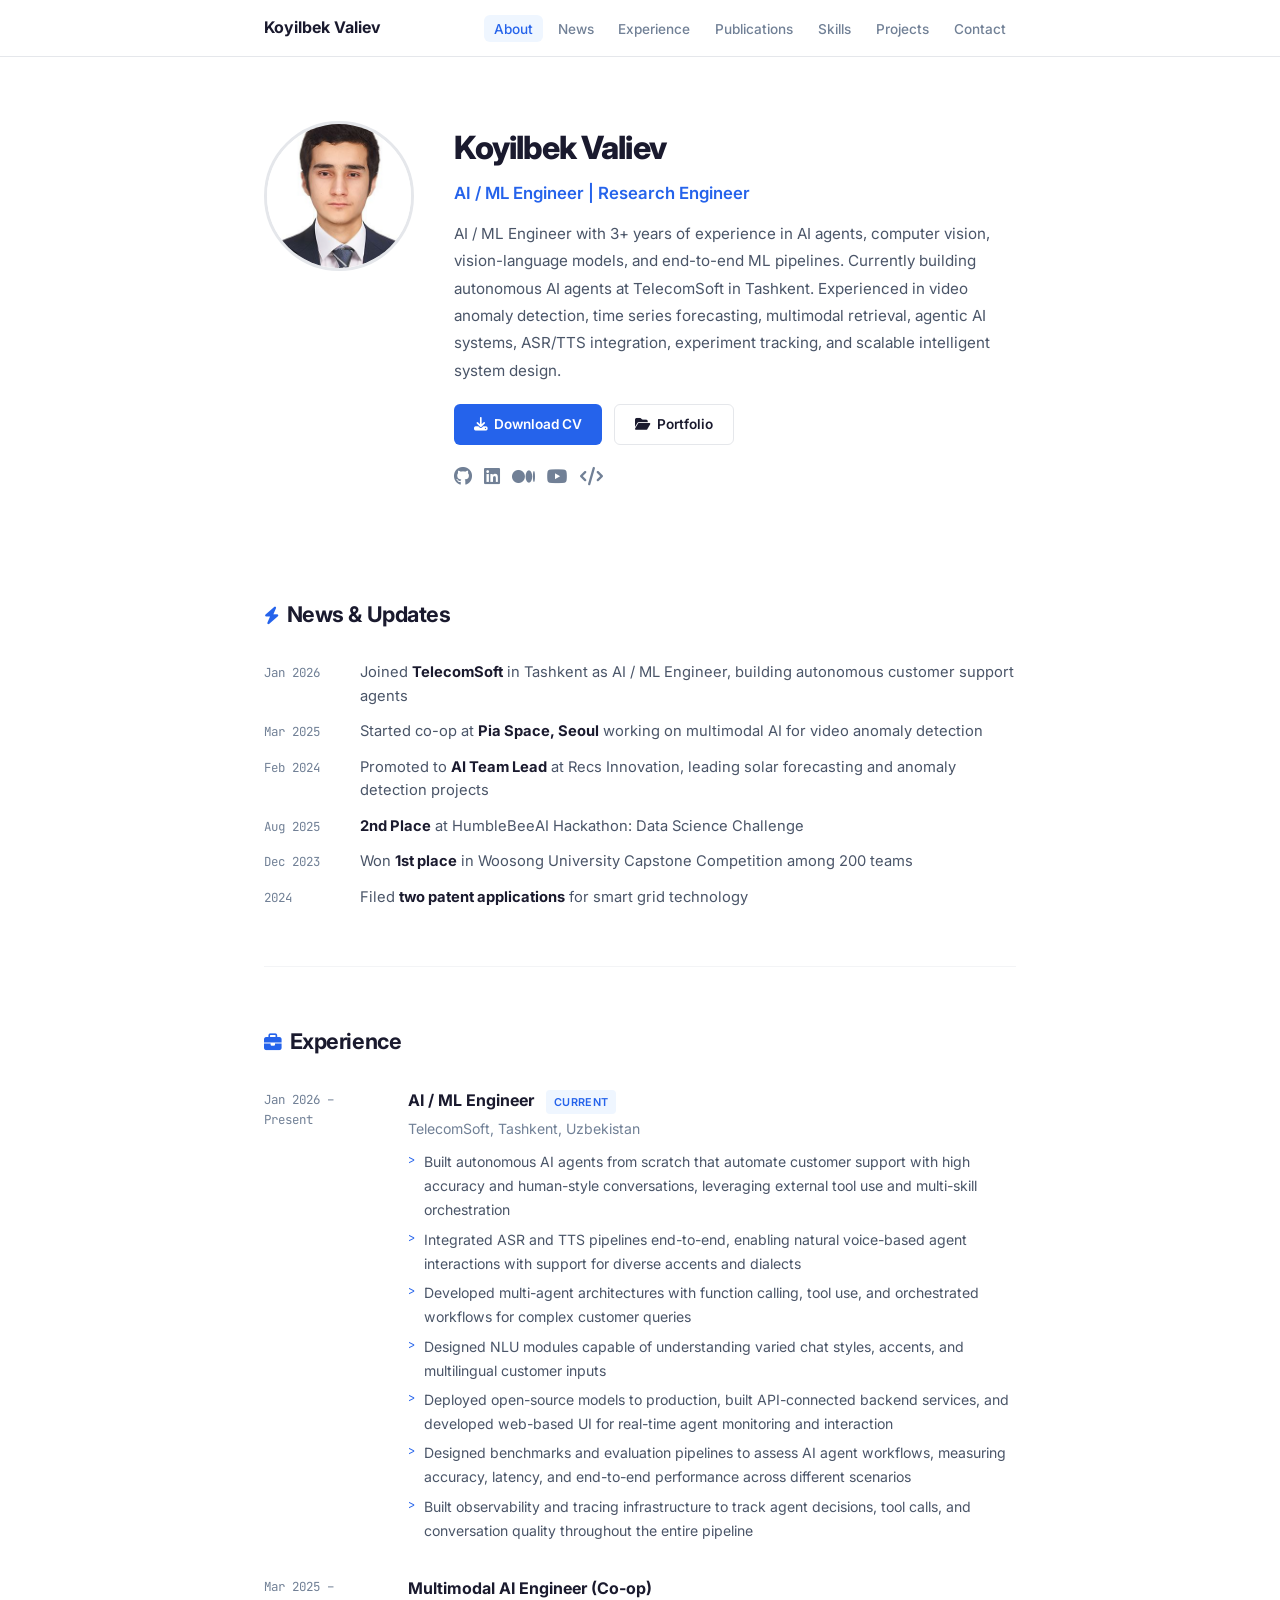
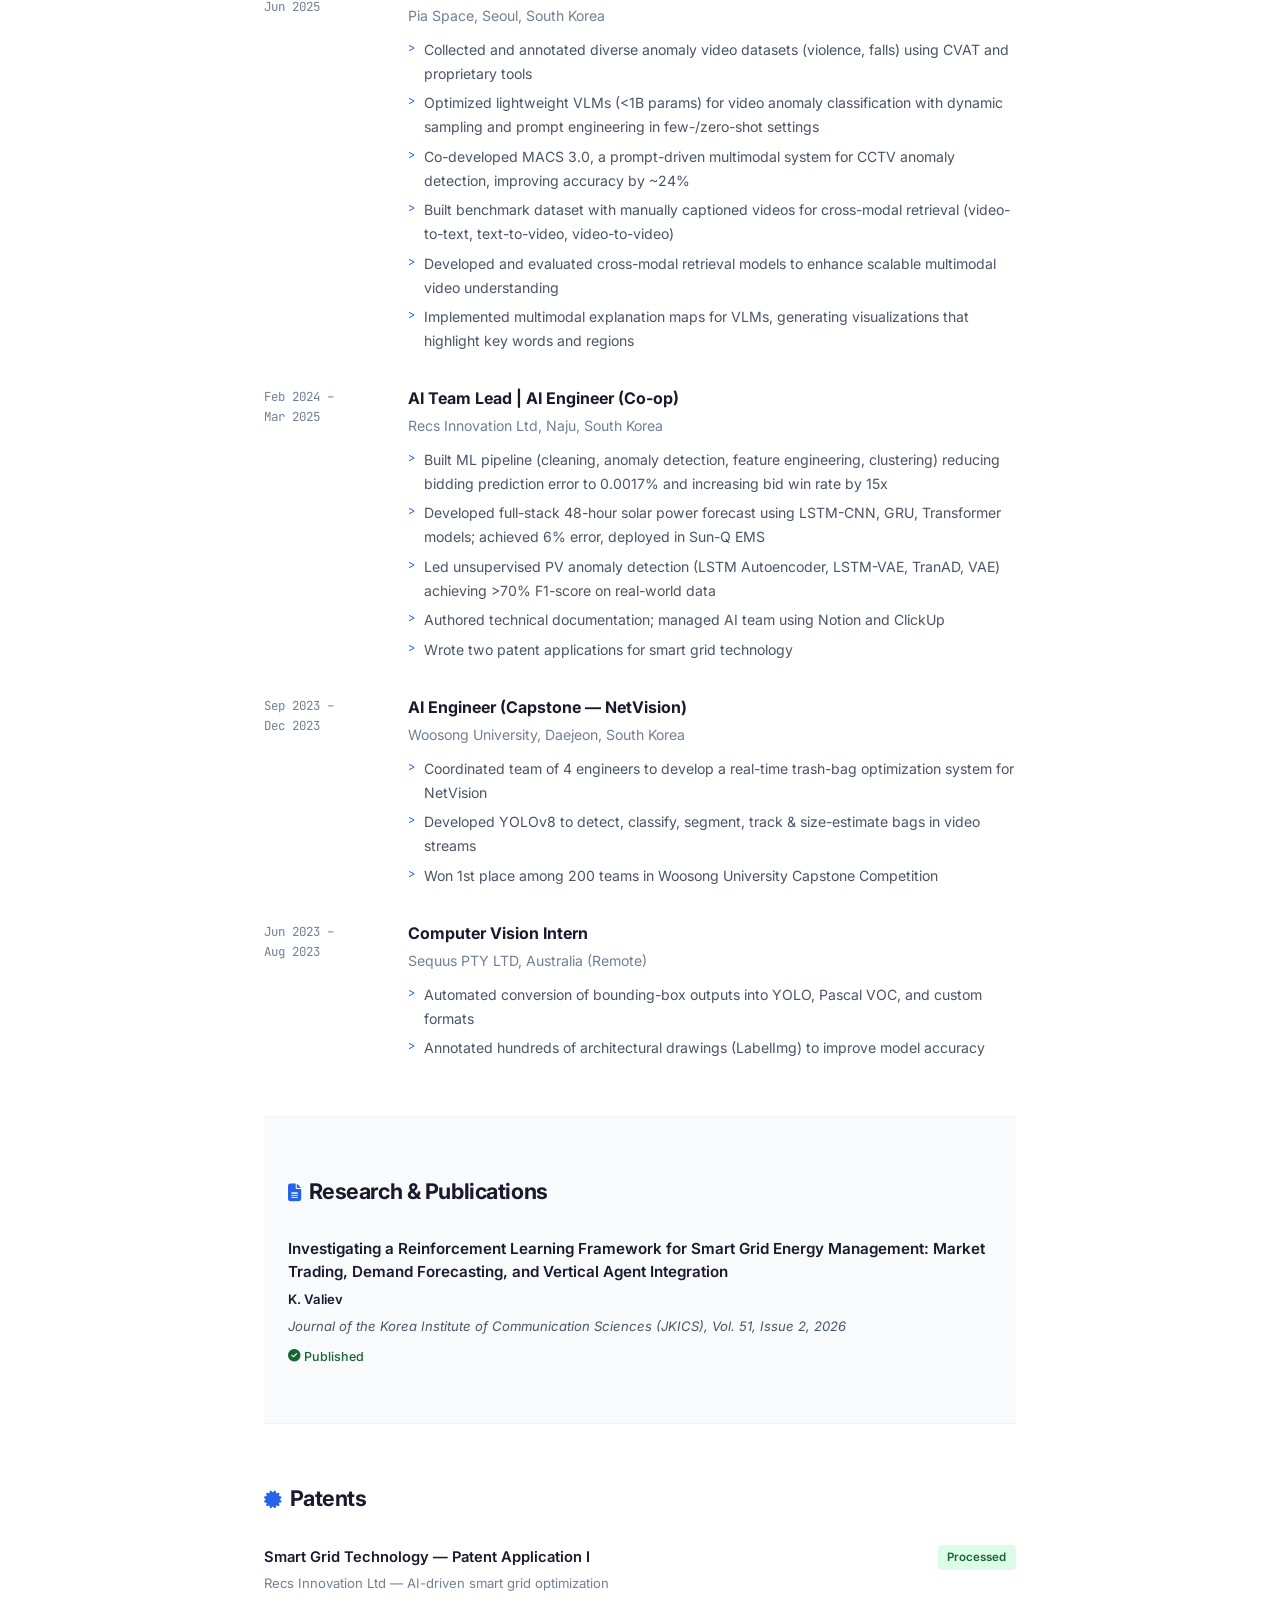
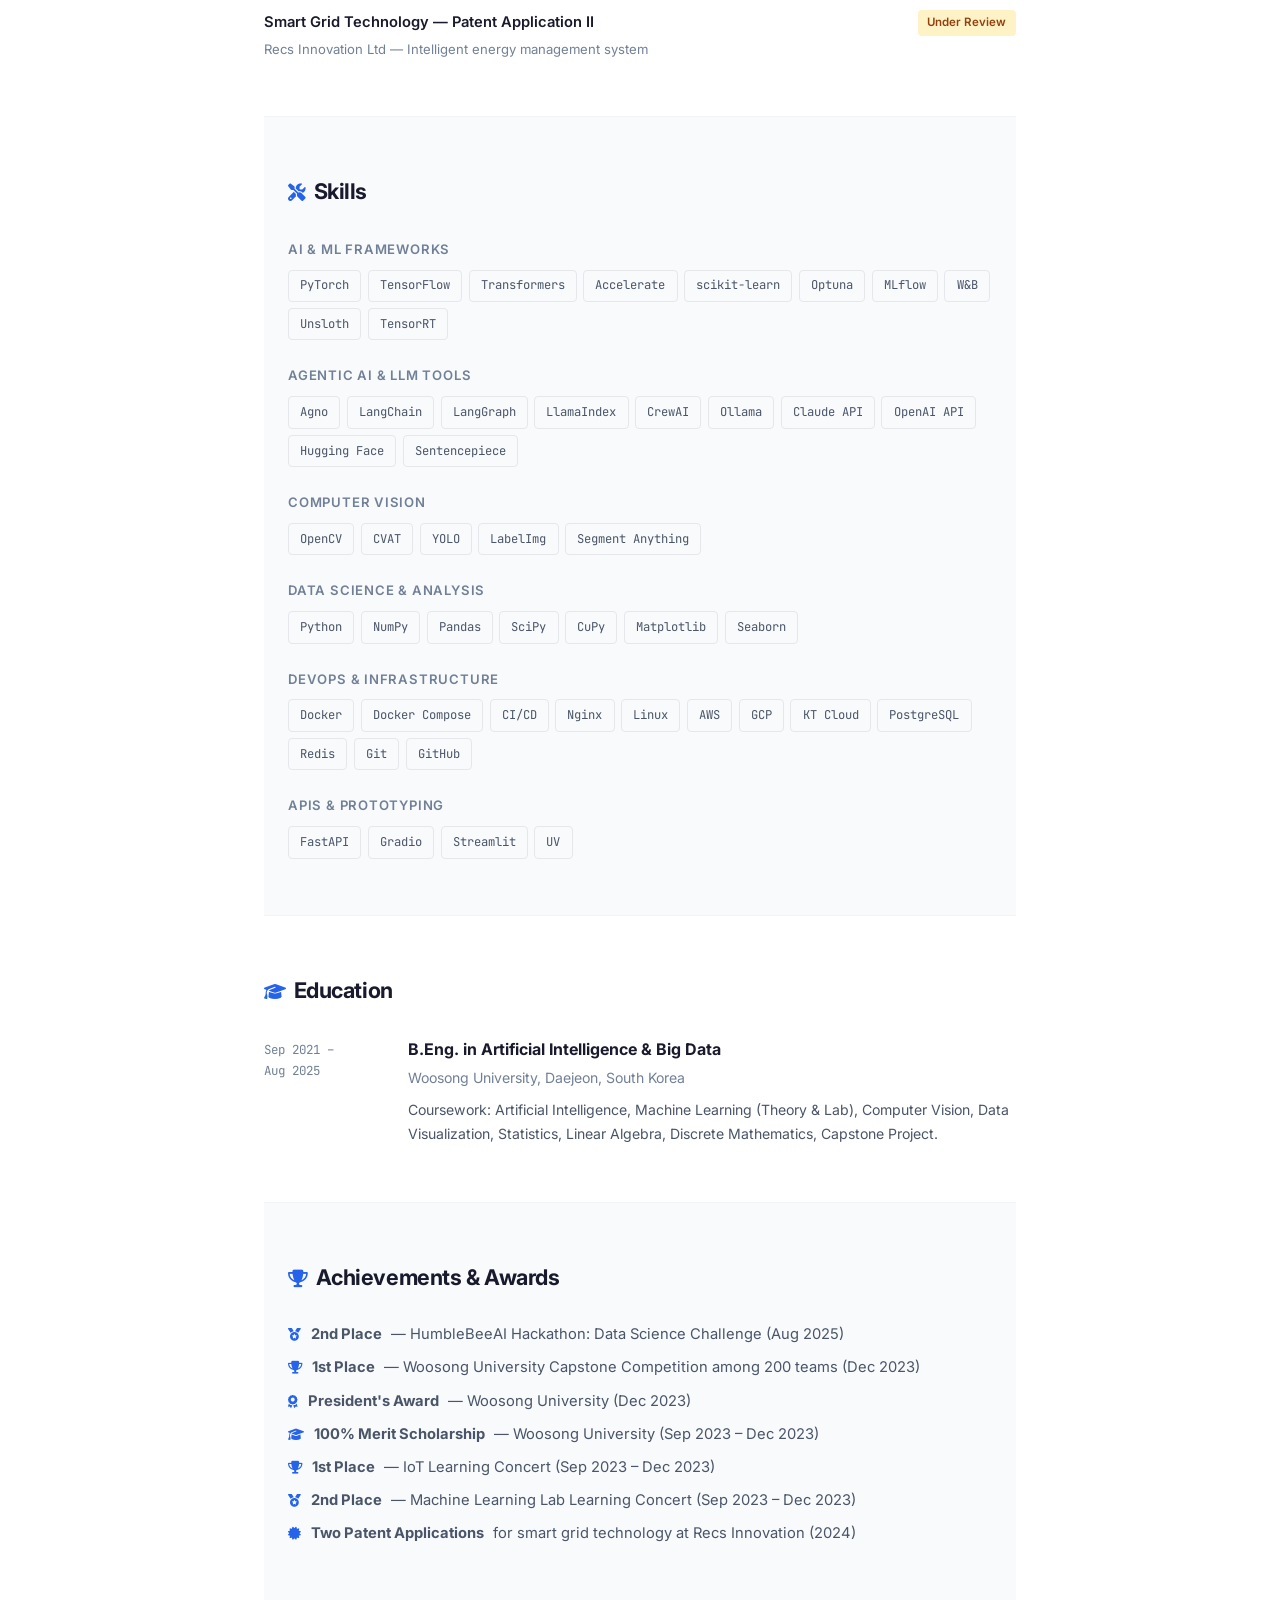
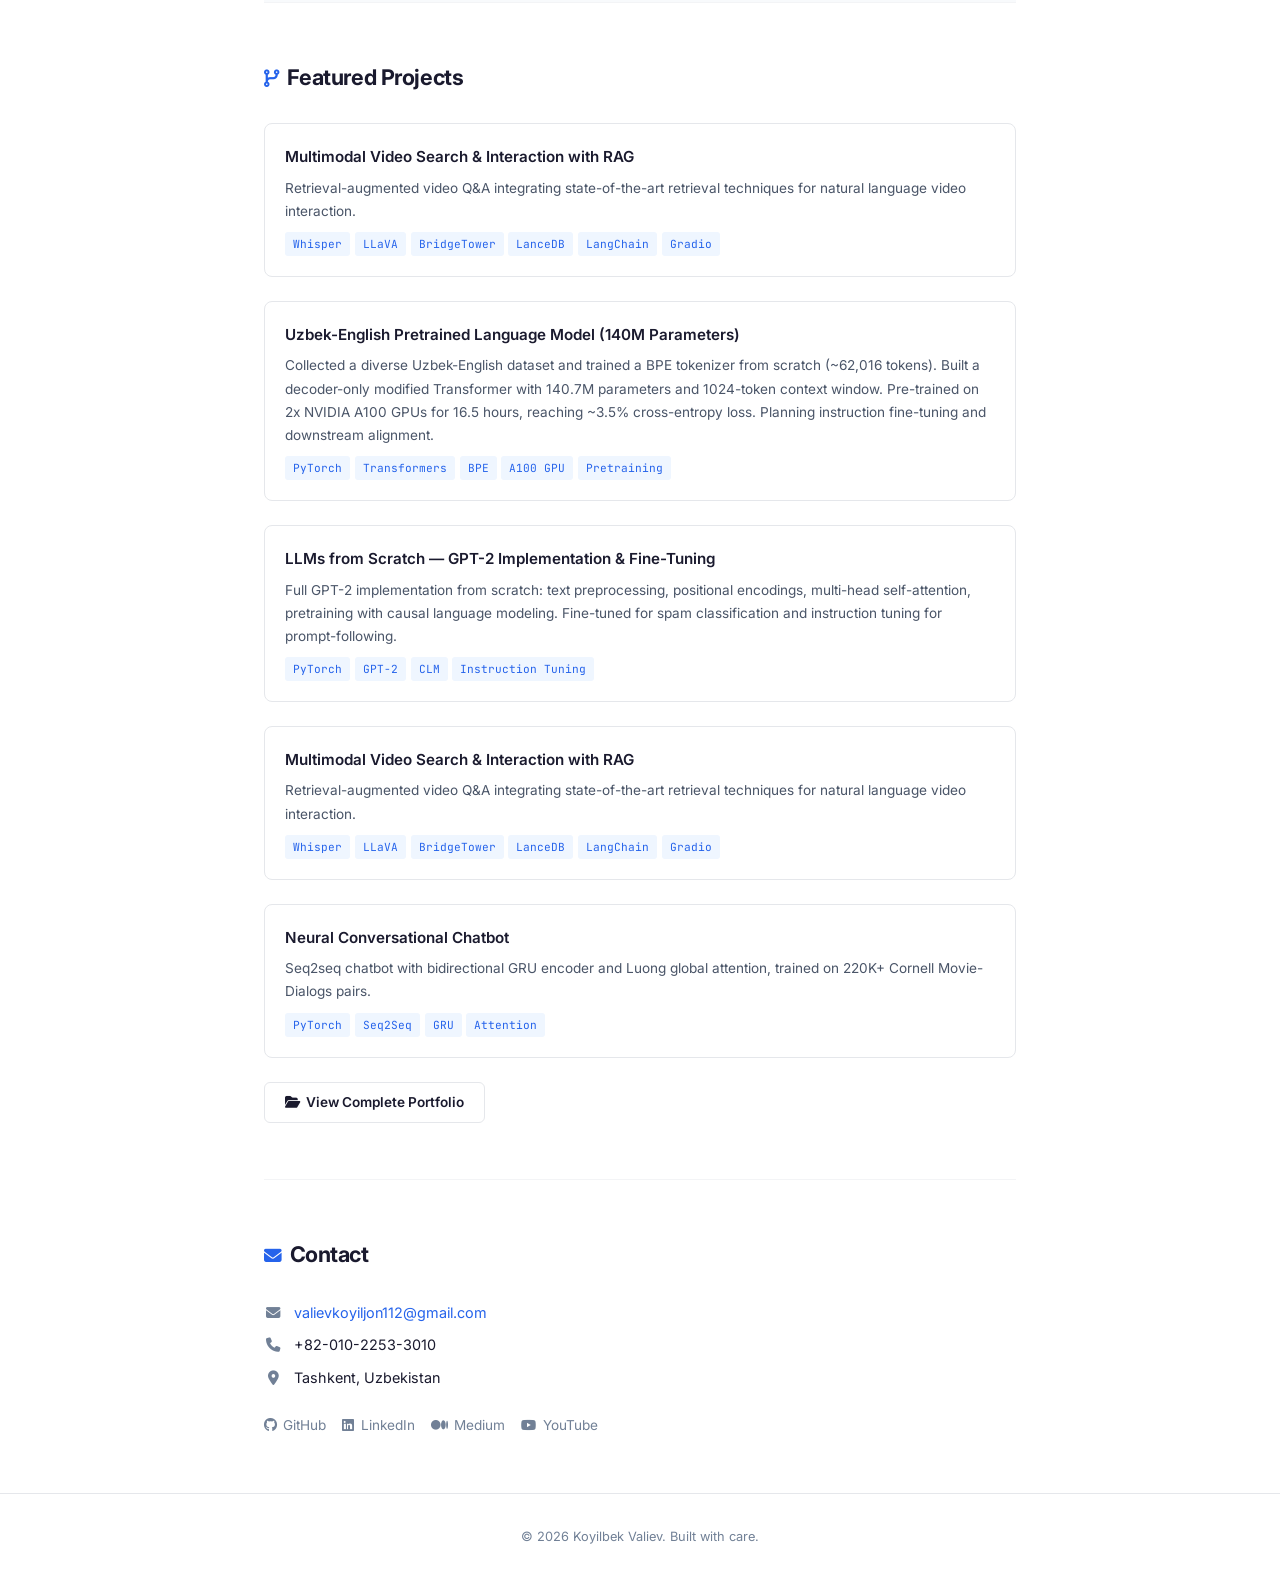
==== index.html @ 450d30f0 "Update website content from CV: awards, projects, skills, experience - Added 6 awards (HumbleBeeAI H" ====
<!DOCTYPE html>
<html lang="en">
<head>
    <meta charset="UTF-8" />
    <meta name="viewport" content="width=device-width, initial-scale=1.0" />
    <title>Koyilbek Valiev — AI / ML Engineer | Research Engineer</title>
    <meta name="description" content="AI / ML Engineer and Research Engineer with 3+ years of experience in AI agents, computer vision, multimodal learning, and intelligent systems." />
    <meta name="author" content="Koyilbek Valiev" />
    <link rel="icon" href="favicon.ico" type="image/x-icon" />
    <link rel="preconnect" href="https://fonts.googleapis.com" />
    <link rel="preconnect" href="https://fonts.gstatic.com" crossorigin />
    <link href="https://fonts.googleapis.com/css2?family=Inter:wght@300;400;500;600;700;800&family=JetBrains+Mono:wght@400;500&display=swap" rel="stylesheet" />
    <link href="https://cdnjs.cloudflare.com/ajax/libs/font-awesome/6.5.1/css/all.min.css" rel="stylesheet" />
    <style>
        /* ============================================
           RESET & VARIABLES
           ============================================ */
        *, *::before, *::after {
            margin: 0;
            padding: 0;
            box-sizing: border-box;
        }

        :root {
            --bg: #ffffff;
            --bg-alt: #f8fafc;
            --text: #1a1a2e;
            --text-secondary: #4a5568;
            --text-muted: #718096;
            --accent: #2563EB;
            --accent-hover: #1d4ed8;
            --accent-light: #eff6ff;
            --border: #e5e7eb;
            --border-light: #f3f4f6;
            --shadow-sm: 0 1px 2px rgba(0,0,0,0.05);
            --shadow-md: 0 4px 6px -1px rgba(0,0,0,0.07);
            --radius: 8px;
            --max-width: 800px;
            --transition: 0.2s ease;
        }

        html {
            scroll-behavior: smooth;
            scroll-padding-top: 72px;
        }

        body {
            font-family: 'Inter', -apple-system, BlinkMacSystemFont, 'Segoe UI', sans-serif;
            background: var(--bg);
            color: var(--text);
            line-height: 1.7;
            -webkit-font-smoothing: antialiased;
            -moz-osx-font-smoothing: grayscale;
        }

        ::selection {
            background: var(--accent);
            color: #fff;
        }

        /* ============================================
           NAVIGATION
           ============================================ */
        .nav {
            position: sticky;
            top: 0;
            z-index: 100;
            background: rgba(255, 255, 255, 0.92);
            backdrop-filter: blur(12px);
            -webkit-backdrop-filter: blur(12px);
            border-bottom: 1px solid var(--border);
        }

        .nav-inner {
            max-width: var(--max-width);
            margin: 0 auto;
            padding: 0 1.5rem;
            height: 56px;
            display: flex;
            align-items: center;
            justify-content: space-between;
        }

        .nav-name {
            font-weight: 700;
            font-size: 1rem;
            color: var(--text);
            text-decoration: none;
        }

        .nav-links {
            display: flex;
            list-style: none;
            gap: 0.25rem;
        }

        .nav-links a {
            color: var(--text-muted);
            text-decoration: none;
            font-size: 0.85rem;
            font-weight: 500;
            padding: 0.35rem 0.65rem;
            border-radius: 6px;
            transition: var(--transition);
        }

        .nav-links a:hover,
        .nav-links a.active {
            color: var(--accent);
            background: var(--accent-light);
        }

        .nav-hamburger {
            display: none;
            background: none;
            border: none;
            cursor: pointer;
            padding: 4px;
            flex-direction: column;
            gap: 4px;
        }

        .nav-hamburger span {
            width: 20px;
            height: 2px;
            background: var(--text);
            border-radius: 1px;
            transition: var(--transition);
        }

        /* ============================================
           LAYOUT
           ============================================ */
        .container {
            max-width: var(--max-width);
            margin: 0 auto;
            padding: 0 1.5rem;
        }

        .section {
            padding: 3.5rem 0;
            border-bottom: 1px solid var(--border-light);
        }

        .section:last-of-type {
            border-bottom: none;
        }

        .section-alt {
            background: var(--bg-alt);
        }

        .section-title {
            font-size: 1.35rem;
            font-weight: 700;
            color: var(--text);
            margin-bottom: 1.75rem;
            letter-spacing: -0.02em;
        }

        .section-title i {
            color: var(--accent);
            margin-right: 0.5rem;
            font-size: 1.1rem;
        }

        /* ============================================
           HERO
           ============================================ */
        .hero {
            padding: 4rem 0 3rem;
        }

        .hero-layout {
            display: flex;
            gap: 2.5rem;
            align-items: flex-start;
        }

        .hero-photo {
            width: 150px;
            height: 150px;
            border-radius: 50%;
            object-fit: cover;
            border: 3px solid var(--border);
            flex-shrink: 0;
        }

        .hero-content {
            flex: 1;
        }

        .hero-name {
            font-size: 2rem;
            font-weight: 800;
            letter-spacing: -0.03em;
            margin-bottom: 0.25rem;
            color: var(--text);
        }

        .hero-title {
            font-size: 1.05rem;
            color: var(--accent);
            font-weight: 600;
            margin-bottom: 0.75rem;
        }

        .hero-bio {
            color: var(--text-secondary);
            font-size: 0.95rem;
            line-height: 1.8;
            margin-bottom: 1.25rem;
            max-width: 600px;
        }

        .hero-actions {
            display: flex;
            gap: 0.75rem;
            flex-wrap: wrap;
            margin-bottom: 1rem;
        }

        .btn {
            display: inline-flex;
            align-items: center;
            gap: 0.4rem;
            padding: 0.5rem 1.25rem;
            font-size: 0.85rem;
            font-weight: 600;
            border-radius: 6px;
            text-decoration: none;
            transition: var(--transition);
            border: none;
            cursor: pointer;
        }

        .btn-primary {
            background: var(--accent);
            color: #fff;
        }

        .btn-primary:hover {
            background: var(--accent-hover);
        }

        .btn-outline {
            background: var(--bg);
            color: var(--text);
            border: 1px solid var(--border);
        }

        .btn-outline:hover {
            border-color: var(--accent);
            color: var(--accent);
        }

        .hero-social {
            display: flex;
            gap: 0.75rem;
        }

        .hero-social a {
            color: var(--text-muted);
            font-size: 1.15rem;
            transition: var(--transition);
        }

        .hero-social a:hover {
            color: var(--accent);
        }

        /* ============================================
           NEWS / UPDATES
           ============================================ */
        .news-list {
            list-style: none;
            display: flex;
            flex-direction: column;
            gap: 0.75rem;
        }

        .news-item {
            display: flex;
            gap: 1rem;
            align-items: baseline;
            font-size: 0.92rem;
            line-height: 1.6;
        }

        .news-date {
            font-family: 'JetBrains Mono', monospace;
            font-size: 0.78rem;
            color: var(--text-muted);
            white-space: nowrap;
            min-width: 80px;
        }

        .news-text {
            color: var(--text-secondary);
        }

        .news-text strong {
            color: var(--text);
        }

        .news-text a {
            color: var(--accent);
            text-decoration: none;
        }

        .news-text a:hover {
            text-decoration: underline;
        }

        /* ============================================
           EXPERIENCE
           ============================================ */
        .exp-list {
            display: flex;
            flex-direction: column;
            gap: 2rem;
        }

        .exp-item {
            display: grid;
            grid-template-columns: 120px 1fr;
            gap: 1.5rem;
        }

        .exp-period {
            font-family: 'JetBrains Mono', monospace;
            font-size: 0.78rem;
            color: var(--text-muted);
            padding-top: 0.15rem;
            line-height: 1.6;
        }

        .exp-body h3 {
            font-size: 1rem;
            font-weight: 700;
            color: var(--text);
            margin-bottom: 0.15rem;
        }

        .exp-body .exp-org {
            font-size: 0.88rem;
            color: var(--text-muted);
            margin-bottom: 0.6rem;
        }

        .exp-body ul {
            list-style: none;
            display: flex;
            flex-direction: column;
            gap: 0.35rem;
        }

        .exp-body li {
            font-size: 0.88rem;
            color: var(--text-secondary);
            line-height: 1.7;
            padding-left: 1rem;
            position: relative;
        }

        .exp-body li::before {
            content: '>';
            position: absolute;
            left: 0;
            color: var(--accent);
            font-family: 'JetBrains Mono', monospace;
            font-size: 0.75rem;
        }

        .exp-badge {
            display: inline-block;
            font-size: 0.68rem;
            font-weight: 600;
            padding: 0.15rem 0.5rem;
            border-radius: 4px;
            background: var(--accent-light);
            color: var(--accent);
            text-transform: uppercase;
            letter-spacing: 0.03em;
            margin-left: 0.5rem;
            vertical-align: middle;
        }

        /* ============================================
           PUBLICATIONS
           ============================================ */
        .pub-list {
            display: flex;
            flex-direction: column;
            gap: 1.5rem;
        }

        .pub-item {
            padding-bottom: 1.5rem;
            border-bottom: 1px solid var(--border-light);
        }

        .pub-item:last-child {
            padding-bottom: 0;
            border-bottom: none;
        }

        .pub-title {
            font-size: 0.95rem;
            font-weight: 600;
            color: var(--text);
            margin-bottom: 0.3rem;
            line-height: 1.5;
        }

        .pub-title a {
            color: var(--text);
            text-decoration: none;
        }

        .pub-title a:hover {
            color: var(--accent);
        }

        .pub-authors {
            font-size: 0.82rem;
            color: var(--text-muted);
            margin-bottom: 0.3rem;
        }

        .pub-authors .me {
            font-weight: 600;
            color: var(--text);
        }

        .pub-venue {
            font-size: 0.82rem;
            color: var(--text-secondary);
            font-style: italic;
        }

        .pub-links {
            display: flex;
            gap: 0.75rem;
            margin-top: 0.5rem;
        }

        .pub-link {
            font-size: 0.78rem;
            font-weight: 500;
            color: var(--accent);
            text-decoration: none;
            display: inline-flex;
            align-items: center;
            gap: 0.25rem;
        }

        .pub-link:hover {
            text-decoration: underline;
        }

        /* ============================================
           PATENTS
           ============================================ */
        .patent-list {
            display: flex;
            flex-direction: column;
            gap: 1rem;
        }

        .patent-item {
            display: flex;
            justify-content: space-between;
            align-items: flex-start;
            gap: 1rem;
        }

        .patent-info h4 {
            font-size: 0.92rem;
            font-weight: 600;
            color: var(--text);
            margin-bottom: 0.15rem;
        }

        .patent-info p {
            font-size: 0.82rem;
            color: var(--text-muted);
        }

        .patent-status {
            font-size: 0.72rem;
            font-weight: 600;
            padding: 0.2rem 0.6rem;
            border-radius: 4px;
            white-space: nowrap;
        }

        .patent-status.reviewed {
            background: #dcfce7;
            color: #166534;
        }

        .patent-status.pending {
            background: #fef3c7;
            color: #92400e;
        }

        /* ============================================
           SKILLS
           ============================================ */
        .skills-section {
            display: flex;
            flex-direction: column;
            gap: 1.5rem;
        }

        .skill-group h4 {
            font-size: 0.82rem;
            font-weight: 600;
            color: var(--text-muted);
            text-transform: uppercase;
            letter-spacing: 0.06em;
            margin-bottom: 0.6rem;
        }

        .skill-tags {
            display: flex;
            flex-wrap: wrap;
            gap: 0.4rem;
        }

        .tag {
            font-family: 'JetBrains Mono', monospace;
            font-size: 0.76rem;
            padding: 0.3rem 0.7rem;
            border-radius: 4px;
            background: var(--bg-alt);
            border: 1px solid var(--border);
            color: var(--text-secondary);
            transition: var(--transition);
        }

        .tag:hover {
            border-color: var(--accent);
            color: var(--accent);
            background: var(--accent-light);
        }

        /* ============================================
           EDUCATION
           ============================================ */
        .edu-item {
            display: grid;
            grid-template-columns: 120px 1fr;
            gap: 1.5rem;
        }

        .edu-period {
            font-family: 'JetBrains Mono', monospace;
            font-size: 0.78rem;
            color: var(--text-muted);
            padding-top: 0.15rem;
        }

        .edu-body h3 {
            font-size: 1rem;
            font-weight: 700;
            margin-bottom: 0.15rem;
        }

        .edu-body .edu-school {
            font-size: 0.88rem;
            color: var(--text-muted);
            margin-bottom: 0.5rem;
        }

        .edu-body p {
            font-size: 0.88rem;
            color: var(--text-secondary);
            line-height: 1.7;
        }

        /* ============================================
           ACHIEVEMENTS
           ============================================ */
        .achievements-list {
            list-style: none;
            display: flex;
            flex-direction: column;
            gap: 0.6rem;
        }

        .achievements-list li {
            display: flex;
            align-items: baseline;
            gap: 0.6rem;
            font-size: 0.92rem;
            color: var(--text-secondary);
            line-height: 1.6;
        }

        .achievements-list li i {
            color: var(--accent);
            font-size: 0.8rem;
            flex-shrink: 0;
        }

        /* ============================================
           PROJECTS
           ============================================ */
        .projects-list {
            display: flex;
            flex-direction: column;
            gap: 1.5rem;
        }

        .project-item {
            padding: 1.25rem;
            border: 1px solid var(--border);
            border-radius: var(--radius);
            transition: var(--transition);
        }

        .project-item:hover {
            border-color: var(--accent);
            box-shadow: var(--shadow-sm);
        }

        .project-item h4 {
            font-size: 0.95rem;
            font-weight: 600;
            margin-bottom: 0.4rem;
        }

        .project-item h4 a {
            color: var(--text);
            text-decoration: none;
        }

        .project-item h4 a:hover {
            color: var(--accent);
        }

        .project-item p {
            font-size: 0.85rem;
            color: var(--text-secondary);
            line-height: 1.7;
            margin-bottom: 0.6rem;
        }

        .project-tags {
            display: flex;
            flex-wrap: wrap;
            gap: 0.3rem;
        }

        .project-tags span {
            font-family: 'JetBrains Mono', monospace;
            font-size: 0.7rem;
            padding: 0.15rem 0.5rem;
            border-radius: 3px;
            background: var(--accent-light);
            color: var(--accent);
        }

        /* ============================================
           CONTACT
           ============================================ */
        .contact-grid {
            display: flex;
            flex-direction: column;
            gap: 0.5rem;
            margin-bottom: 1.5rem;
        }

        .contact-row {
            display: flex;
            align-items: center;
            gap: 0.75rem;
            font-size: 0.9rem;
        }

        .contact-row i {
            color: var(--text-muted);
            width: 18px;
            text-align: center;
            font-size: 0.9rem;
        }

        .contact-row a {
            color: var(--accent);
            text-decoration: none;
        }

        .contact-row a:hover {
            text-decoration: underline;
        }

        .contact-social {
            display: flex;
            gap: 1rem;
            margin-top: 1rem;
        }

        .contact-social a {
            display: inline-flex;
            align-items: center;
            gap: 0.4rem;
            font-size: 0.85rem;
            color: var(--text-muted);
            text-decoration: none;
            transition: var(--transition);
        }

        .contact-social a:hover {
            color: var(--accent);
        }

        /* ============================================
           FOOTER
           ============================================ */
        .footer {
            border-top: 1px solid var(--border);
            padding: 2rem 0;
            text-align: center;
        }

        .footer p {
            font-size: 0.8rem;
            color: var(--text-muted);
        }

        /* ============================================
           RESPONSIVE
           ============================================ */
        @media (max-width: 768px) {
            .nav-links {
                display: none;
                position: absolute;
                top: 56px;
                left: 0;
                right: 0;
                background: rgba(255,255,255,0.98);
                backdrop-filter: blur(12px);
                border-bottom: 1px solid var(--border);
                flex-direction: column;
                padding: 0.75rem 1.5rem;
            }

            .nav-links.open {
                display: flex;
            }

            .nav-hamburger {
                display: flex;
            }

            .hero-layout {
                flex-direction: column;
                align-items: center;
                text-align: center;
            }

            .hero-photo {
                width: 120px;
                height: 120px;
            }

            .hero-actions,
            .hero-social {
                justify-content: center;
            }

            .hero-bio {
                margin-left: auto;
                margin-right: auto;
            }

            .exp-item,
            .edu-item {
                grid-template-columns: 1fr;
                gap: 0.25rem;
            }

            .section {
                padding: 2.5rem 0;
            }

            .hero {
                padding: 2.5rem 0 2rem;
            }

            .patent-item {
                flex-direction: column;
                gap: 0.5rem;
            }
        }

        @media (max-width: 480px) {
            .hero-name {
                font-size: 1.6rem;
            }

            .hero-actions {
                flex-direction: column;
                align-items: stretch;
            }

            .btn {
                justify-content: center;
            }

            .news-item {
                flex-direction: column;
                gap: 0.15rem;
            }

            .news-date {
                min-width: auto;
            }
        }
    </style>
</head>
<body>

    <!-- Navigation -->
    <nav class="nav" role="navigation" aria-label="Main navigation">
        <div class="nav-inner">
            <a href="#" class="nav-name">Koyilbek Valiev</a>
            <button class="nav-hamburger" aria-label="Toggle menu" aria-expanded="false">
                <span></span><span></span><span></span>
            </button>
            <ul class="nav-links">
                <li><a href="#about">About</a></li>
                <li><a href="#news">News</a></li>
                <li><a href="#experience">Experience</a></li>
                <li><a href="#publications">Publications</a></li>
                <li><a href="#skills">Skills</a></li>
                <li><a href="#projects">Projects</a></li>
                <li><a href="#contact">Contact</a></li>
            </ul>
        </div>
    </nav>

    <main class="container">

        <!-- ===== HERO ===== -->
        <section class="hero" id="about">
            <div class="hero-layout">
                <img src="images/QoyilbekniRasmi.jpg" alt="Koyilbek Valiev" class="hero-photo" />
                <div class="hero-content">
                    <h1 class="hero-name">Koyilbek Valiev</h1>
                    <p class="hero-title">AI / ML Engineer | Research Engineer</p>
                    <p class="hero-bio">
                        AI / ML Engineer with 3+ years of experience in AI agents, computer vision,
                        vision-language models, and end-to-end ML pipelines. Currently building autonomous
                        AI agents at TelecomSoft in Tashkent. Experienced in video anomaly detection,
                        time series forecasting, multimodal retrieval, agentic AI systems, ASR/TTS integration,
                        experiment tracking, and scalable intelligent system design.
                    </p>
                    <div class="hero-actions">
                        <a href="Koyiljon_CV.pdf" class="btn btn-primary" target="_blank" rel="noopener">
                            <i class="fas fa-download"></i> Download CV
                        </a>
                        <a href="Last_UPDATED_PORTFOLIO.pdf" class="btn btn-outline" target="_blank" rel="noopener">
                            <i class="fas fa-folder-open"></i> Portfolio
                        </a>
                    </div>
                    <div class="hero-social">
                        <a href="https://github.com/Valiev-Koyiljon" target="_blank" rel="noopener" aria-label="GitHub"><i class="fab fa-github"></i></a>
                        <a href="https://www.linkedin.com/in/koyiljonvaliev2003/" target="_blank" rel="noopener" aria-label="LinkedIn"><i class="fab fa-linkedin"></i></a>
                        <a href="https://medium.com/@valievkoyiljon112" target="_blank" rel="noopener" aria-label="Medium"><i class="fab fa-medium"></i></a>
                        <a href="https://www.youtube.com/@KoyiljonValiev" target="_blank" rel="noopener" aria-label="YouTube"><i class="fab fa-youtube"></i></a>
                        <a href="https://jovian.com/valievkoyiljon112" target="_blank" rel="noopener" aria-label="Jovian"><i class="fas fa-code"></i></a>
                    </div>
                </div>
            </div>
        </section>

        <!-- ===== NEWS ===== -->
        <section class="section" id="news">
            <h2 class="section-title"><i class="fas fa-bolt"></i>News &amp; Updates</h2>
            <ul class="news-list">
                <li class="news-item">
                    <span class="news-date">Jan 2026</span>
                    <span class="news-text">Joined <strong>TelecomSoft</strong> in Tashkent as AI / ML Engineer, building autonomous customer support agents</span>
                </li>
                <li class="news-item">
                    <span class="news-date">Mar 2025</span>
                    <span class="news-text">Started co-op at <strong>Pia Space, Seoul</strong> working on multimodal AI for video anomaly detection</span>
                </li>
                <li class="news-item">
                    <span class="news-date">Feb 2024</span>
                    <span class="news-text">Promoted to <strong>AI Team Lead</strong> at Recs Innovation, leading solar forecasting and anomaly detection projects</span>
                </li>
                <li class="news-item">
                    <span class="news-date">Aug 2025</span>
                    <span class="news-text"><strong>2nd Place</strong> at HumbleBeeAI Hackathon: Data Science Challenge</span>
                </li>
                <li class="news-item">
                    <span class="news-date">Dec 2023</span>
                    <span class="news-text">Won <strong>1st place</strong> in Woosong University Capstone Competition among 200 teams</span>
                </li>
                <li class="news-item">
                    <span class="news-date">2024</span>
                    <span class="news-text">Filed <strong>two patent applications</strong> for smart grid technology</span>
                </li>
            </ul>
        </section>

        <!-- ===== EXPERIENCE ===== -->
        <section class="section" id="experience">
            <h2 class="section-title"><i class="fas fa-briefcase"></i>Experience</h2>

            <div class="exp-list">
                <!-- TelecomSoft -->
                <div class="exp-item">
                    <div class="exp-period">Jan 2026 &ndash;<br/>Present</div>
                    <div class="exp-body">
                        <h3>AI / ML Engineer <span class="exp-badge">Current</span></h3>
                        <div class="exp-org">TelecomSoft, Tashkent, Uzbekistan</div>
                        <ul>
                            <li>Built autonomous AI agents from scratch that automate customer support with high accuracy and human-style conversations, leveraging external tool use and multi-skill orchestration</li>
                            <li>Integrated ASR and TTS pipelines end-to-end, enabling natural voice-based agent interactions with support for diverse accents and dialects</li>
                            <li>Developed multi-agent architectures with function calling, tool use, and orchestrated workflows for complex customer queries</li>
                            <li>Designed NLU modules capable of understanding varied chat styles, accents, and multilingual customer inputs</li>
                            <li>Deployed open-source models to production, built API-connected backend services, and developed web-based UI for real-time agent monitoring and interaction</li>
                            <li>Designed benchmarks and evaluation pipelines to assess AI agent workflows, measuring accuracy, latency, and end-to-end performance across different scenarios</li>
                            <li>Built observability and tracing infrastructure to track agent decisions, tool calls, and conversation quality throughout the entire pipeline</li>
                        </ul>
                    </div>
                </div>

                <!-- Pia Space -->
                <div class="exp-item">
                    <div class="exp-period">Mar 2025 &ndash;<br/>Jun 2025</div>
                    <div class="exp-body">
                        <h3>Multimodal AI Engineer (Co-op)</h3>
                        <div class="exp-org">Pia Space, Seoul, South Korea</div>
                        <ul>
                            <li>Collected and annotated diverse anomaly video datasets (violence, falls) using CVAT and proprietary tools</li>
                            <li>Optimized lightweight VLMs (&lt;1B params) for video anomaly classification with dynamic sampling and prompt engineering in few-/zero-shot settings</li>
                            <li>Co-developed MACS 3.0, a prompt-driven multimodal system for CCTV anomaly detection, improving accuracy by ~24%</li>
                            <li>Built benchmark dataset with manually captioned videos for cross-modal retrieval (video-to-text, text-to-video, video-to-video)</li>
                            <li>Developed and evaluated cross-modal retrieval models to enhance scalable multimodal video understanding</li>
                            <li>Implemented multimodal explanation maps for VLMs, generating visualizations that highlight key words and regions</li>
                        </ul>
                    </div>
                </div>

                <!-- Recs Innovation -->
                <div class="exp-item">
                    <div class="exp-period">Feb 2024 &ndash;<br/>Mar 2025</div>
                    <div class="exp-body">
                        <h3>AI Team Lead | AI Engineer (Co-op)</h3>
                        <div class="exp-org">Recs Innovation Ltd, Naju, South Korea</div>
                        <ul>
                            <li>Built ML pipeline (cleaning, anomaly detection, feature engineering, clustering) reducing bidding prediction error to 0.0017% and increasing bid win rate by 15x</li>
                            <li>Developed full-stack 48-hour solar power forecast using LSTM-CNN, GRU, Transformer models; achieved 6% error, deployed in Sun-Q EMS</li>
                            <li>Led unsupervised PV anomaly detection (LSTM Autoencoder, LSTM-VAE, TranAD, VAE) achieving &gt;70% F1-score on real-world data</li>
                            <li>Authored technical documentation; managed AI team using Notion and ClickUp</li>
                            <li>Wrote two patent applications for smart grid technology</li>
                        </ul>
                    </div>
                </div>

                <!-- Capstone -->
                <div class="exp-item">
                    <div class="exp-period">Sep 2023 &ndash;<br/>Dec 2023</div>
                    <div class="exp-body">
                        <h3>AI Engineer (Capstone &mdash; NetVision)</h3>
                        <div class="exp-org">Woosong University, Daejeon, South Korea</div>
                        <ul>
                            <li>Coordinated team of 4 engineers to develop a real-time trash-bag optimization system for NetVision</li>
                            <li>Developed YOLOv8 to detect, classify, segment, track &amp; size-estimate bags in video streams</li>
                            <li>Won 1st place among 200 teams in Woosong University Capstone Competition</li>
                        </ul>
                    </div>
                </div>

                <!-- Sequus -->
                <div class="exp-item">
                    <div class="exp-period">Jun 2023 &ndash;<br/>Aug 2023</div>
                    <div class="exp-body">
                        <h3>Computer Vision Intern</h3>
                        <div class="exp-org">Sequus PTY LTD, Australia (Remote)</div>
                        <ul>
                            <li>Automated conversion of bounding-box outputs into YOLO, Pascal VOC, and custom formats</li>
                            <li>Annotated hundreds of architectural drawings (LabelImg) to improve model accuracy</li>
                        </ul>
                    </div>
                </div>
            </div>
        </section>

        <!-- ===== PUBLICATIONS ===== -->
        <section class="section section-alt" id="publications">
            <div class="container">
                <h2 class="section-title"><i class="fas fa-file-alt"></i>Research &amp; Publications</h2>

                <div class="pub-list">
                    <div class="pub-item">
                        <div class="pub-title">
                            Investigating a Reinforcement Learning Framework for Smart Grid Energy Management: Market Trading, Demand Forecasting, and Vertical Agent Integration
                        </div>
                        <div class="pub-authors"><span class="me">K. Valiev</span></div>
                        <div class="pub-venue">Journal of the Korea Institute of Communication Sciences (JKICS), Vol. 51, Issue 2, 2026</div>
                        <div class="pub-links">
                            <span class="pub-link" style="color: #166534;"><i class="fas fa-check-circle"></i> Published</span>
                        </div>
                    </div>
                </div>
            </div>
        </section>

        <!-- ===== PATENTS ===== -->
        <section class="section" id="patents">
            <h2 class="section-title"><i class="fas fa-certificate"></i>Patents</h2>

            <div class="patent-list">
                <div class="patent-item">
                    <div class="patent-info">
                        <h4>Smart Grid Technology &mdash; Patent Application I</h4>
                        <p>Recs Innovation Ltd &mdash; AI-driven smart grid optimization</p>
                    </div>
                    <span class="patent-status reviewed">Processed</span>
                </div>
                <div class="patent-item">
                    <div class="patent-info">
                        <h4>Smart Grid Technology &mdash; Patent Application II</h4>
                        <p>Recs Innovation Ltd &mdash; Intelligent energy management system</p>
                    </div>
                    <span class="patent-status pending">Under Review</span>
                </div>
            </div>
        </section>

        <!-- ===== SKILLS ===== -->
        <section class="section section-alt" id="skills">
            <div class="container">
                <h2 class="section-title"><i class="fas fa-tools"></i>Skills</h2>

                <div class="skills-section">
                    <div class="skill-group">
                        <h4>AI &amp; ML Frameworks</h4>
                        <div class="skill-tags">
                            <span class="tag">PyTorch</span>
                            <span class="tag">TensorFlow</span>
                            <span class="tag">Transformers</span>
                            <span class="tag">Accelerate</span>
                            <span class="tag">scikit-learn</span>
                            <span class="tag">Optuna</span>
                            <span class="tag">MLflow</span>
                            <span class="tag">W&amp;B</span>
                            <span class="tag">Unsloth</span>
                            <span class="tag">TensorRT</span>
                        </div>
                    </div>

                    <div class="skill-group">
                        <h4>Agentic AI &amp; LLM Tools</h4>
                        <div class="skill-tags">
                            <span class="tag">Agno</span>
                            <span class="tag">LangChain</span>
                            <span class="tag">LangGraph</span>
                            <span class="tag">LlamaIndex</span>
                            <span class="tag">CrewAI</span>
                            <span class="tag">Ollama</span>
                            <span class="tag">Claude API</span>
                            <span class="tag">OpenAI API</span>
                            <span class="tag">Hugging Face</span>
                            <span class="tag">Sentencepiece</span>
                        </div>
                    </div>

                    <div class="skill-group">
                        <h4>Computer Vision</h4>
                        <div class="skill-tags">
                            <span class="tag">OpenCV</span>
                            <span class="tag">CVAT</span>
                            <span class="tag">YOLO</span>
                            <span class="tag">LabelImg</span>
                            <span class="tag">Segment Anything</span>
                        </div>
                    </div>

                    <div class="skill-group">
                        <h4>Data Science &amp; Analysis</h4>
                        <div class="skill-tags">
                            <span class="tag">Python</span>
                            <span class="tag">NumPy</span>
                            <span class="tag">Pandas</span>
                            <span class="tag">SciPy</span>
                            <span class="tag">CuPy</span>
                            <span class="tag">Matplotlib</span>
                            <span class="tag">Seaborn</span>
                        </div>
                    </div>

                    <div class="skill-group">
                        <h4>DevOps &amp; Infrastructure</h4>
                        <div class="skill-tags">
                            <span class="tag">Docker</span>
                            <span class="tag">Docker Compose</span>
                            <span class="tag">CI/CD</span>
                            <span class="tag">Nginx</span>
                            <span class="tag">Linux</span>
                            <span class="tag">AWS</span>
                            <span class="tag">GCP</span>
                            <span class="tag">KT Cloud</span>
                            <span class="tag">PostgreSQL</span>
                            <span class="tag">Redis</span>
                            <span class="tag">Git</span>
                            <span class="tag">GitHub</span>
                        </div>
                    </div>

                    <div class="skill-group">
                        <h4>APIs &amp; Prototyping</h4>
                        <div class="skill-tags">
                            <span class="tag">FastAPI</span>
                            <span class="tag">Gradio</span>
                            <span class="tag">Streamlit</span>
                            <span class="tag">UV</span>
                        </div>
                    </div>
                </div>
            </div>
        </section>

        <!-- ===== EDUCATION ===== -->
        <section class="section" id="education">
            <h2 class="section-title"><i class="fas fa-graduation-cap"></i>Education</h2>

            <div class="edu-item">
                <div class="edu-period">Sep 2021 &ndash;<br/>Aug 2025</div>
                <div class="edu-body">
                    <h3>B.Eng. in Artificial Intelligence &amp; Big Data</h3>
                    <div class="edu-school">Woosong University, Daejeon, South Korea</div>
                    <p>
                        Coursework: Artificial Intelligence, Machine Learning (Theory &amp; Lab), Computer Vision,
                        Data Visualization, Statistics, Linear Algebra, Discrete Mathematics, Capstone Project.
                    </p>
                </div>
            </div>
        </section>

        <!-- ===== ACHIEVEMENTS ===== -->
        <section class="section section-alt" id="achievements">
            <div class="container">
                <h2 class="section-title"><i class="fas fa-trophy"></i>Achievements &amp; Awards</h2>

                <ul class="achievements-list">
                    <li><i class="fas fa-medal"></i> <strong>2nd Place</strong> &mdash; HumbleBeeAI Hackathon: Data Science Challenge (Aug 2025)</li>
                    <li><i class="fas fa-trophy"></i> <strong>1st Place</strong> &mdash; Woosong University Capstone Competition among 200 teams (Dec 2023)</li>
                    <li><i class="fas fa-award"></i> <strong>President's Award</strong> &mdash; Woosong University (Dec 2023)</li>
                    <li><i class="fas fa-graduation-cap"></i> <strong>100% Merit Scholarship</strong> &mdash; Woosong University (Sep 2023 &ndash; Dec 2023)</li>
                    <li><i class="fas fa-trophy"></i> <strong>1st Place</strong> &mdash; IoT Learning Concert (Sep 2023 &ndash; Dec 2023)</li>
                    <li><i class="fas fa-medal"></i> <strong>2nd Place</strong> &mdash; Machine Learning Lab Learning Concert (Sep 2023 &ndash; Dec 2023)</li>
                    <li><i class="fas fa-certificate"></i> <strong>Two Patent Applications</strong> for smart grid technology at Recs Innovation (2024)</li>
                </ul>
            </div>
        </section>

        <!-- ===== PROJECTS ===== -->
        <section class="section" id="projects">
            <h2 class="section-title"><i class="fas fa-code-branch"></i>Featured Projects</h2>

            <div class="projects-list">
                <div class="project-item">
                    <h4><a href="https://github.com/Valiev-Koyiljon/Multimodal-Video-Search-and-Interaction-with-RAG" target="_blank" rel="noopener">Multimodal Video Search &amp; Interaction with RAG</a></h4>
                    <p>Retrieval-augmented video Q&amp;A integrating state-of-the-art retrieval techniques for natural language video interaction.</p>
                    <div class="project-tags">
                        <span>Whisper</span><span>LLaVA</span><span>BridgeTower</span><span>LanceDB</span><span>LangChain</span><span>Gradio</span>
                    </div>
                </div>
                <div class="project-item">
                    <h4>Uzbek-English Pretrained Language Model (140M Parameters)</h4>
                    <p>Collected a diverse Uzbek-English dataset and trained a BPE tokenizer from scratch (~62,016 tokens). Built a decoder-only modified Transformer with 140.7M parameters and 1024-token context window. Pre-trained on 2x NVIDIA A100 GPUs for 16.5 hours, reaching ~3.5% cross-entropy loss. Planning instruction fine-tuning and downstream alignment.</p>
                    <div class="project-tags">
                        <span>PyTorch</span><span>Transformers</span><span>BPE</span><span>A100 GPU</span><span>Pretraining</span>
                    </div>
                </div>
                <div class="project-item">
                    <h4>LLMs from Scratch &mdash; GPT-2 Implementation &amp; Fine-Tuning</h4>
                    <p>Full GPT-2 implementation from scratch: text preprocessing, positional encodings, multi-head self-attention, pretraining with causal language modeling. Fine-tuned for spam classification and instruction tuning for prompt-following.</p>
                    <div class="project-tags">
                        <span>PyTorch</span><span>GPT-2</span><span>CLM</span><span>Instruction Tuning</span>
                    </div>
                </div>
                <div class="project-item">
                    <h4><a href="https://github.com/Valiev-Koyiljon/Multimodal-Video-Search-and-Interaction-with-RAG" target="_blank" rel="noopener">Multimodal Video Search &amp; Interaction with RAG</a></h4>
                    <p>Retrieval-augmented video Q&amp;A integrating state-of-the-art retrieval techniques for natural language video interaction.</p>
                    <div class="project-tags">
                        <span>Whisper</span><span>LLaVA</span><span>BridgeTower</span><span>LanceDB</span><span>LangChain</span><span>Gradio</span>
                    </div>
                </div>
                <div class="project-item">
                    <h4><a href="https://github.com/Valiev-Koyiljon/seq2seq-attention-chatbot" target="_blank" rel="noopener">Neural Conversational Chatbot</a></h4>
                    <p>Seq2seq chatbot with bidirectional GRU encoder and Luong global attention, trained on 220K+ Cornell Movie-Dialogs pairs.</p>
                    <div class="project-tags">
                        <span>PyTorch</span><span>Seq2Seq</span><span>GRU</span><span>Attention</span>
                    </div>
                </div>
            </div>

            <div style="margin-top: 1.5rem;">
                <a href="Last_UPDATED_PORTFOLIO.pdf" class="btn btn-outline" target="_blank" rel="noopener">
                    <i class="fas fa-folder-open"></i> View Complete Portfolio
                </a>
            </div>
        </section>

        <!-- ===== CONTACT ===== -->
        <section class="section" id="contact">
            <h2 class="section-title"><i class="fas fa-envelope"></i>Contact</h2>

            <div class="contact-grid">
                <div class="contact-row">
                    <i class="fas fa-envelope"></i>
                    <a href="mailto:valievkoyiljon112@gmail.com">valievkoyiljon112@gmail.com</a>
                </div>
                <div class="contact-row">
                    <i class="fas fa-phone"></i>
                    <span>+82-010-2253-3010</span>
                </div>
                <div class="contact-row">
                    <i class="fas fa-map-marker-alt"></i>
                    <span>Tashkent, Uzbekistan</span>
                </div>
            </div>

            <div class="contact-social">
                <a href="https://github.com/Valiev-Koyiljon" target="_blank" rel="noopener"><i class="fab fa-github"></i> GitHub</a>
                <a href="https://www.linkedin.com/in/koyiljonvaliev2003/" target="_blank" rel="noopener"><i class="fab fa-linkedin"></i> LinkedIn</a>
                <a href="https://medium.com/@valievkoyiljon112" target="_blank" rel="noopener"><i class="fab fa-medium"></i> Medium</a>
                <a href="https://www.youtube.com/@KoyiljonValiev" target="_blank" rel="noopener"><i class="fab fa-youtube"></i> YouTube</a>
            </div>
        </section>

    </main>

    <!-- Footer -->
    <footer class="footer">
        <div class="container">
            <p>&copy; 2026 Koyilbek Valiev. Built with care.</p>
        </div>
    </footer>

    <script>
        // Hamburger
        const hamburger = document.querySelector('.nav-hamburger');
        const navLinks = document.querySelector('.nav-links');
        hamburger.addEventListener('click', () => {
            const open = navLinks.classList.toggle('open');
            hamburger.setAttribute('aria-expanded', open);
        });
        navLinks.querySelectorAll('a').forEach(a => {
            a.addEventListener('click', () => {
                navLinks.classList.remove('open');
                hamburger.setAttribute('aria-expanded', 'false');
            });
        });

        // Smooth scroll
        document.querySelectorAll('a[href^="#"]').forEach(a => {
            a.addEventListener('click', e => {
                e.preventDefault();
                const t = document.querySelector(a.getAttribute('href'));
                if (t) t.scrollIntoView({ behavior: 'smooth' });
            });
        });

        // Active nav
        const sections = document.querySelectorAll('section[id]');
        const navAnchors = document.querySelectorAll('.nav-links a');
        const obs = new IntersectionObserver(entries => {
            entries.forEach(entry => {
                if (entry.isIntersecting) {
                    navAnchors.forEach(a => a.classList.remove('active'));
                    const link = document.querySelector(`.nav-links a[href="#${entry.target.id}"]`);
                    if (link) link.classList.add('active');
                }
            });
        }, { rootMargin: '-20% 0px -70% 0px' });
        sections.forEach(s => obs.observe(s));
    </script>
</body>
</html>
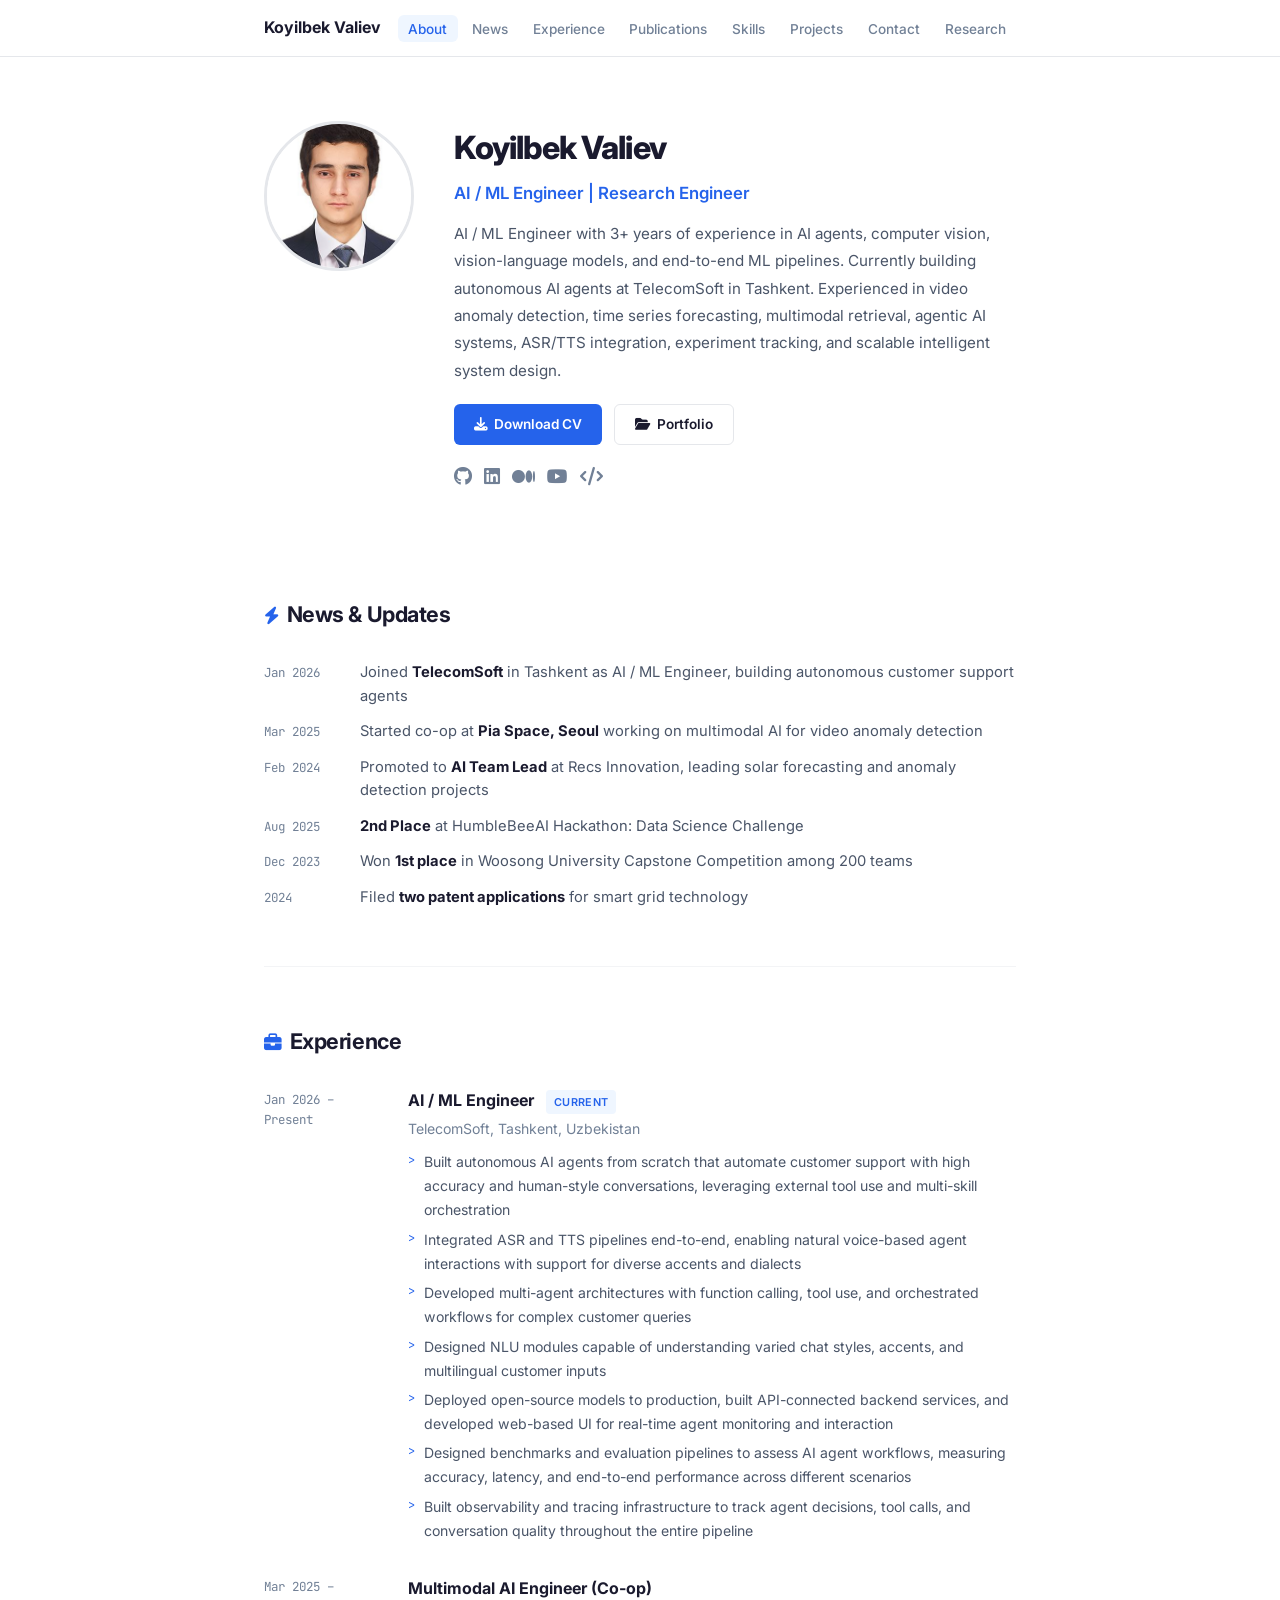
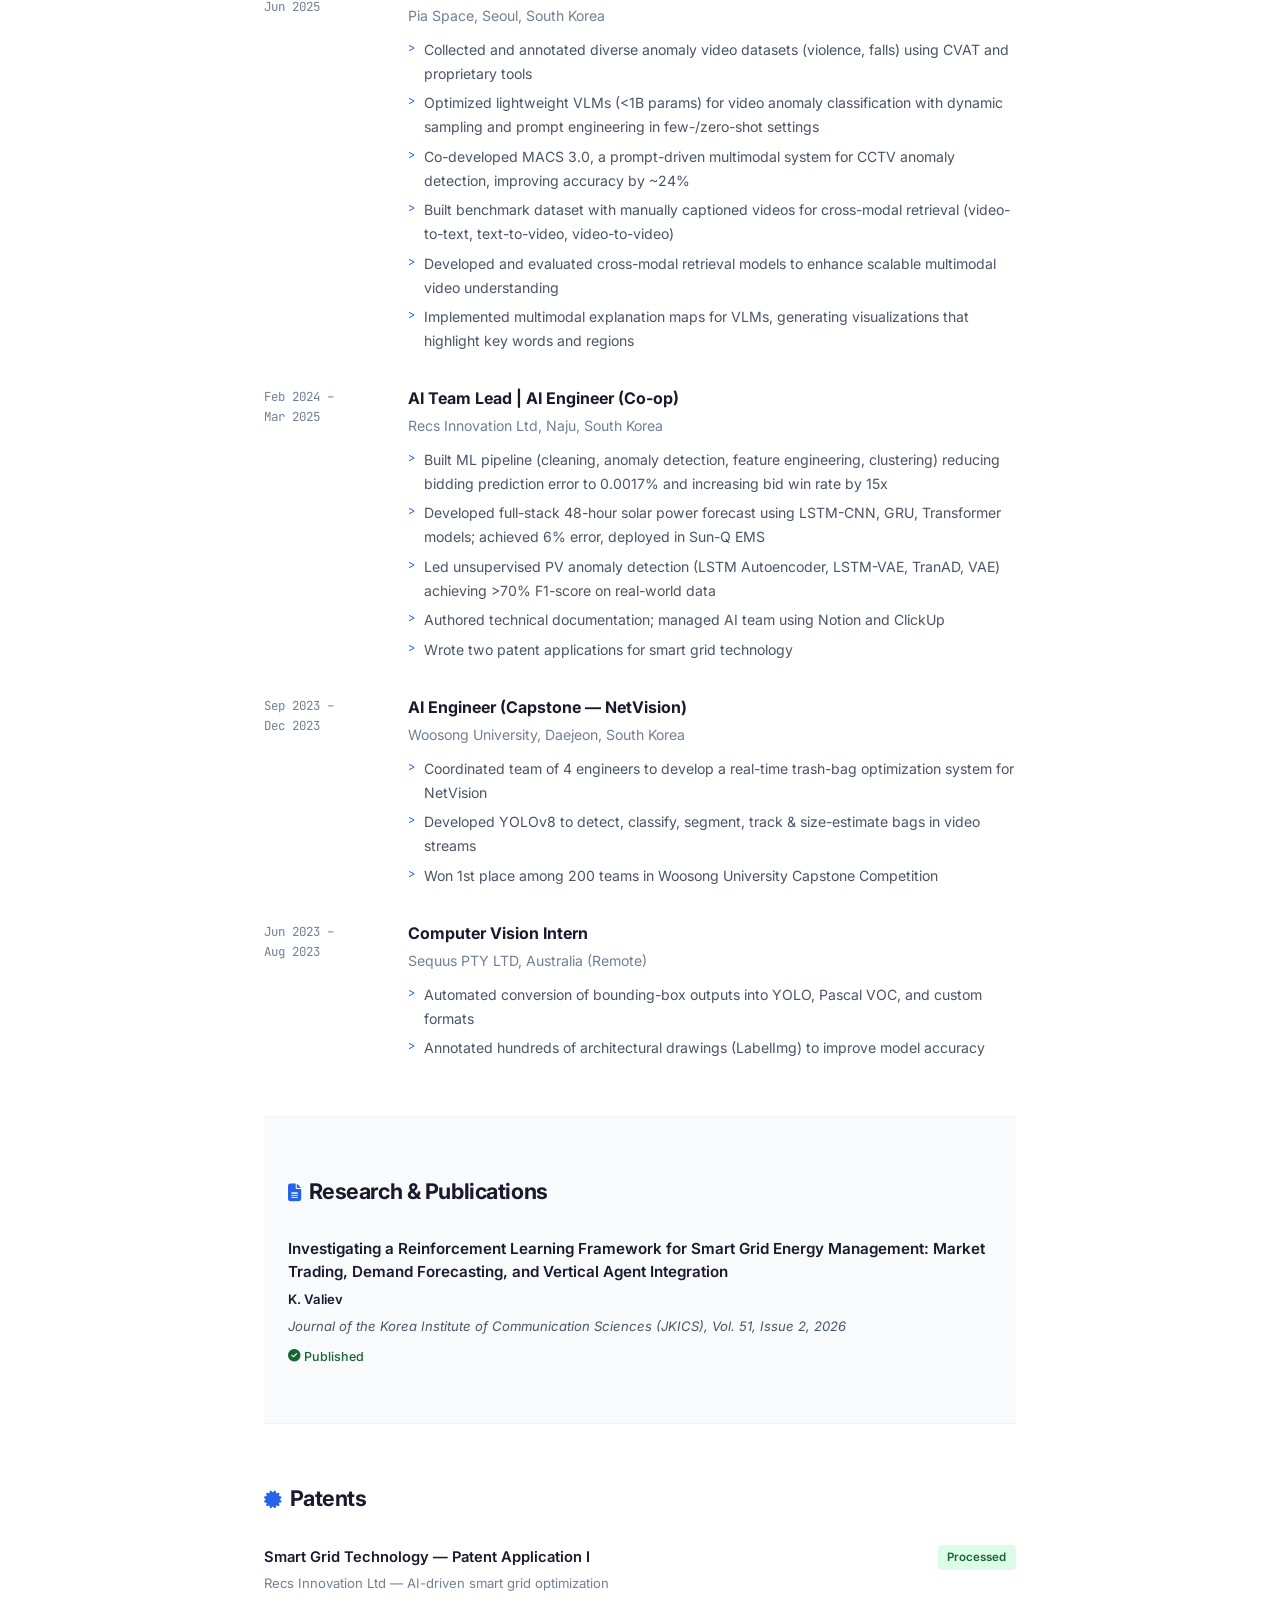
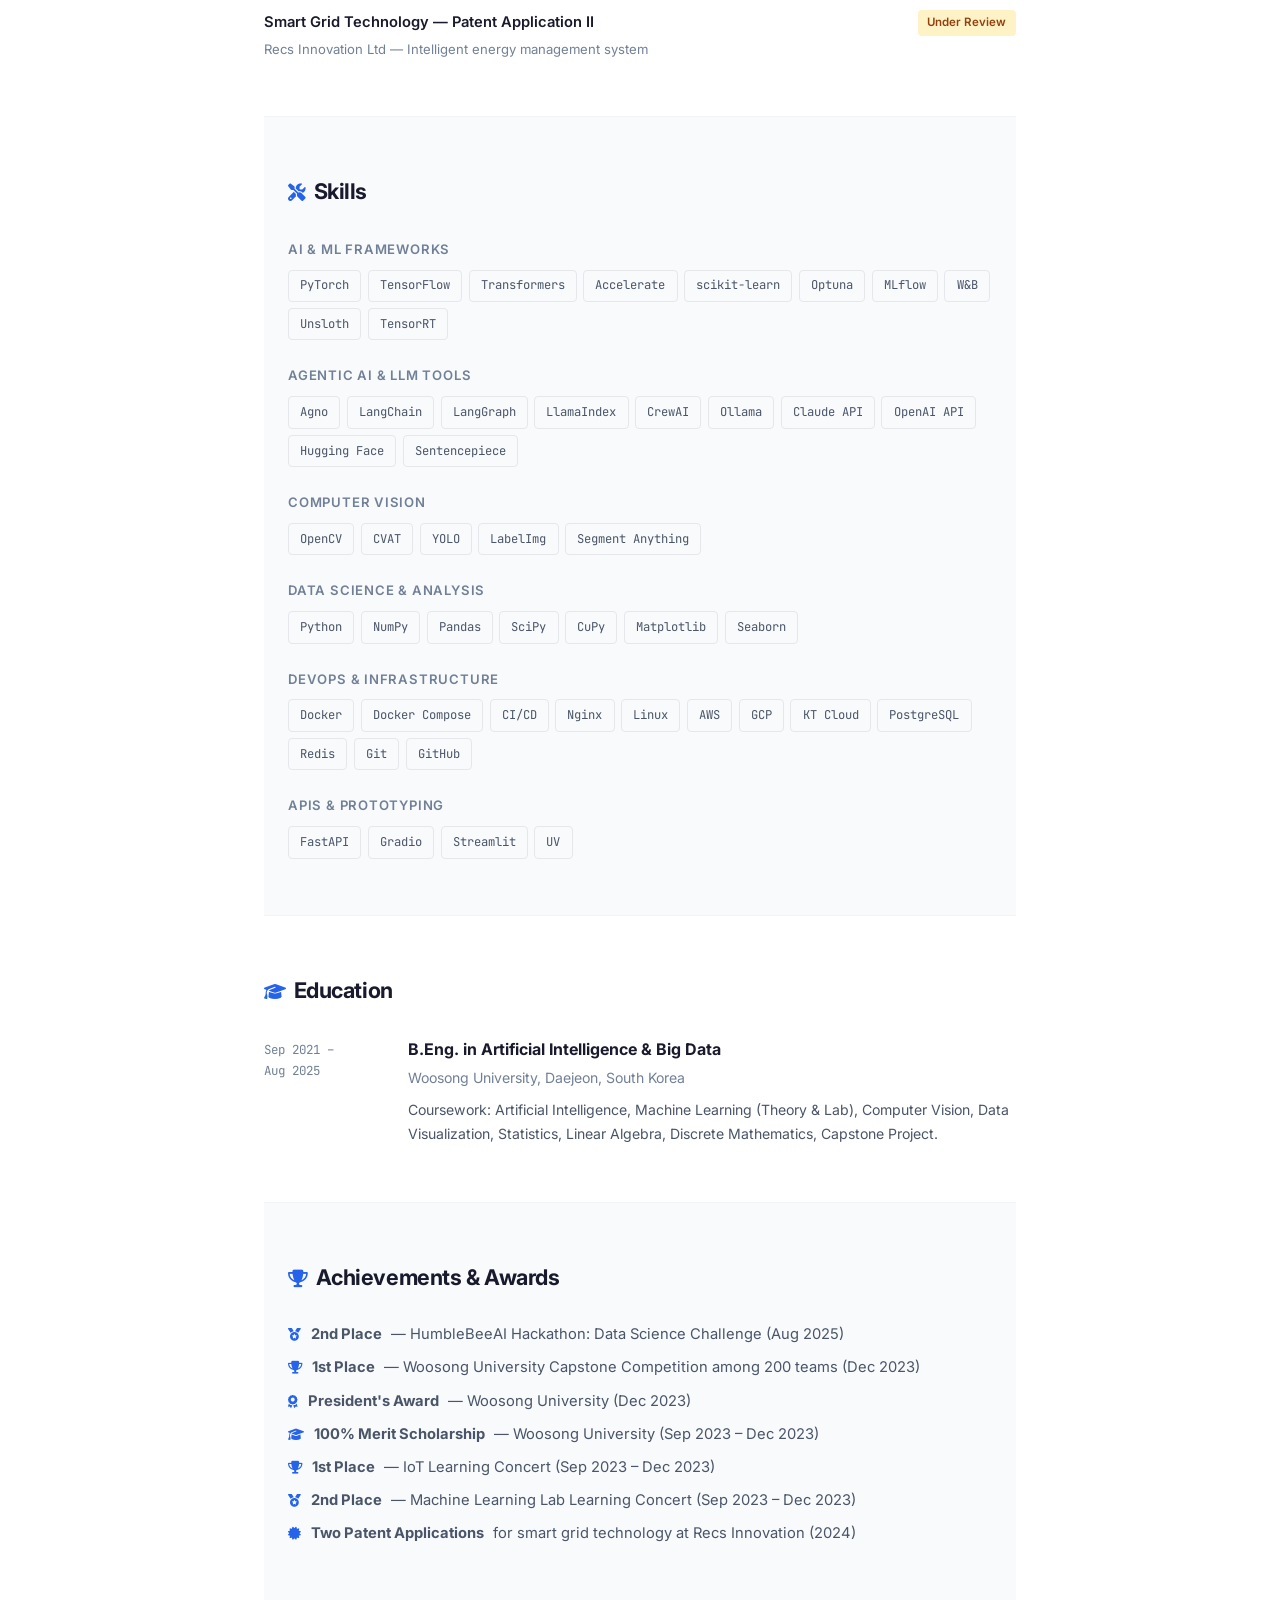
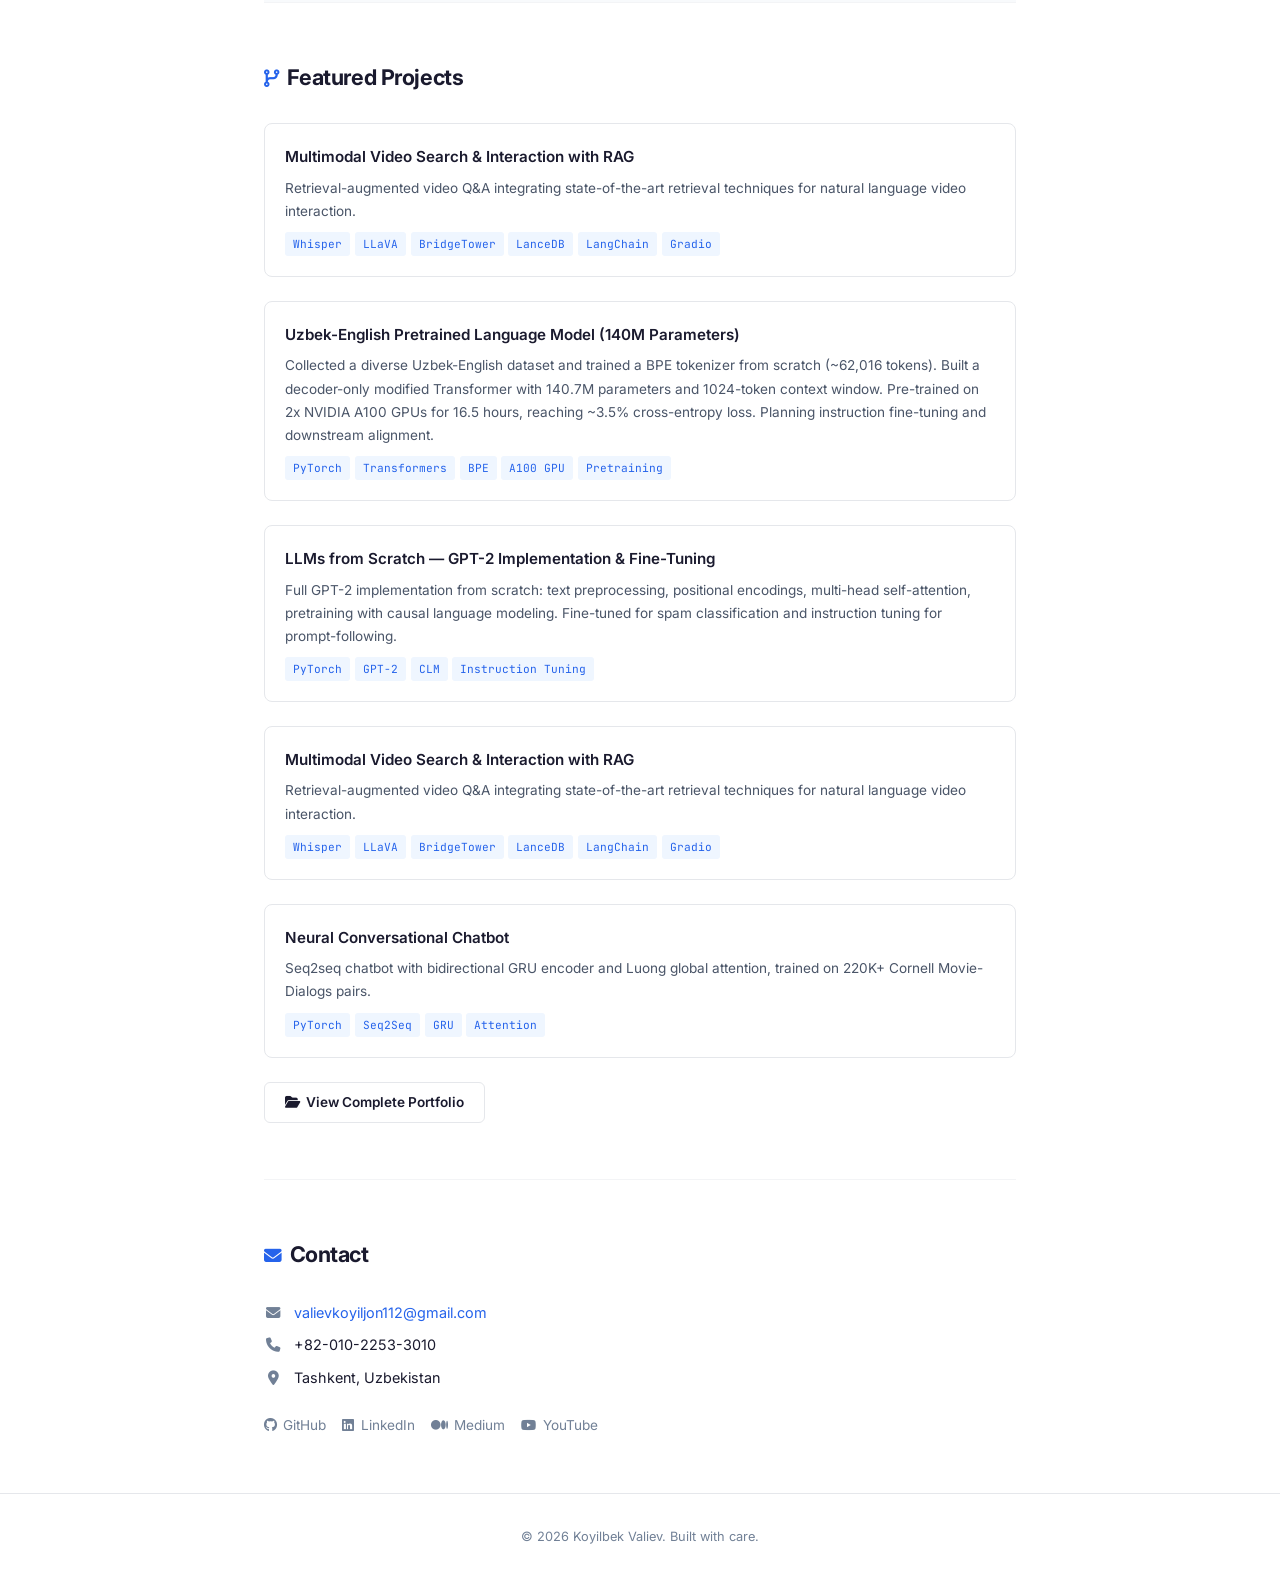
==== commit 126c04ec: "Add research page with folder-based content system New research.html with filter tabs, slide-in mark" ====
--- a/index.html
+++ b/index.html
@@ -838,6 +838,7 @@
                 <li><a href="#skills">Skills</a></li>
                 <li><a href="#projects">Projects</a></li>
                 <li><a href="#contact">Contact</a></li>
+                <li><a href="research.html">Research</a></li>
             </ul>
         </div>
     </nav>
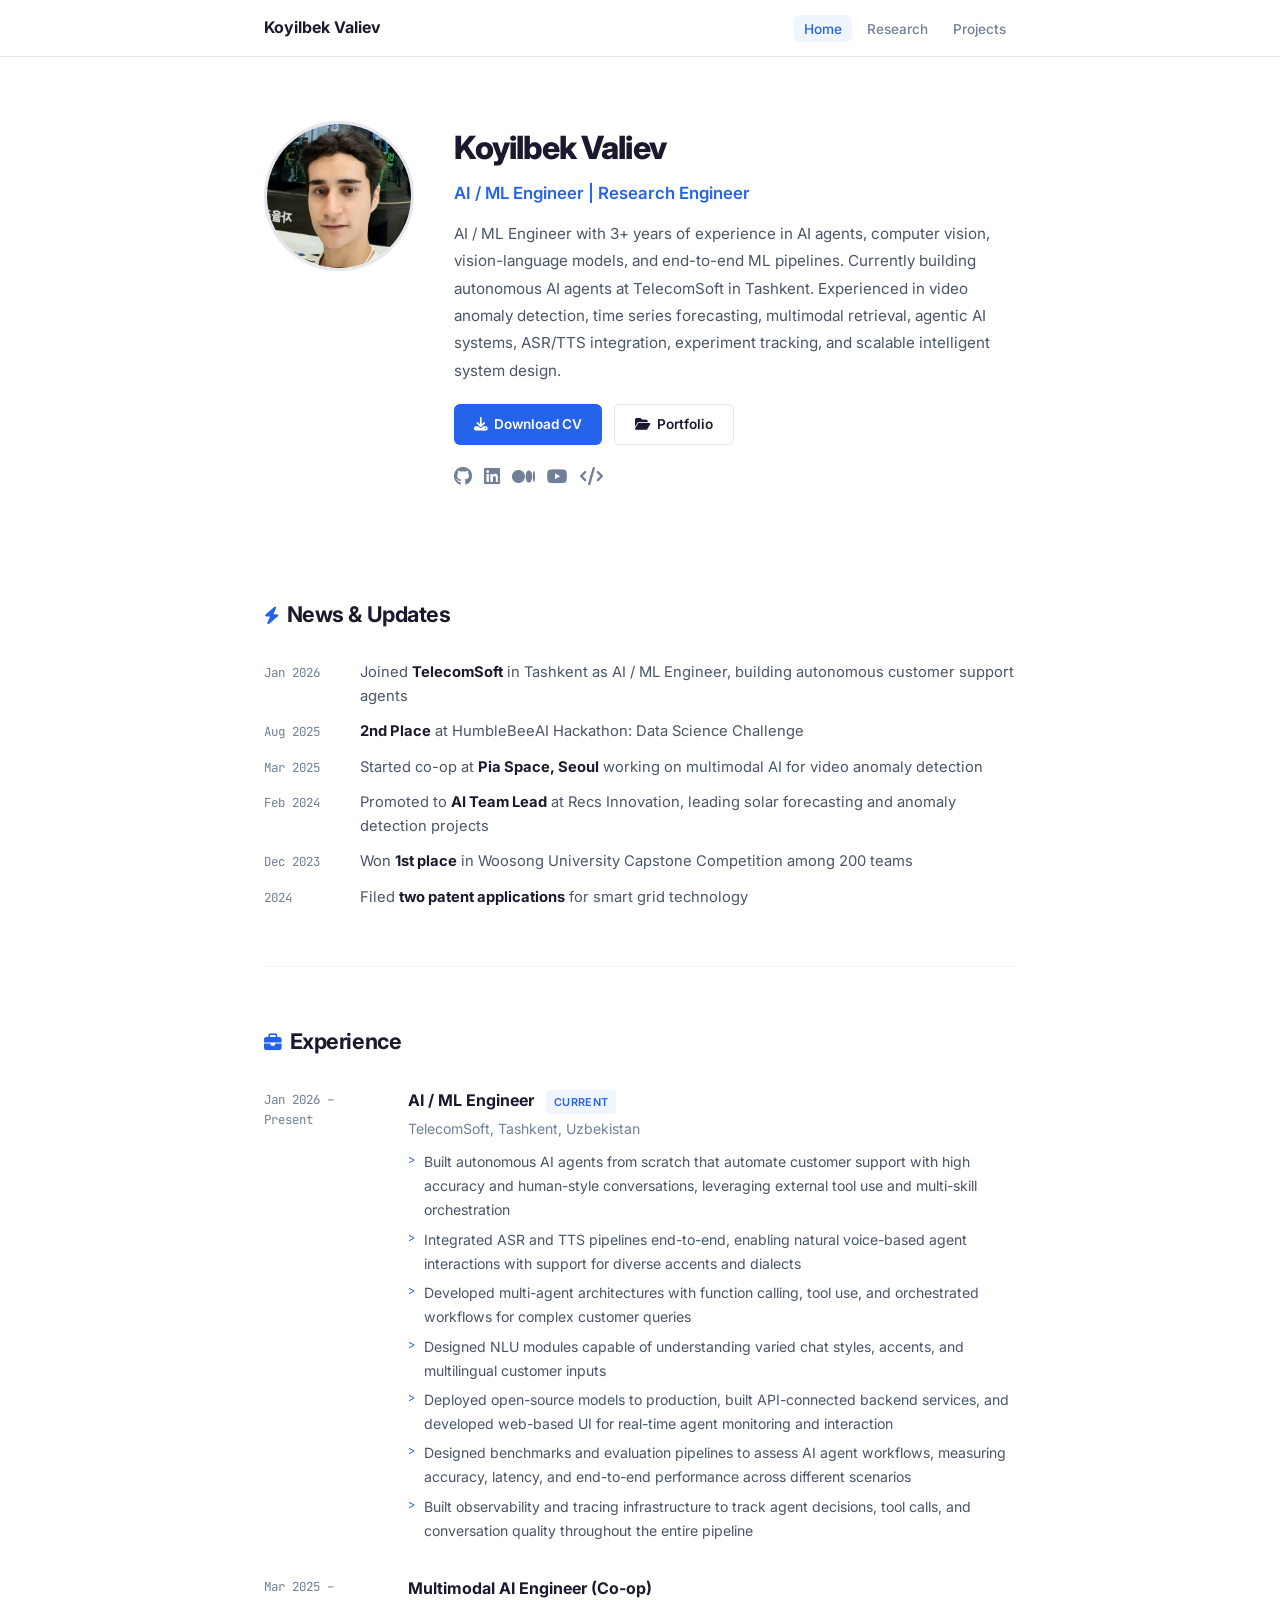
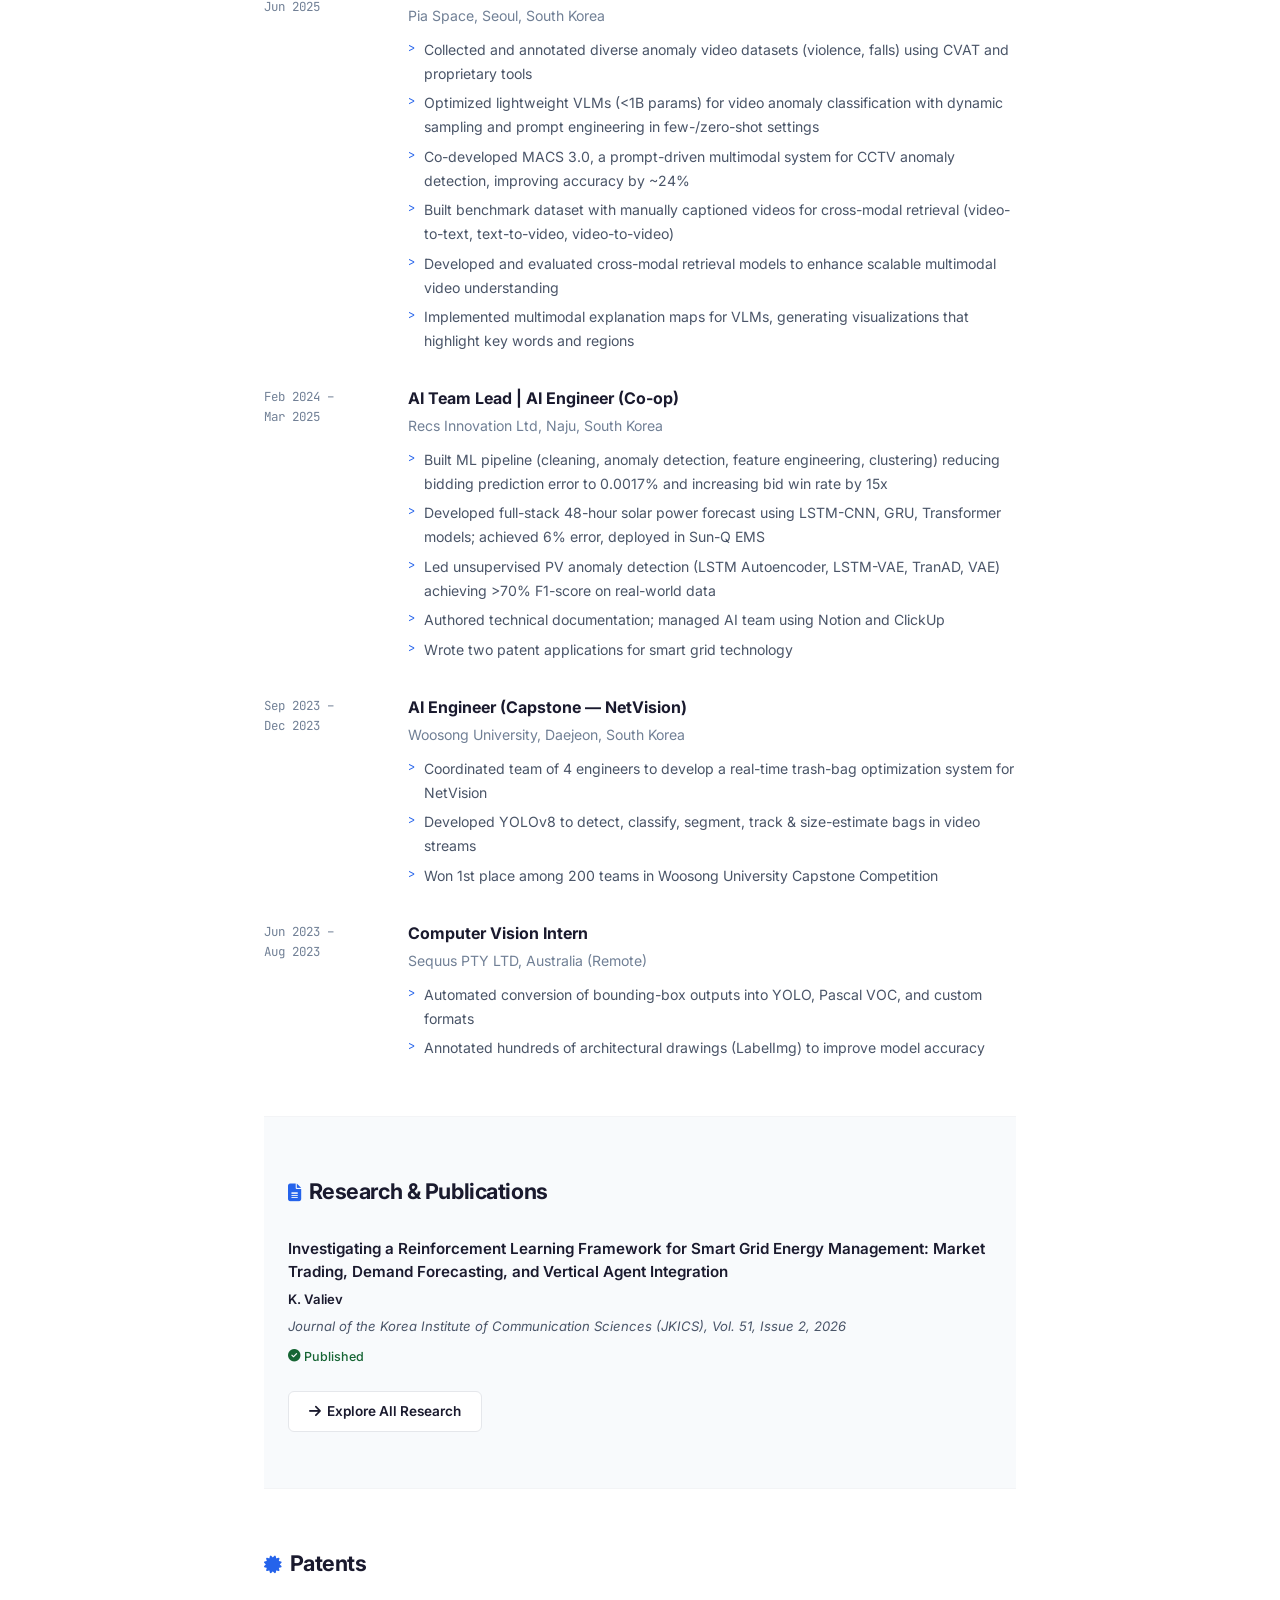
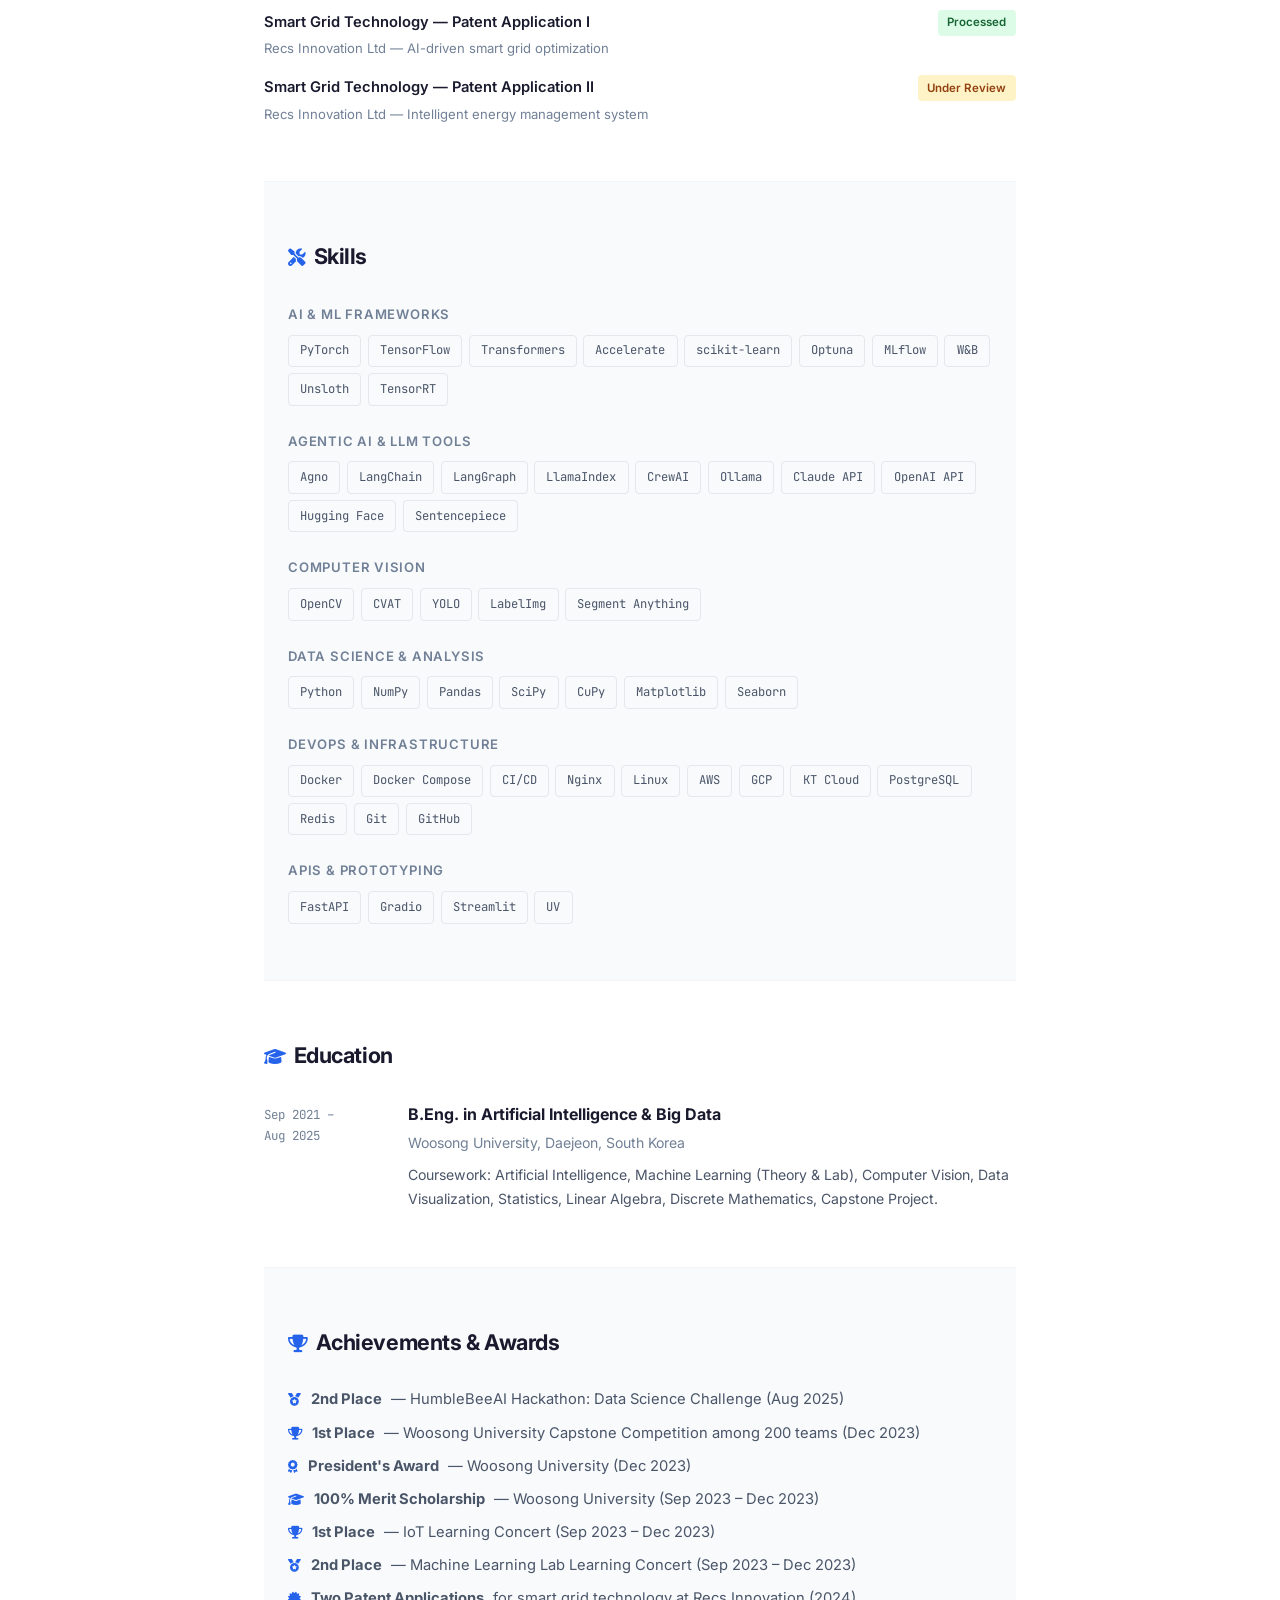
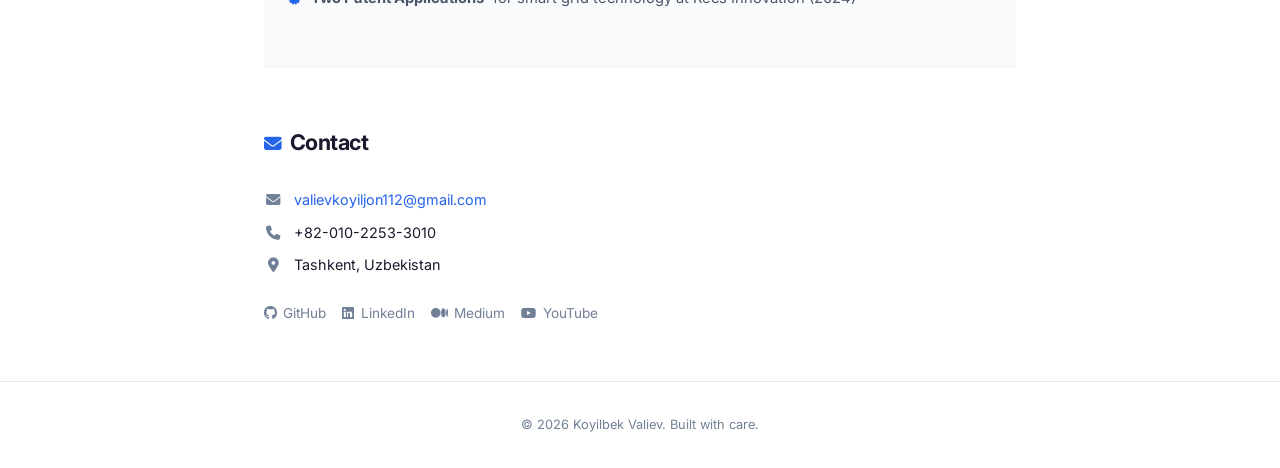
==== commit 2087cb86: "Restructure to multi-page site: Home, Research, Projects Converted from single-page scroll to 3 sepa" ====
--- a/index.html
+++ b/index.html
@@ -11,162 +11,13 @@
     <link rel="preconnect" href="https://fonts.gstatic.com" crossorigin />
     <link href="https://fonts.googleapis.com/css2?family=Inter:wght@300;400;500;600;700;800&family=JetBrains+Mono:wght@400;500&display=swap" rel="stylesheet" />
     <link href="https://cdnjs.cloudflare.com/ajax/libs/font-awesome/6.5.1/css/all.min.css" rel="stylesheet" />
+    <link rel="stylesheet" href="css/shared.css" />
     <style>
         /* ============================================
-           RESET & VARIABLES
+           HOME-SPECIFIC STYLES
            ============================================ */
-        *, *::before, *::after {
-            margin: 0;
-            padding: 0;
-            box-sizing: border-box;
-        }
-
-        :root {
-            --bg: #ffffff;
-            --bg-alt: #f8fafc;
-            --text: #1a1a2e;
-            --text-secondary: #4a5568;
-            --text-muted: #718096;
-            --accent: #2563EB;
-            --accent-hover: #1d4ed8;
-            --accent-light: #eff6ff;
-            --border: #e5e7eb;
-            --border-light: #f3f4f6;
-            --shadow-sm: 0 1px 2px rgba(0,0,0,0.05);
-            --shadow-md: 0 4px 6px -1px rgba(0,0,0,0.07);
-            --radius: 8px;
-            --max-width: 800px;
-            --transition: 0.2s ease;
-        }
-
-        html {
-            scroll-behavior: smooth;
-            scroll-padding-top: 72px;
-        }
-
-        body {
-            font-family: 'Inter', -apple-system, BlinkMacSystemFont, 'Segoe UI', sans-serif;
-            background: var(--bg);
-            color: var(--text);
-            line-height: 1.7;
-            -webkit-font-smoothing: antialiased;
-            -moz-osx-font-smoothing: grayscale;
-        }
-
-        ::selection {
-            background: var(--accent);
-            color: #fff;
-        }
-
-        /* ============================================
-           NAVIGATION
-           ============================================ */
-        .nav {
-            position: sticky;
-            top: 0;
-            z-index: 100;
-            background: rgba(255, 255, 255, 0.92);
-            backdrop-filter: blur(12px);
-            -webkit-backdrop-filter: blur(12px);
-            border-bottom: 1px solid var(--border);
-        }
-
-        .nav-inner {
-            max-width: var(--max-width);
-            margin: 0 auto;
-            padding: 0 1.5rem;
-            height: 56px;
-            display: flex;
-            align-items: center;
-            justify-content: space-between;
-        }
-
-        .nav-name {
-            font-weight: 700;
-            font-size: 1rem;
-            color: var(--text);
-            text-decoration: none;
-        }
-
-        .nav-links {
-            display: flex;
-            list-style: none;
-            gap: 0.25rem;
-        }
-
-        .nav-links a {
-            color: var(--text-muted);
-            text-decoration: none;
-            font-size: 0.85rem;
-            font-weight: 500;
-            padding: 0.35rem 0.65rem;
-            border-radius: 6px;
-            transition: var(--transition);
-        }
-
-        .nav-links a:hover,
-        .nav-links a.active {
-            color: var(--accent);
-            background: var(--accent-light);
-        }
-
-        .nav-hamburger {
-            display: none;
-            background: none;
-            border: none;
-            cursor: pointer;
-            padding: 4px;
-            flex-direction: column;
-            gap: 4px;
-        }
-
-        .nav-hamburger span {
-            width: 20px;
-            height: 2px;
-            background: var(--text);
-            border-radius: 1px;
-            transition: var(--transition);
-        }
-
-        /* ============================================
-           LAYOUT
-           ============================================ */
-        .container {
-            max-width: var(--max-width);
-            margin: 0 auto;
-            padding: 0 1.5rem;
-        }
-
-        .section {
-            padding: 3.5rem 0;
-            border-bottom: 1px solid var(--border-light);
-        }
-
-        .section:last-of-type {
-            border-bottom: none;
-        }
-
-        .section-alt {
-            background: var(--bg-alt);
-        }
-
-        .section-title {
-            font-size: 1.35rem;
-            font-weight: 700;
-            color: var(--text);
-            margin-bottom: 1.75rem;
-            letter-spacing: -0.02em;
-        }
-
-        .section-title i {
-            color: var(--accent);
-            margin-right: 0.5rem;
-            font-size: 1.1rem;
-        }
-
-        /* ============================================
-           HERO
-           ============================================ */
+
+        /* HERO */
         .hero {
             padding: 4rem 0 3rem;
         }
@@ -186,16 +37,13 @@
             flex-shrink: 0;
         }
 
-        .hero-content {
-            flex: 1;
-        }
+        .hero-content { flex: 1; }
 
         .hero-name {
             font-size: 2rem;
             font-weight: 800;
             letter-spacing: -0.03em;
             margin-bottom: 0.25rem;
-            color: var(--text);
         }
 
         .hero-title {
@@ -220,40 +68,6 @@
             margin-bottom: 1rem;
         }
 
-        .btn {
-            display: inline-flex;
-            align-items: center;
-            gap: 0.4rem;
-            padding: 0.5rem 1.25rem;
-            font-size: 0.85rem;
-            font-weight: 600;
-            border-radius: 6px;
-            text-decoration: none;
-            transition: var(--transition);
-            border: none;
-            cursor: pointer;
-        }
-
-        .btn-primary {
-            background: var(--accent);
-            color: #fff;
-        }
-
-        .btn-primary:hover {
-            background: var(--accent-hover);
-        }
-
-        .btn-outline {
-            background: var(--bg);
-            color: var(--text);
-            border: 1px solid var(--border);
-        }
-
-        .btn-outline:hover {
-            border-color: var(--accent);
-            color: var(--accent);
-        }
-
         .hero-social {
             display: flex;
             gap: 0.75rem;
@@ -265,13 +79,9 @@
             transition: var(--transition);
         }
 
-        .hero-social a:hover {
-            color: var(--accent);
-        }
-
-        /* ============================================
-           NEWS / UPDATES
-           ============================================ */
+        .hero-social a:hover { color: var(--accent); }
+
+        /* NEWS */
         .news-list {
             list-style: none;
             display: flex;
@@ -295,26 +105,12 @@
             min-width: 80px;
         }
 
-        .news-text {
-            color: var(--text-secondary);
-        }
-
-        .news-text strong {
-            color: var(--text);
-        }
-
-        .news-text a {
-            color: var(--accent);
-            text-decoration: none;
-        }
-
-        .news-text a:hover {
-            text-decoration: underline;
-        }
-
-        /* ============================================
-           EXPERIENCE
-           ============================================ */
+        .news-text { color: var(--text-secondary); }
+        .news-text strong { color: var(--text); }
+        .news-text a { color: var(--accent); text-decoration: none; }
+        .news-text a:hover { text-decoration: underline; }
+
+        /* EXPERIENCE */
         .exp-list {
             display: flex;
             flex-direction: column;
@@ -338,7 +134,6 @@
         .exp-body h3 {
             font-size: 1rem;
             font-weight: 700;
-            color: var(--text);
             margin-bottom: 0.15rem;
         }
 
@@ -386,24 +181,15 @@
             vertical-align: middle;
         }
 
-        /* ============================================
-           PUBLICATIONS
-           ============================================ */
+        /* PUBLICATIONS */
         .pub-list {
             display: flex;
             flex-direction: column;
             gap: 1.5rem;
         }
 
-        .pub-item {
-            padding-bottom: 1.5rem;
-            border-bottom: 1px solid var(--border-light);
-        }
-
-        .pub-item:last-child {
-            padding-bottom: 0;
-            border-bottom: none;
-        }
+        .pub-item { padding-bottom: 1.5rem; border-bottom: 1px solid var(--border-light); }
+        .pub-item:last-child { padding-bottom: 0; border-bottom: none; }
 
         .pub-title {
             font-size: 0.95rem;
@@ -413,25 +199,13 @@
             line-height: 1.5;
         }
 
-        .pub-title a {
-            color: var(--text);
-            text-decoration: none;
-        }
-
-        .pub-title a:hover {
-            color: var(--accent);
-        }
-
         .pub-authors {
             font-size: 0.82rem;
             color: var(--text-muted);
             margin-bottom: 0.3rem;
         }
 
-        .pub-authors .me {
-            font-weight: 600;
-            color: var(--text);
-        }
+        .pub-authors .me { font-weight: 600; color: var(--text); }
 
         .pub-venue {
             font-size: 0.82rem;
@@ -455,13 +229,9 @@
             gap: 0.25rem;
         }
 
-        .pub-link:hover {
-            text-decoration: underline;
-        }
-
-        /* ============================================
-           PATENTS
-           ============================================ */
+        .pub-link:hover { text-decoration: underline; }
+
+        /* PATENTS */
         .patent-list {
             display: flex;
             flex-direction: column;
@@ -478,7 +248,6 @@
         .patent-info h4 {
             font-size: 0.92rem;
             font-weight: 600;
-            color: var(--text);
             margin-bottom: 0.15rem;
         }
 
@@ -495,19 +264,10 @@
             white-space: nowrap;
         }
 
-        .patent-status.reviewed {
-            background: #dcfce7;
-            color: #166534;
-        }
-
-        .patent-status.pending {
-            background: #fef3c7;
-            color: #92400e;
-        }
-
-        /* ============================================
-           SKILLS
-           ============================================ */
+        .patent-status.reviewed { background: #dcfce7; color: #166534; }
+        .patent-status.pending { background: #fef3c7; color: #92400e; }
+
+        /* SKILLS */
         .skills-section {
             display: flex;
             flex-direction: column;
@@ -546,9 +306,7 @@
             background: var(--accent-light);
         }
 
-        /* ============================================
-           EDUCATION
-           ============================================ */
+        /* EDUCATION */
         .edu-item {
             display: grid;
             grid-template-columns: 120px 1fr;
@@ -562,27 +320,11 @@
             padding-top: 0.15rem;
         }
 
-        .edu-body h3 {
-            font-size: 1rem;
-            font-weight: 700;
-            margin-bottom: 0.15rem;
-        }
-
-        .edu-body .edu-school {
-            font-size: 0.88rem;
-            color: var(--text-muted);
-            margin-bottom: 0.5rem;
-        }
-
-        .edu-body p {
-            font-size: 0.88rem;
-            color: var(--text-secondary);
-            line-height: 1.7;
-        }
-
-        /* ============================================
-           ACHIEVEMENTS
-           ============================================ */
+        .edu-body h3 { font-size: 1rem; font-weight: 700; margin-bottom: 0.15rem; }
+        .edu-body .edu-school { font-size: 0.88rem; color: var(--text-muted); margin-bottom: 0.5rem; }
+        .edu-body p { font-size: 0.88rem; color: var(--text-secondary); line-height: 1.7; }
+
+        /* ACHIEVEMENTS */
         .achievements-list {
             list-style: none;
             display: flex;
@@ -605,67 +347,7 @@
             flex-shrink: 0;
         }
 
-        /* ============================================
-           PROJECTS
-           ============================================ */
-        .projects-list {
-            display: flex;
-            flex-direction: column;
-            gap: 1.5rem;
-        }
-
-        .project-item {
-            padding: 1.25rem;
-            border: 1px solid var(--border);
-            border-radius: var(--radius);
-            transition: var(--transition);
-        }
-
-        .project-item:hover {
-            border-color: var(--accent);
-            box-shadow: var(--shadow-sm);
-        }
-
-        .project-item h4 {
-            font-size: 0.95rem;
-            font-weight: 600;
-            margin-bottom: 0.4rem;
-        }
-
-        .project-item h4 a {
-            color: var(--text);
-            text-decoration: none;
-        }
-
-        .project-item h4 a:hover {
-            color: var(--accent);
-        }
-
-        .project-item p {
-            font-size: 0.85rem;
-            color: var(--text-secondary);
-            line-height: 1.7;
-            margin-bottom: 0.6rem;
-        }
-
-        .project-tags {
-            display: flex;
-            flex-wrap: wrap;
-            gap: 0.3rem;
-        }
-
-        .project-tags span {
-            font-family: 'JetBrains Mono', monospace;
-            font-size: 0.7rem;
-            padding: 0.15rem 0.5rem;
-            border-radius: 3px;
-            background: var(--accent-light);
-            color: var(--accent);
-        }
-
-        /* ============================================
-           CONTACT
-           ============================================ */
+        /* CONTACT */
         .contact-grid {
             display: flex;
             flex-direction: column;
@@ -687,14 +369,8 @@
             font-size: 0.9rem;
         }
 
-        .contact-row a {
-            color: var(--accent);
-            text-decoration: none;
-        }
-
-        .contact-row a:hover {
-            text-decoration: underline;
-        }
+        .contact-row a { color: var(--accent); text-decoration: none; }
+        .contact-row a:hover { text-decoration: underline; }
 
         .contact-social {
             display: flex;
@@ -712,112 +388,44 @@
             transition: var(--transition);
         }
 
-        .contact-social a:hover {
-            color: var(--accent);
-        }
-
-        /* ============================================
-           FOOTER
-           ============================================ */
-        .footer {
-            border-top: 1px solid var(--border);
-            padding: 2rem 0;
-            text-align: center;
-        }
-
-        .footer p {
-            font-size: 0.8rem;
-            color: var(--text-muted);
-        }
-
-        /* ============================================
-           RESPONSIVE
-           ============================================ */
+        .contact-social a:hover { color: var(--accent); }
+
+        /* RESPONSIVE */
         @media (max-width: 768px) {
-            .nav-links {
-                display: none;
-                position: absolute;
-                top: 56px;
-                left: 0;
-                right: 0;
-                background: rgba(255,255,255,0.98);
-                backdrop-filter: blur(12px);
-                border-bottom: 1px solid var(--border);
-                flex-direction: column;
-                padding: 0.75rem 1.5rem;
-            }
-
-            .nav-links.open {
-                display: flex;
-            }
-
-            .nav-hamburger {
-                display: flex;
-            }
-
             .hero-layout {
                 flex-direction: column;
                 align-items: center;
                 text-align: center;
             }
 
-            .hero-photo {
-                width: 120px;
-                height: 120px;
-            }
-
-            .hero-actions,
-            .hero-social {
-                justify-content: center;
-            }
-
-            .hero-bio {
-                margin-left: auto;
-                margin-right: auto;
-            }
-
-            .exp-item,
-            .edu-item {
+            .hero-photo { width: 120px; height: 120px; }
+
+            .hero-actions, .hero-social { justify-content: center; }
+
+            .hero-bio { margin-left: auto; margin-right: auto; }
+
+            .exp-item, .edu-item {
                 grid-template-columns: 1fr;
                 gap: 0.25rem;
             }
 
-            .section {
-                padding: 2.5rem 0;
-            }
-
-            .hero {
-                padding: 2.5rem 0 2rem;
-            }
-
-            .patent-item {
-                flex-direction: column;
-                gap: 0.5rem;
-            }
+            .hero { padding: 2.5rem 0 2rem; }
+
+            .patent-item { flex-direction: column; gap: 0.5rem; }
         }
 
         @media (max-width: 480px) {
-            .hero-name {
-                font-size: 1.6rem;
-            }
+            .hero-name { font-size: 1.6rem; }
 
             .hero-actions {
                 flex-direction: column;
                 align-items: stretch;
             }
 
-            .btn {
-                justify-content: center;
-            }
-
-            .news-item {
-                flex-direction: column;
-                gap: 0.15rem;
-            }
-
-            .news-date {
-                min-width: auto;
-            }
+            .btn { justify-content: center; }
+
+            .news-item { flex-direction: column; gap: 0.15rem; }
+            .news-date { min-width: auto; }
         }
     </style>
 </head>
@@ -826,19 +434,14 @@
     <!-- Navigation -->
     <nav class="nav" role="navigation" aria-label="Main navigation">
         <div class="nav-inner">
-            <a href="#" class="nav-name">Koyilbek Valiev</a>
+            <a href="index.html" class="nav-name">Koyilbek Valiev</a>
             <button class="nav-hamburger" aria-label="Toggle menu" aria-expanded="false">
                 <span></span><span></span><span></span>
             </button>
             <ul class="nav-links">
-                <li><a href="#about">About</a></li>
-                <li><a href="#news">News</a></li>
-                <li><a href="#experience">Experience</a></li>
-                <li><a href="#publications">Publications</a></li>
-                <li><a href="#skills">Skills</a></li>
-                <li><a href="#projects">Projects</a></li>
-                <li><a href="#contact">Contact</a></li>
+                <li><a href="index.html" class="active">Home</a></li>
                 <li><a href="research.html">Research</a></li>
+                <li><a href="projects.html">Projects</a></li>
             </ul>
         </div>
     </nav>
@@ -848,7 +451,7 @@
         <!-- ===== HERO ===== -->
         <section class="hero" id="about">
             <div class="hero-layout">
-                <img src="images/QoyilbekniRasmi.jpg" alt="Koyilbek Valiev" class="hero-photo" />
+                <img src="images/profile.jpg" alt="Koyilbek Valiev" class="hero-photo" />
                 <div class="hero-content">
                     <h1 class="hero-name">Koyilbek Valiev</h1>
                     <p class="hero-title">AI / ML Engineer | Research Engineer</p>
@@ -887,16 +490,16 @@
                     <span class="news-text">Joined <strong>TelecomSoft</strong> in Tashkent as AI / ML Engineer, building autonomous customer support agents</span>
                 </li>
                 <li class="news-item">
+                    <span class="news-date">Aug 2025</span>
+                    <span class="news-text"><strong>2nd Place</strong> at HumbleBeeAI Hackathon: Data Science Challenge</span>
+                </li>
+                <li class="news-item">
                     <span class="news-date">Mar 2025</span>
                     <span class="news-text">Started co-op at <strong>Pia Space, Seoul</strong> working on multimodal AI for video anomaly detection</span>
                 </li>
                 <li class="news-item">
                     <span class="news-date">Feb 2024</span>
                     <span class="news-text">Promoted to <strong>AI Team Lead</strong> at Recs Innovation, leading solar forecasting and anomaly detection projects</span>
-                </li>
-                <li class="news-item">
-                    <span class="news-date">Aug 2025</span>
-                    <span class="news-text"><strong>2nd Place</strong> at HumbleBeeAI Hackathon: Data Science Challenge</span>
                 </li>
                 <li class="news-item">
                     <span class="news-date">Dec 2023</span>
@@ -912,9 +515,7 @@
         <!-- ===== EXPERIENCE ===== -->
         <section class="section" id="experience">
             <h2 class="section-title"><i class="fas fa-briefcase"></i>Experience</h2>
-
             <div class="exp-list">
-                <!-- TelecomSoft -->
                 <div class="exp-item">
                     <div class="exp-period">Jan 2026 &ndash;<br/>Present</div>
                     <div class="exp-body">
@@ -932,7 +533,6 @@
                     </div>
                 </div>
 
-                <!-- Pia Space -->
                 <div class="exp-item">
                     <div class="exp-period">Mar 2025 &ndash;<br/>Jun 2025</div>
                     <div class="exp-body">
@@ -949,7 +549,6 @@
                     </div>
                 </div>
 
-                <!-- Recs Innovation -->
                 <div class="exp-item">
                     <div class="exp-period">Feb 2024 &ndash;<br/>Mar 2025</div>
                     <div class="exp-body">
@@ -965,7 +564,6 @@
                     </div>
                 </div>
 
-                <!-- Capstone -->
                 <div class="exp-item">
                     <div class="exp-period">Sep 2023 &ndash;<br/>Dec 2023</div>
                     <div class="exp-body">
@@ -979,7 +577,6 @@
                     </div>
                 </div>
 
-                <!-- Sequus -->
                 <div class="exp-item">
                     <div class="exp-period">Jun 2023 &ndash;<br/>Aug 2023</div>
                     <div class="exp-body">
@@ -998,12 +595,9 @@
         <section class="section section-alt" id="publications">
             <div class="container">
                 <h2 class="section-title"><i class="fas fa-file-alt"></i>Research &amp; Publications</h2>
-
                 <div class="pub-list">
                     <div class="pub-item">
-                        <div class="pub-title">
-                            Investigating a Reinforcement Learning Framework for Smart Grid Energy Management: Market Trading, Demand Forecasting, and Vertical Agent Integration
-                        </div>
+                        <div class="pub-title">Investigating a Reinforcement Learning Framework for Smart Grid Energy Management: Market Trading, Demand Forecasting, and Vertical Agent Integration</div>
                         <div class="pub-authors"><span class="me">K. Valiev</span></div>
                         <div class="pub-venue">Journal of the Korea Institute of Communication Sciences (JKICS), Vol. 51, Issue 2, 2026</div>
                         <div class="pub-links">
@@ -1011,13 +605,15 @@
                         </div>
                     </div>
                 </div>
+                <div style="margin-top: 1.5rem;">
+                    <a href="research.html" class="btn btn-outline"><i class="fas fa-arrow-right"></i> Explore All Research</a>
+                </div>
             </div>
         </section>
 
         <!-- ===== PATENTS ===== -->
         <section class="section" id="patents">
             <h2 class="section-title"><i class="fas fa-certificate"></i>Patents</h2>
-
             <div class="patent-list">
                 <div class="patent-item">
                     <div class="patent-info">
@@ -1040,89 +636,41 @@
         <section class="section section-alt" id="skills">
             <div class="container">
                 <h2 class="section-title"><i class="fas fa-tools"></i>Skills</h2>
-
                 <div class="skills-section">
                     <div class="skill-group">
                         <h4>AI &amp; ML Frameworks</h4>
                         <div class="skill-tags">
-                            <span class="tag">PyTorch</span>
-                            <span class="tag">TensorFlow</span>
-                            <span class="tag">Transformers</span>
-                            <span class="tag">Accelerate</span>
-                            <span class="tag">scikit-learn</span>
-                            <span class="tag">Optuna</span>
-                            <span class="tag">MLflow</span>
-                            <span class="tag">W&amp;B</span>
-                            <span class="tag">Unsloth</span>
-                            <span class="tag">TensorRT</span>
+                            <span class="tag">PyTorch</span><span class="tag">TensorFlow</span><span class="tag">Transformers</span><span class="tag">Accelerate</span><span class="tag">scikit-learn</span><span class="tag">Optuna</span><span class="tag">MLflow</span><span class="tag">W&amp;B</span><span class="tag">Unsloth</span><span class="tag">TensorRT</span>
                         </div>
                     </div>
-
                     <div class="skill-group">
                         <h4>Agentic AI &amp; LLM Tools</h4>
                         <div class="skill-tags">
-                            <span class="tag">Agno</span>
-                            <span class="tag">LangChain</span>
-                            <span class="tag">LangGraph</span>
-                            <span class="tag">LlamaIndex</span>
-                            <span class="tag">CrewAI</span>
-                            <span class="tag">Ollama</span>
-                            <span class="tag">Claude API</span>
-                            <span class="tag">OpenAI API</span>
-                            <span class="tag">Hugging Face</span>
-                            <span class="tag">Sentencepiece</span>
+                            <span class="tag">Agno</span><span class="tag">LangChain</span><span class="tag">LangGraph</span><span class="tag">LlamaIndex</span><span class="tag">CrewAI</span><span class="tag">Ollama</span><span class="tag">Claude API</span><span class="tag">OpenAI API</span><span class="tag">Hugging Face</span><span class="tag">Sentencepiece</span>
                         </div>
                     </div>
-
                     <div class="skill-group">
                         <h4>Computer Vision</h4>
                         <div class="skill-tags">
-                            <span class="tag">OpenCV</span>
-                            <span class="tag">CVAT</span>
-                            <span class="tag">YOLO</span>
-                            <span class="tag">LabelImg</span>
-                            <span class="tag">Segment Anything</span>
+                            <span class="tag">OpenCV</span><span class="tag">CVAT</span><span class="tag">YOLO</span><span class="tag">LabelImg</span><span class="tag">Segment Anything</span>
                         </div>
                     </div>
-
                     <div class="skill-group">
                         <h4>Data Science &amp; Analysis</h4>
                         <div class="skill-tags">
-                            <span class="tag">Python</span>
-                            <span class="tag">NumPy</span>
-                            <span class="tag">Pandas</span>
-                            <span class="tag">SciPy</span>
-                            <span class="tag">CuPy</span>
-                            <span class="tag">Matplotlib</span>
-                            <span class="tag">Seaborn</span>
+                            <span class="tag">Python</span><span class="tag">NumPy</span><span class="tag">Pandas</span><span class="tag">SciPy</span><span class="tag">CuPy</span><span class="tag">Matplotlib</span><span class="tag">Seaborn</span>
                         </div>
                     </div>
-
                     <div class="skill-group">
                         <h4>DevOps &amp; Infrastructure</h4>
                         <div class="skill-tags">
-                            <span class="tag">Docker</span>
-                            <span class="tag">Docker Compose</span>
-                            <span class="tag">CI/CD</span>
-                            <span class="tag">Nginx</span>
-                            <span class="tag">Linux</span>
-                            <span class="tag">AWS</span>
-                            <span class="tag">GCP</span>
-                            <span class="tag">KT Cloud</span>
-                            <span class="tag">PostgreSQL</span>
-                            <span class="tag">Redis</span>
-                            <span class="tag">Git</span>
-                            <span class="tag">GitHub</span>
+                            <span class="tag">Docker</span><span class="tag">Docker Compose</span><span class="tag">CI/CD</span><span class="tag">Nginx</span><span class="tag">Linux</span><span class="tag">AWS</span><span class="tag">GCP</span><span class="tag">KT Cloud</span><span class="tag">PostgreSQL</span><span class="tag">Redis</span><span class="tag">Git</span><span class="tag">GitHub</span>
                         </div>
                     </div>
-
                     <div class="skill-group">
                         <h4>APIs &amp; Prototyping</h4>
                         <div class="skill-tags">
-                            <span class="tag">FastAPI</span>
-                            <span class="tag">Gradio</span>
-                            <span class="tag">Streamlit</span>
-                            <span class="tag">UV</span>
+                            <span class="tag">FastAPI</span><span class="tag">Gradio</span><span class="tag">Streamlit</span><span class="tag">UV</span>
                         </div>
                     </div>
                 </div>
@@ -1132,16 +680,12 @@
         <!-- ===== EDUCATION ===== -->
         <section class="section" id="education">
             <h2 class="section-title"><i class="fas fa-graduation-cap"></i>Education</h2>
-
             <div class="edu-item">
                 <div class="edu-period">Sep 2021 &ndash;<br/>Aug 2025</div>
                 <div class="edu-body">
                     <h3>B.Eng. in Artificial Intelligence &amp; Big Data</h3>
                     <div class="edu-school">Woosong University, Daejeon, South Korea</div>
-                    <p>
-                        Coursework: Artificial Intelligence, Machine Learning (Theory &amp; Lab), Computer Vision,
-                        Data Visualization, Statistics, Linear Algebra, Discrete Mathematics, Capstone Project.
-                    </p>
+                    <p>Coursework: Artificial Intelligence, Machine Learning (Theory &amp; Lab), Computer Vision, Data Visualization, Statistics, Linear Algebra, Discrete Mathematics, Capstone Project.</p>
                 </div>
             </div>
         </section>
@@ -1150,7 +694,6 @@
         <section class="section section-alt" id="achievements">
             <div class="container">
                 <h2 class="section-title"><i class="fas fa-trophy"></i>Achievements &amp; Awards</h2>
-
                 <ul class="achievements-list">
                     <li><i class="fas fa-medal"></i> <strong>2nd Place</strong> &mdash; HumbleBeeAI Hackathon: Data Science Challenge (Aug 2025)</li>
                     <li><i class="fas fa-trophy"></i> <strong>1st Place</strong> &mdash; Woosong University Capstone Competition among 200 teams (Dec 2023)</li>
@@ -1163,59 +706,9 @@
             </div>
         </section>
 
-        <!-- ===== PROJECTS ===== -->
-        <section class="section" id="projects">
-            <h2 class="section-title"><i class="fas fa-code-branch"></i>Featured Projects</h2>
-
-            <div class="projects-list">
-                <div class="project-item">
-                    <h4><a href="https://github.com/Valiev-Koyiljon/Multimodal-Video-Search-and-Interaction-with-RAG" target="_blank" rel="noopener">Multimodal Video Search &amp; Interaction with RAG</a></h4>
-                    <p>Retrieval-augmented video Q&amp;A integrating state-of-the-art retrieval techniques for natural language video interaction.</p>
-                    <div class="project-tags">
-                        <span>Whisper</span><span>LLaVA</span><span>BridgeTower</span><span>LanceDB</span><span>LangChain</span><span>Gradio</span>
-                    </div>
-                </div>
-                <div class="project-item">
-                    <h4>Uzbek-English Pretrained Language Model (140M Parameters)</h4>
-                    <p>Collected a diverse Uzbek-English dataset and trained a BPE tokenizer from scratch (~62,016 tokens). Built a decoder-only modified Transformer with 140.7M parameters and 1024-token context window. Pre-trained on 2x NVIDIA A100 GPUs for 16.5 hours, reaching ~3.5% cross-entropy loss. Planning instruction fine-tuning and downstream alignment.</p>
-                    <div class="project-tags">
-                        <span>PyTorch</span><span>Transformers</span><span>BPE</span><span>A100 GPU</span><span>Pretraining</span>
-                    </div>
-                </div>
-                <div class="project-item">
-                    <h4>LLMs from Scratch &mdash; GPT-2 Implementation &amp; Fine-Tuning</h4>
-                    <p>Full GPT-2 implementation from scratch: text preprocessing, positional encodings, multi-head self-attention, pretraining with causal language modeling. Fine-tuned for spam classification and instruction tuning for prompt-following.</p>
-                    <div class="project-tags">
-                        <span>PyTorch</span><span>GPT-2</span><span>CLM</span><span>Instruction Tuning</span>
-                    </div>
-                </div>
-                <div class="project-item">
-                    <h4><a href="https://github.com/Valiev-Koyiljon/Multimodal-Video-Search-and-Interaction-with-RAG" target="_blank" rel="noopener">Multimodal Video Search &amp; Interaction with RAG</a></h4>
-                    <p>Retrieval-augmented video Q&amp;A integrating state-of-the-art retrieval techniques for natural language video interaction.</p>
-                    <div class="project-tags">
-                        <span>Whisper</span><span>LLaVA</span><span>BridgeTower</span><span>LanceDB</span><span>LangChain</span><span>Gradio</span>
-                    </div>
-                </div>
-                <div class="project-item">
-                    <h4><a href="https://github.com/Valiev-Koyiljon/seq2seq-attention-chatbot" target="_blank" rel="noopener">Neural Conversational Chatbot</a></h4>
-                    <p>Seq2seq chatbot with bidirectional GRU encoder and Luong global attention, trained on 220K+ Cornell Movie-Dialogs pairs.</p>
-                    <div class="project-tags">
-                        <span>PyTorch</span><span>Seq2Seq</span><span>GRU</span><span>Attention</span>
-                    </div>
-                </div>
-            </div>
-
-            <div style="margin-top: 1.5rem;">
-                <a href="Last_UPDATED_PORTFOLIO.pdf" class="btn btn-outline" target="_blank" rel="noopener">
-                    <i class="fas fa-folder-open"></i> View Complete Portfolio
-                </a>
-            </div>
-        </section>
-
         <!-- ===== CONTACT ===== -->
         <section class="section" id="contact">
             <h2 class="section-title"><i class="fas fa-envelope"></i>Contact</h2>
-
             <div class="contact-grid">
                 <div class="contact-row">
                     <i class="fas fa-envelope"></i>
@@ -1230,7 +723,6 @@
                     <span>Tashkent, Uzbekistan</span>
                 </div>
             </div>
-
             <div class="contact-social">
                 <a href="https://github.com/Valiev-Koyiljon" target="_blank" rel="noopener"><i class="fab fa-github"></i> GitHub</a>
                 <a href="https://www.linkedin.com/in/koyiljonvaliev2003/" target="_blank" rel="noopener"><i class="fab fa-linkedin"></i> LinkedIn</a>
@@ -1241,7 +733,6 @@
 
     </main>
 
-    <!-- Footer -->
     <footer class="footer">
         <div class="container">
             <p>&copy; 2026 Koyilbek Valiev. Built with care.</p>
@@ -1249,42 +740,12 @@
     </footer>
 
     <script>
-        // Hamburger
         const hamburger = document.querySelector('.nav-hamburger');
         const navLinks = document.querySelector('.nav-links');
         hamburger.addEventListener('click', () => {
             const open = navLinks.classList.toggle('open');
             hamburger.setAttribute('aria-expanded', open);
         });
-        navLinks.querySelectorAll('a').forEach(a => {
-            a.addEventListener('click', () => {
-                navLinks.classList.remove('open');
-                hamburger.setAttribute('aria-expanded', 'false');
-            });
-        });
-
-        // Smooth scroll
-        document.querySelectorAll('a[href^="#"]').forEach(a => {
-            a.addEventListener('click', e => {
-                e.preventDefault();
-                const t = document.querySelector(a.getAttribute('href'));
-                if (t) t.scrollIntoView({ behavior: 'smooth' });
-            });
-        });
-
-        // Active nav
-        const sections = document.querySelectorAll('section[id]');
-        const navAnchors = document.querySelectorAll('.nav-links a');
-        const obs = new IntersectionObserver(entries => {
-            entries.forEach(entry => {
-                if (entry.isIntersecting) {
-                    navAnchors.forEach(a => a.classList.remove('active'));
-                    const link = document.querySelector(`.nav-links a[href="#${entry.target.id}"]`);
-                    if (link) link.classList.add('active');
-                }
-            });
-        }, { rootMargin: '-20% 0px -70% 0px' });
-        sections.forEach(s => obs.observe(s));
     </script>
 </body>
 </html>
--- a/css/shared.css
+++ b/css/shared.css
@@ -0,0 +1,258 @@
+/* ============================================
+   SHARED STYLES — Koyilbek Valiev Portfolio
+   Used by: index.html, research.html, projects.html
+   ============================================ */
+
+*, *::before, *::after {
+    margin: 0; padding: 0; box-sizing: border-box;
+}
+
+:root {
+    --bg: #ffffff;
+    --bg-alt: #f8fafc;
+    --text: #1a1a2e;
+    --text-secondary: #4a5568;
+    --text-muted: #718096;
+    --accent: #2563EB;
+    --accent-hover: #1d4ed8;
+    --accent-light: #eff6ff;
+    --border: #e5e7eb;
+    --border-light: #f3f4f6;
+    --shadow-sm: 0 1px 2px rgba(0,0,0,0.05);
+    --shadow-md: 0 4px 6px -1px rgba(0,0,0,0.07);
+    --radius: 8px;
+    --max-width: 800px;
+    --transition: 0.2s ease;
+}
+
+html {
+    scroll-behavior: smooth;
+    scroll-padding-top: 72px;
+}
+
+body {
+    font-family: 'Inter', -apple-system, BlinkMacSystemFont, 'Segoe UI', sans-serif;
+    background: var(--bg);
+    color: var(--text);
+    line-height: 1.7;
+    -webkit-font-smoothing: antialiased;
+    -moz-osx-font-smoothing: grayscale;
+}
+
+::selection {
+    background: var(--accent);
+    color: #fff;
+}
+
+/* ============================================
+   NAVIGATION
+   ============================================ */
+.nav {
+    position: sticky;
+    top: 0;
+    z-index: 100;
+    background: rgba(255, 255, 255, 0.92);
+    backdrop-filter: blur(12px);
+    -webkit-backdrop-filter: blur(12px);
+    border-bottom: 1px solid var(--border);
+}
+
+.nav-inner {
+    max-width: var(--max-width);
+    margin: 0 auto;
+    padding: 0 1.5rem;
+    height: 56px;
+    display: flex;
+    align-items: center;
+    justify-content: space-between;
+}
+
+.nav-name {
+    font-weight: 700;
+    font-size: 1rem;
+    color: var(--text);
+    text-decoration: none;
+}
+
+.nav-links {
+    display: flex;
+    list-style: none;
+    gap: 0.25rem;
+}
+
+.nav-links a {
+    color: var(--text-muted);
+    text-decoration: none;
+    font-size: 0.85rem;
+    font-weight: 500;
+    padding: 0.35rem 0.65rem;
+    border-radius: 6px;
+    transition: var(--transition);
+}
+
+.nav-links a:hover,
+.nav-links a.active {
+    color: var(--accent);
+    background: var(--accent-light);
+}
+
+.nav-hamburger {
+    display: none;
+    background: none;
+    border: none;
+    cursor: pointer;
+    padding: 4px;
+    flex-direction: column;
+    gap: 4px;
+}
+
+.nav-hamburger span {
+    width: 20px;
+    height: 2px;
+    background: var(--text);
+    border-radius: 1px;
+    transition: var(--transition);
+}
+
+/* ============================================
+   LAYOUT
+   ============================================ */
+.container {
+    max-width: var(--max-width);
+    margin: 0 auto;
+    padding: 0 1.5rem;
+}
+
+.section {
+    padding: 3.5rem 0;
+    border-bottom: 1px solid var(--border-light);
+}
+
+.section:last-of-type {
+    border-bottom: none;
+}
+
+.section-alt {
+    background: var(--bg-alt);
+}
+
+.section-title {
+    font-size: 1.35rem;
+    font-weight: 700;
+    color: var(--text);
+    margin-bottom: 1.75rem;
+    letter-spacing: -0.02em;
+}
+
+.section-title i {
+    color: var(--accent);
+    margin-right: 0.5rem;
+    font-size: 1.1rem;
+}
+
+/* ============================================
+   PAGE HEADER (for sub-pages)
+   ============================================ */
+.page-header {
+    padding: 3rem 0 2rem;
+    border-bottom: 1px solid var(--border-light);
+}
+
+.page-header h1 {
+    font-size: 2rem;
+    font-weight: 800;
+    letter-spacing: -0.03em;
+    margin-bottom: 0.5rem;
+}
+
+.page-header p {
+    color: var(--text-secondary);
+    font-size: 0.95rem;
+}
+
+/* ============================================
+   BUTTONS
+   ============================================ */
+.btn {
+    display: inline-flex;
+    align-items: center;
+    gap: 0.4rem;
+    padding: 0.5rem 1.25rem;
+    font-size: 0.85rem;
+    font-weight: 600;
+    border-radius: 6px;
+    text-decoration: none;
+    transition: var(--transition);
+    border: none;
+    cursor: pointer;
+    font-family: inherit;
+}
+
+.btn-primary {
+    background: var(--accent);
+    color: #fff;
+}
+
+.btn-primary:hover {
+    background: var(--accent-hover);
+}
+
+.btn-outline {
+    background: var(--bg);
+    color: var(--text);
+    border: 1px solid var(--border);
+}
+
+.btn-outline:hover {
+    border-color: var(--accent);
+    color: var(--accent);
+}
+
+/* ============================================
+   FOOTER
+   ============================================ */
+.footer {
+    border-top: 1px solid var(--border);
+    padding: 2rem 0;
+    text-align: center;
+}
+
+.footer p {
+    font-size: 0.8rem;
+    color: var(--text-muted);
+}
+
+/* ============================================
+   RESPONSIVE
+   ============================================ */
+@media (max-width: 768px) {
+    .nav-links {
+        display: none;
+        position: absolute;
+        top: 56px;
+        left: 0;
+        right: 0;
+        background: rgba(255, 255, 255, 0.98);
+        backdrop-filter: blur(12px);
+        -webkit-backdrop-filter: blur(12px);
+        border-bottom: 1px solid var(--border);
+        flex-direction: column;
+        padding: 0.75rem 1.5rem;
+    }
+
+    .nav-links.open {
+        display: flex;
+    }
+
+    .nav-hamburger {
+        display: flex;
+    }
+
+    .section {
+        padding: 2.5rem 0;
+    }
+
+    .page-header h1 {
+        font-size: 1.5rem;
+    }
+}
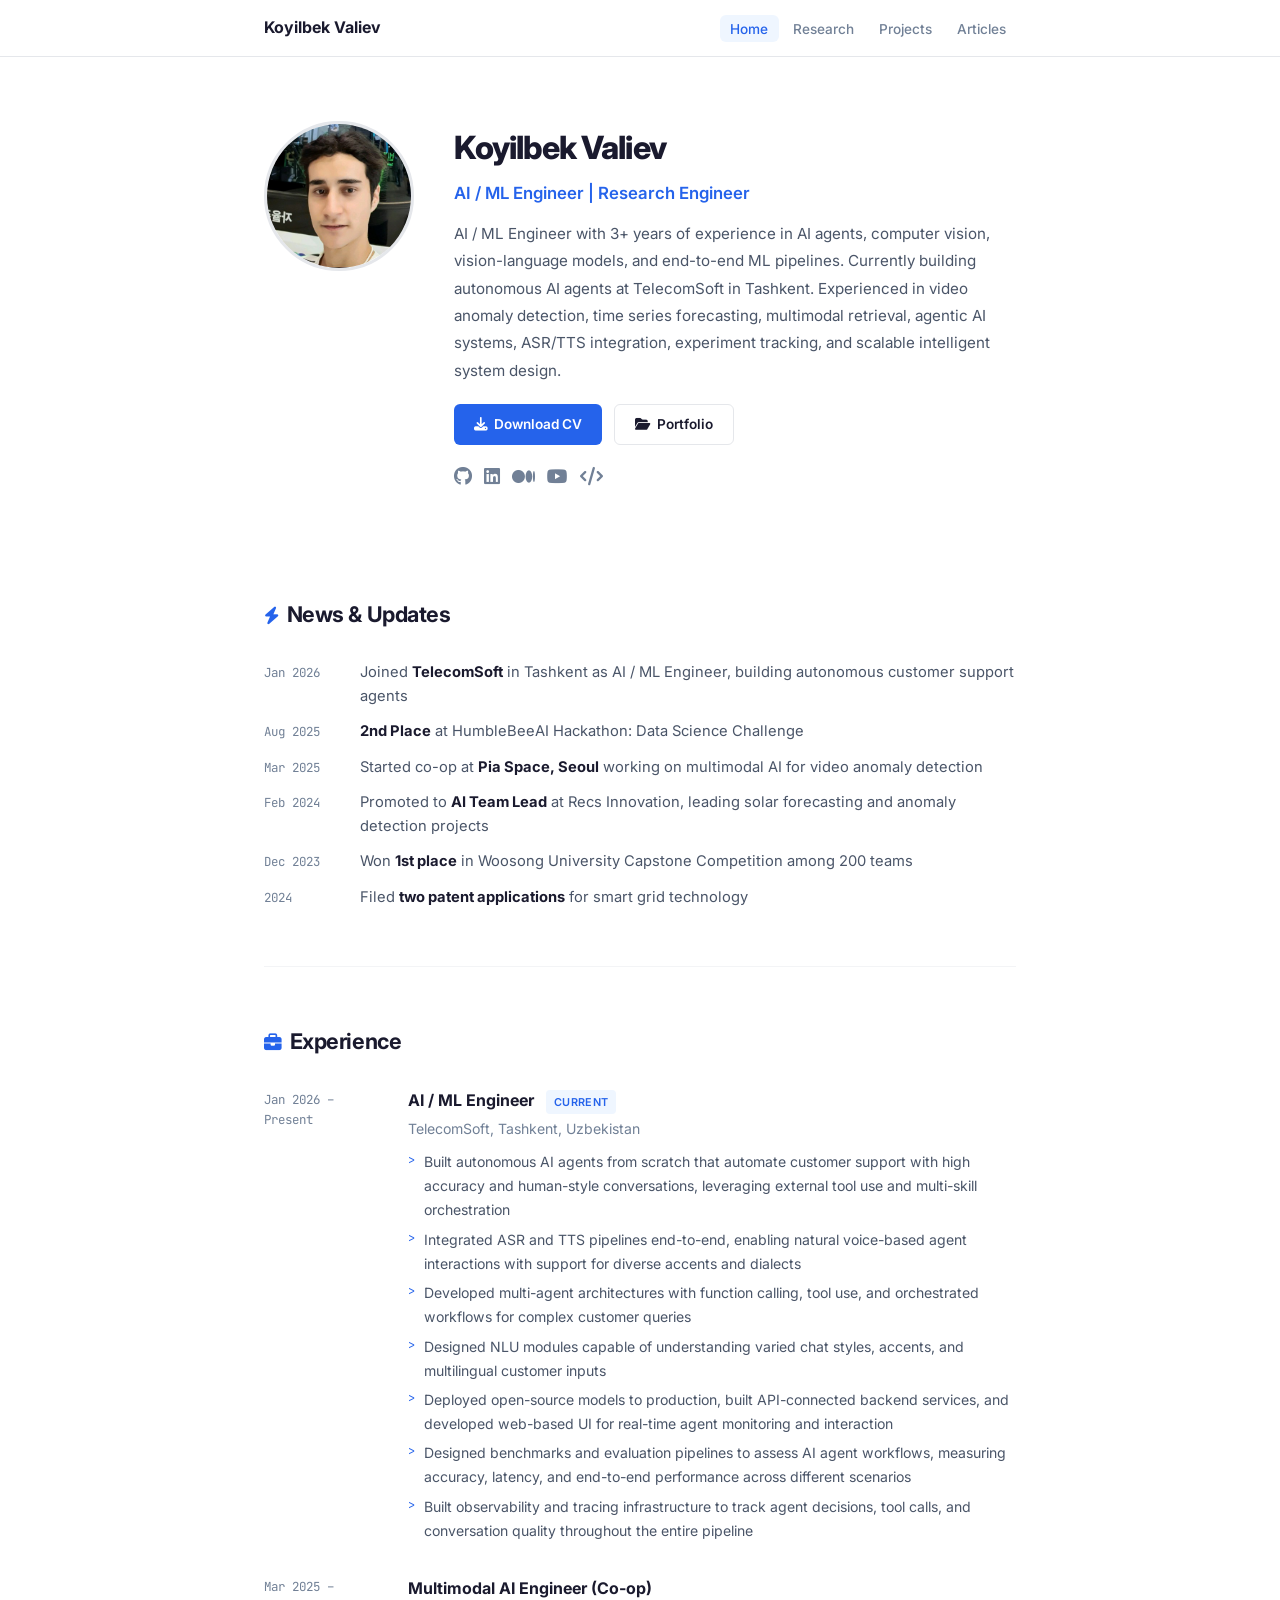
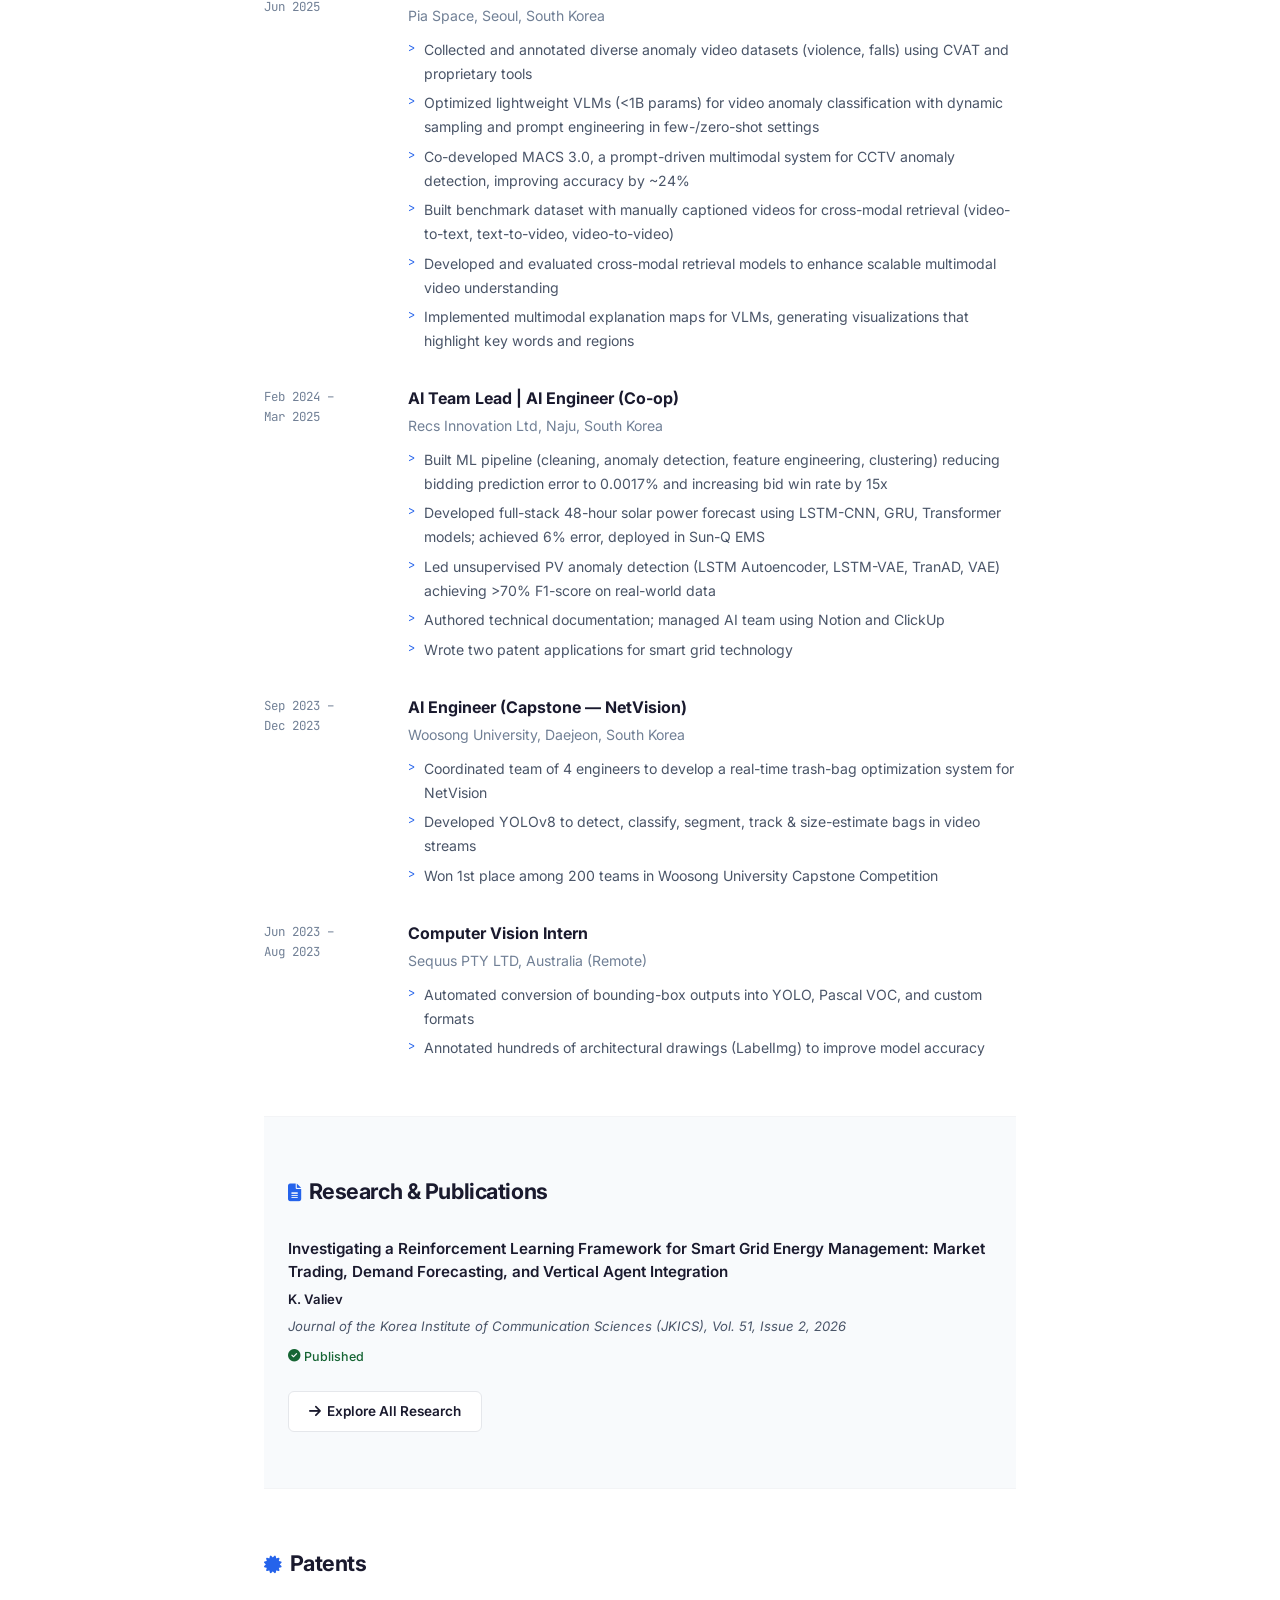
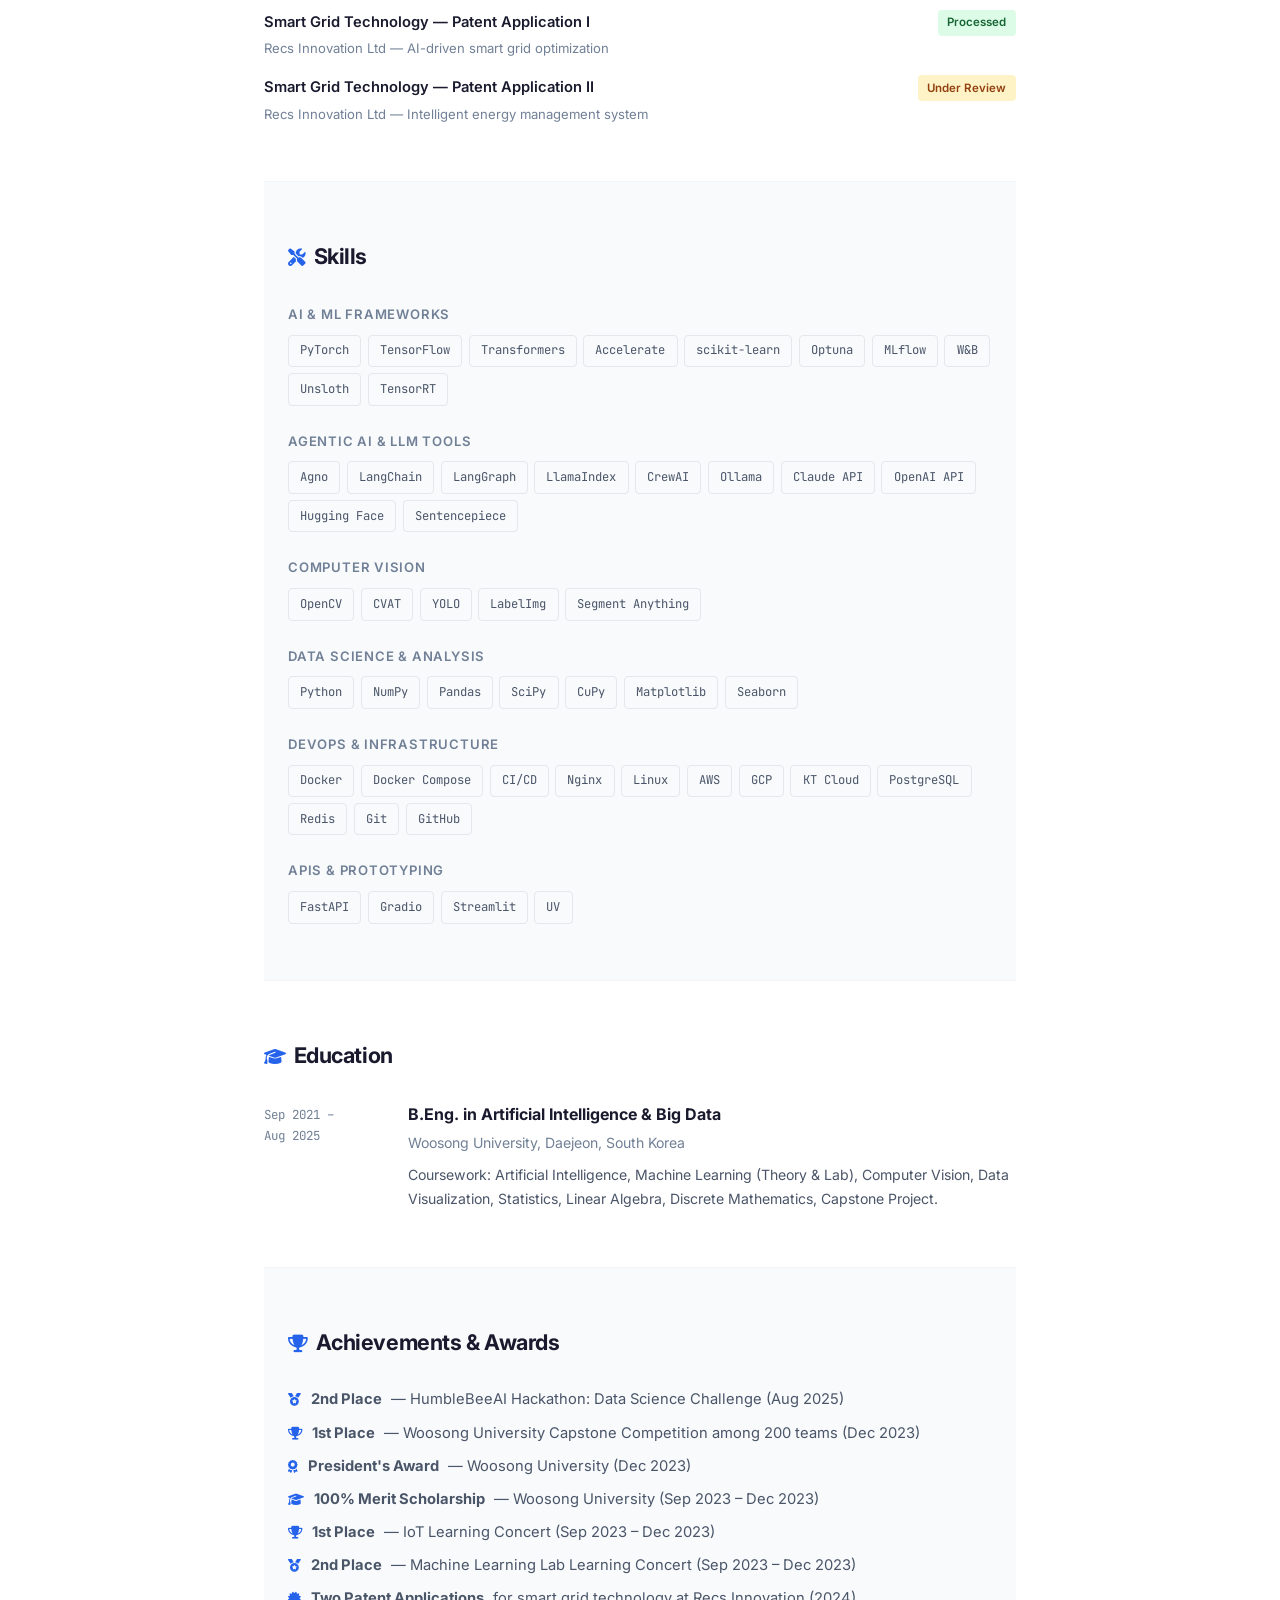
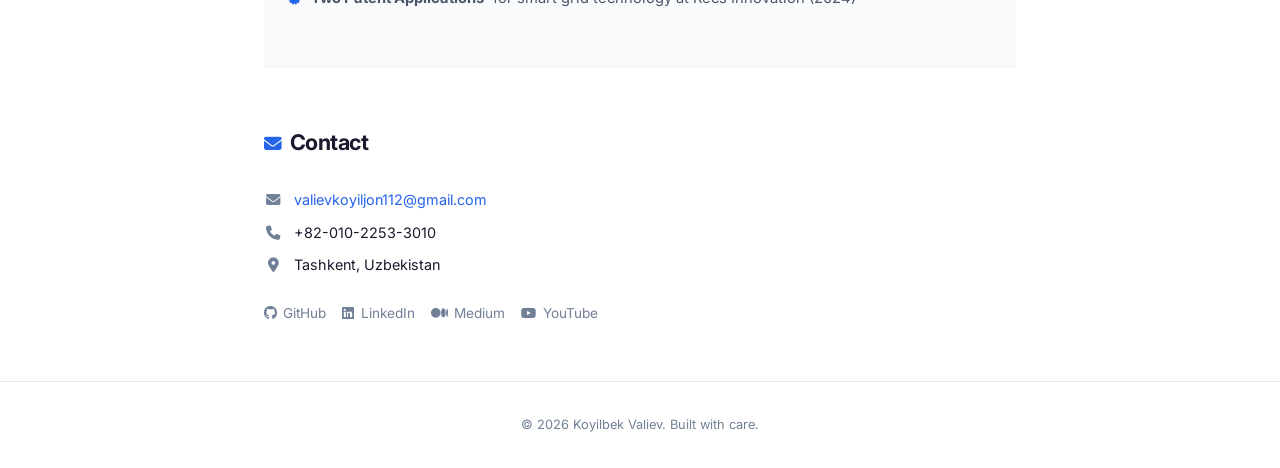
==== commit 98838512: "Add Articles page with blog-style reader and folder-based system New articles.html with full-page re" ====
--- a/index.html
+++ b/index.html
@@ -442,6 +442,7 @@
                 <li><a href="index.html" class="active">Home</a></li>
                 <li><a href="research.html">Research</a></li>
                 <li><a href="projects.html">Projects</a></li>
+                <li><a href="articles.html">Articles</a></li>
             </ul>
         </div>
     </nav>
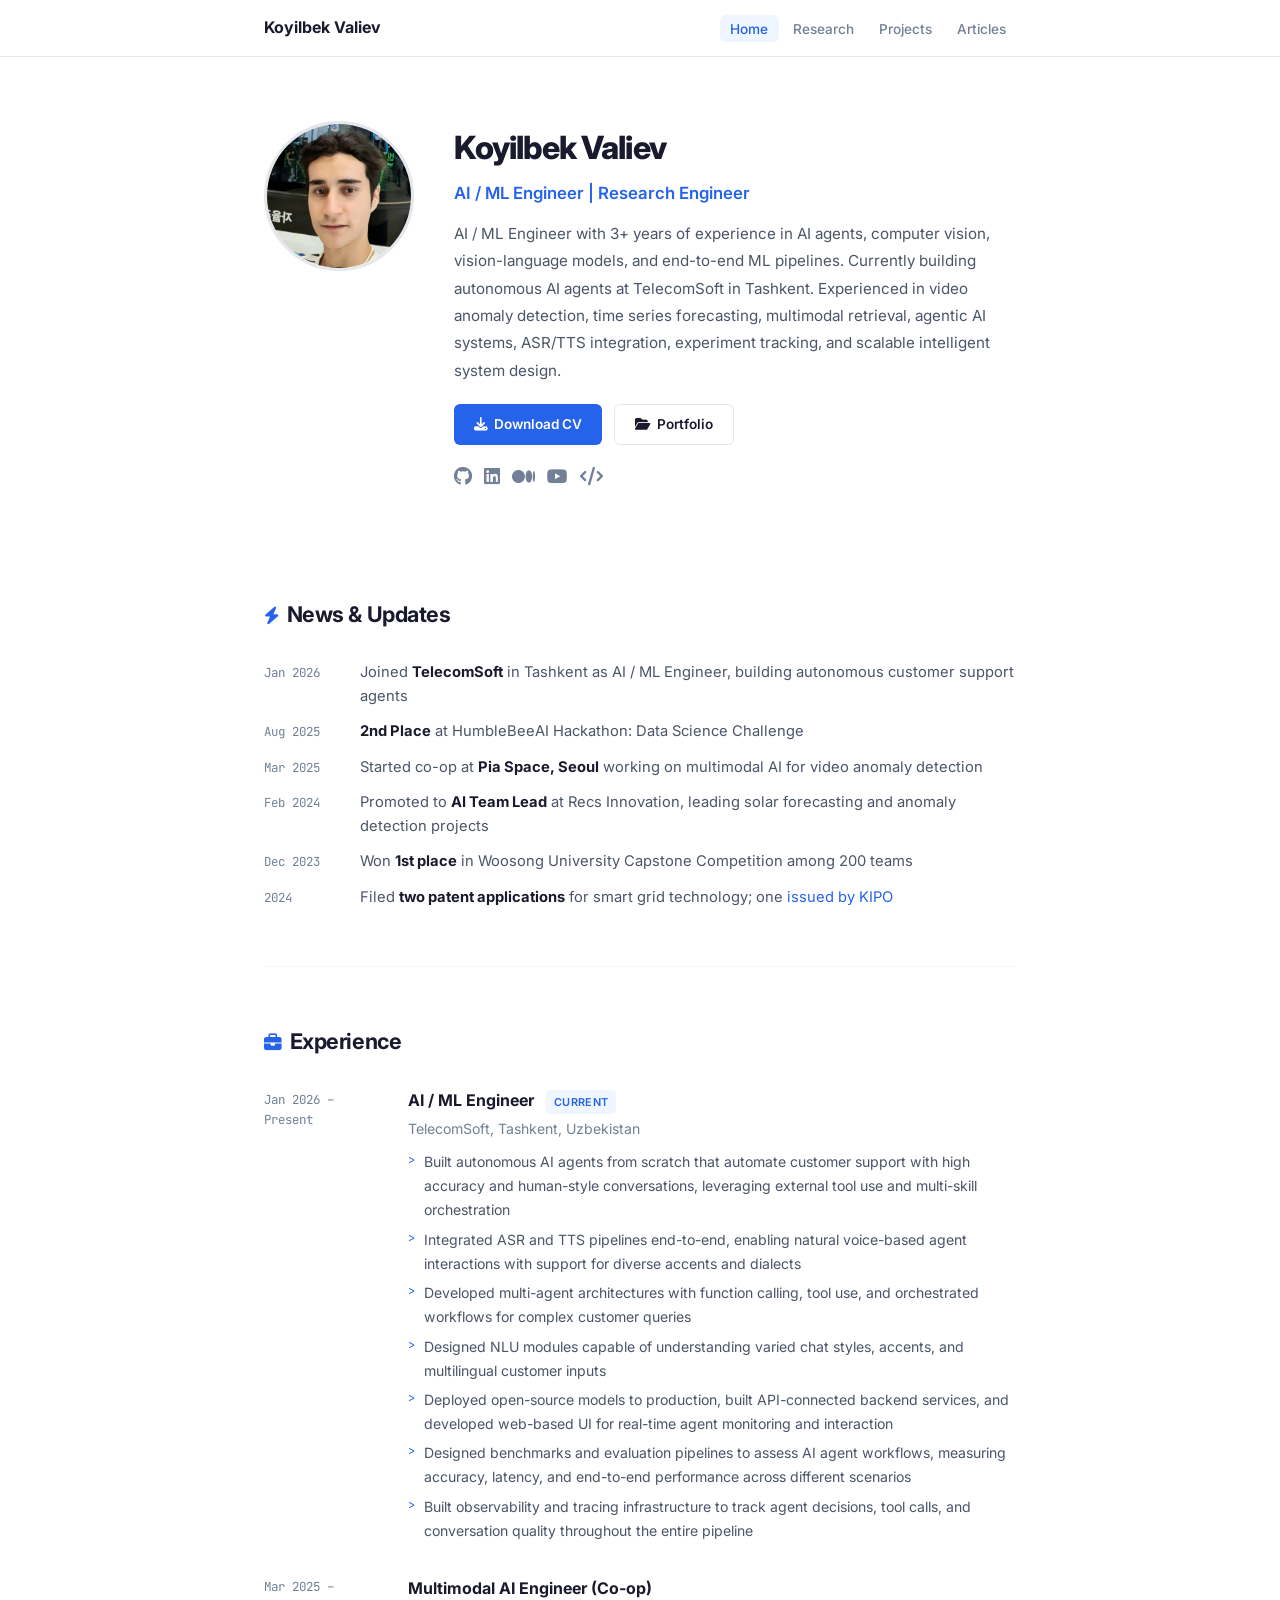
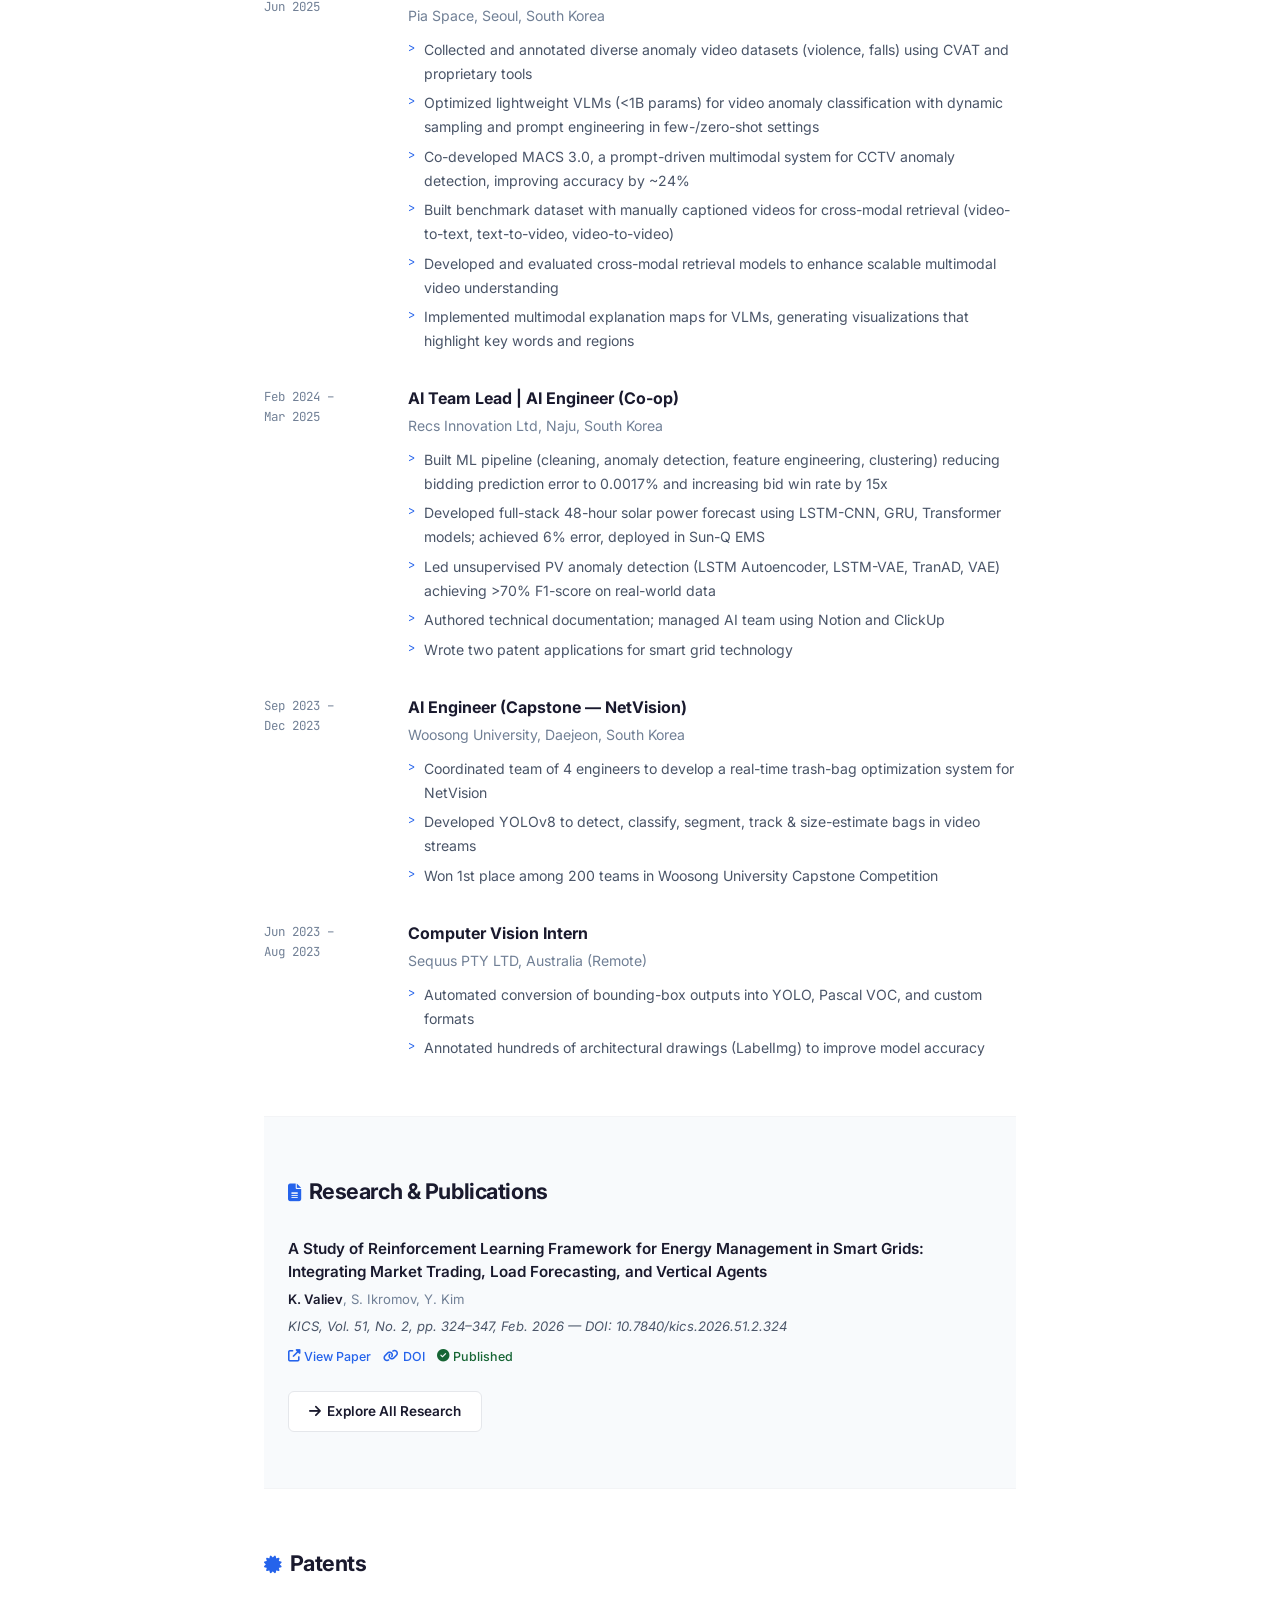
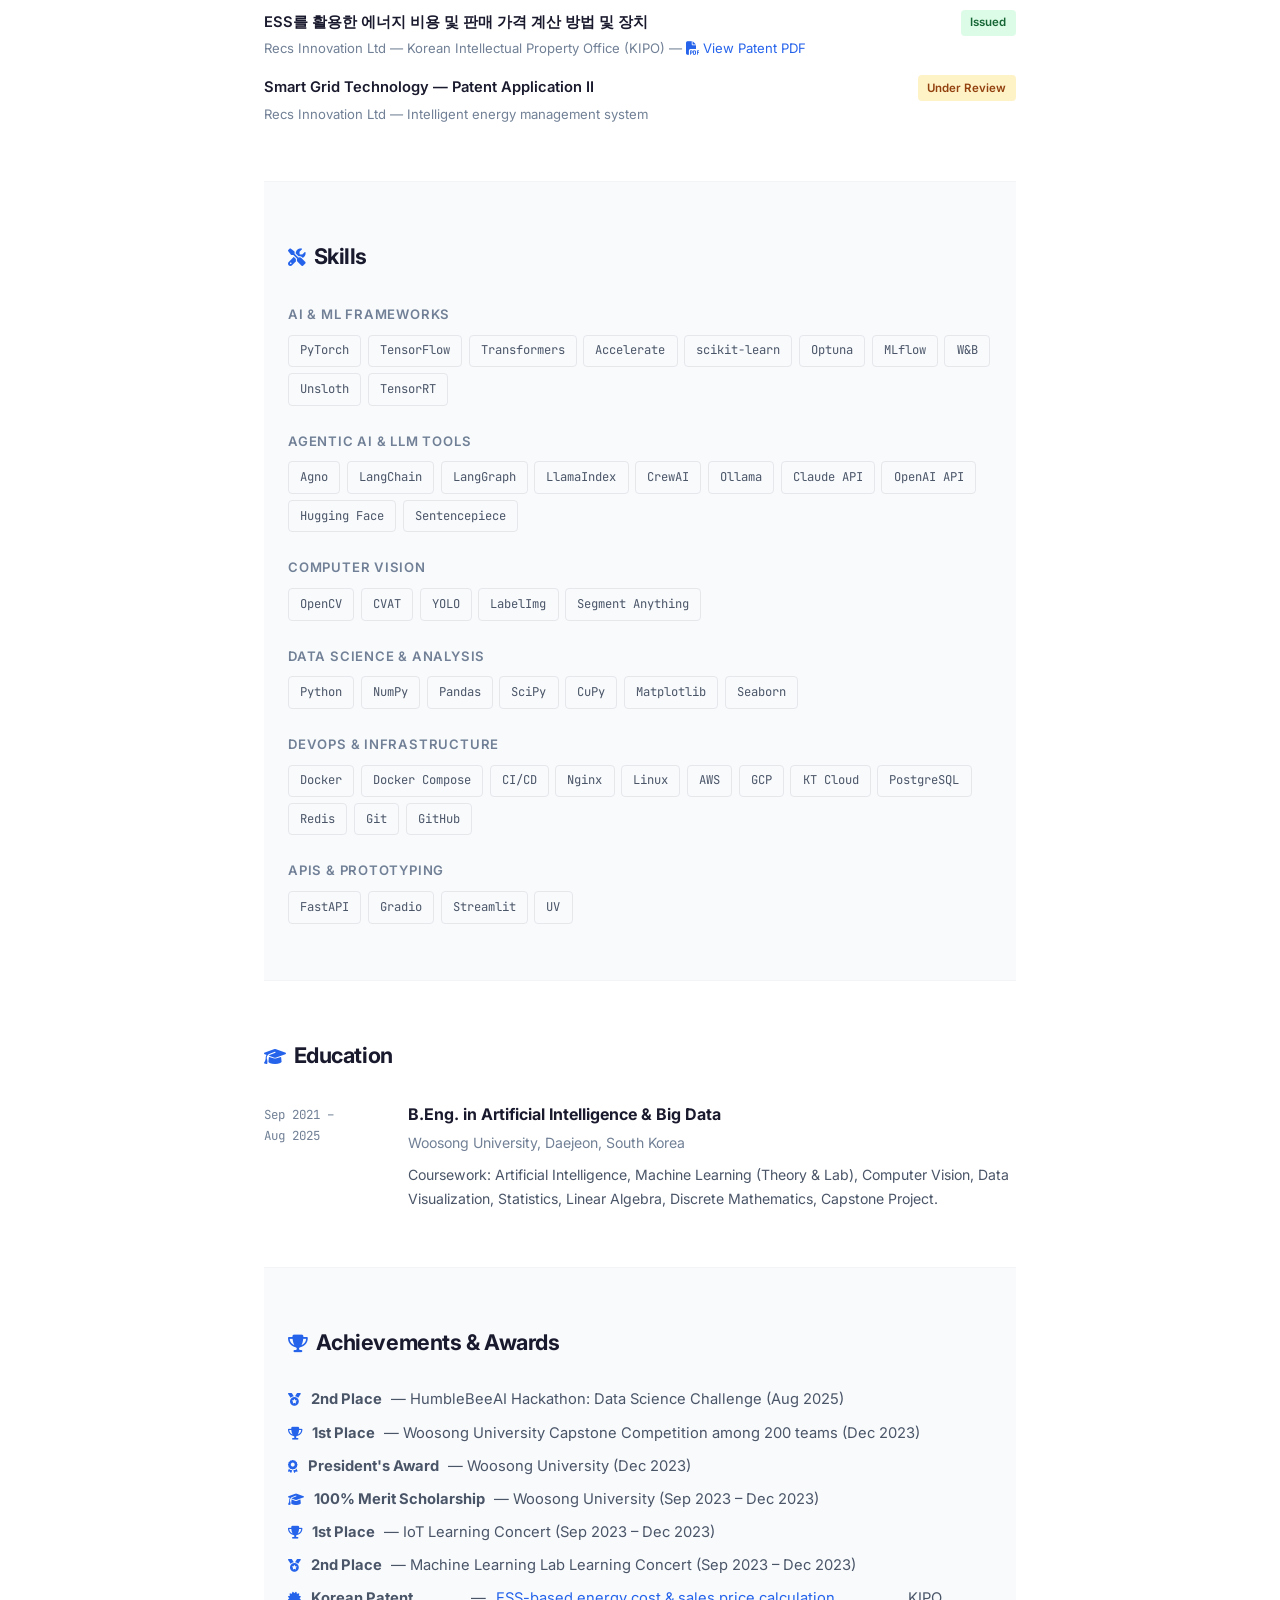
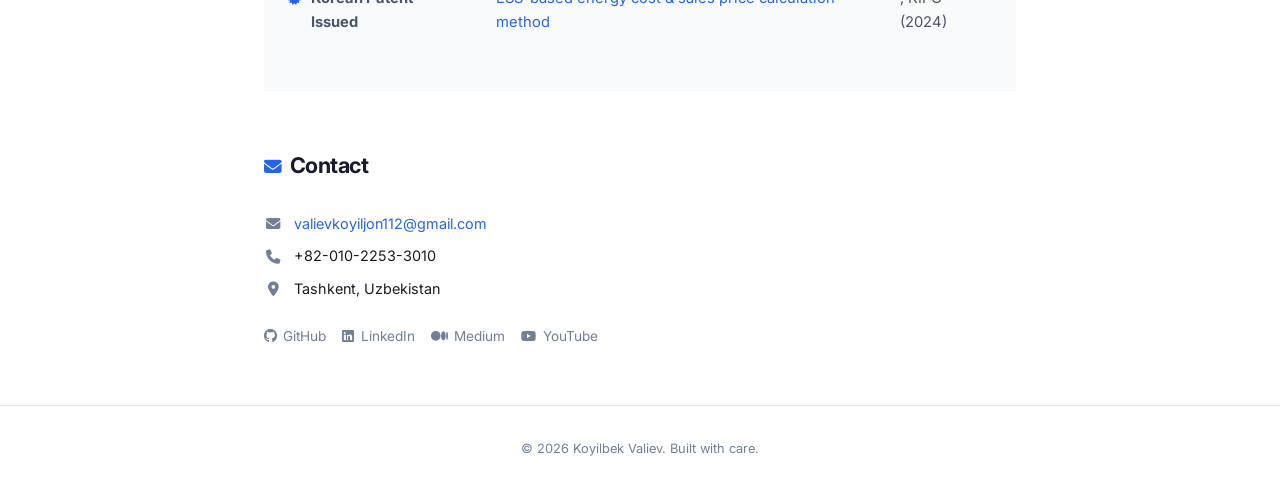
==== commit ab291fce: "Add ESS patent PDF and update research + publications - Upload South Korean KIPO patent (ESS energy " ====
--- a/index.html
+++ b/index.html
@@ -508,7 +508,7 @@
                 </li>
                 <li class="news-item">
                     <span class="news-date">2024</span>
-                    <span class="news-text">Filed <strong>two patent applications</strong> for smart grid technology</span>
+                    <span class="news-text">Filed <strong>two patent applications</strong> for smart grid technology; one <a href="patents/ESS_patent_KR.pdf" target="_blank" rel="noopener">issued by KIPO</a></span>
                 </li>
             </ul>
         </section>
@@ -598,10 +598,12 @@
                 <h2 class="section-title"><i class="fas fa-file-alt"></i>Research &amp; Publications</h2>
                 <div class="pub-list">
                     <div class="pub-item">
-                        <div class="pub-title">Investigating a Reinforcement Learning Framework for Smart Grid Energy Management: Market Trading, Demand Forecasting, and Vertical Agent Integration</div>
-                        <div class="pub-authors"><span class="me">K. Valiev</span></div>
-                        <div class="pub-venue">Journal of the Korea Institute of Communication Sciences (JKICS), Vol. 51, Issue 2, 2026</div>
+                        <div class="pub-title">A Study of Reinforcement Learning Framework for Energy Management in Smart Grids: Integrating Market Trading, Load Forecasting, and Vertical Agents</div>
+                        <div class="pub-authors"><span class="me">K. Valiev</span>, S. Ikromov, Y. Kim</div>
+                        <div class="pub-venue">KICS, Vol. 51, No. 2, pp. 324–347, Feb. 2026 &mdash; DOI: 10.7840/kics.2026.51.2.324</div>
                         <div class="pub-links">
+                            <a href="https://journal.kics.or.kr/digital-library/105868" class="pub-link" target="_blank" rel="noopener"><i class="fas fa-external-link-alt"></i> View Paper</a>
+                            <a href="https://doi.org/10.7840/kics.2026.51.2.324" class="pub-link" target="_blank" rel="noopener"><i class="fas fa-link"></i> DOI</a>
                             <span class="pub-link" style="color: #166534;"><i class="fas fa-check-circle"></i> Published</span>
                         </div>
                     </div>
@@ -618,10 +620,13 @@
             <div class="patent-list">
                 <div class="patent-item">
                     <div class="patent-info">
-                        <h4>Smart Grid Technology &mdash; Patent Application I</h4>
-                        <p>Recs Innovation Ltd &mdash; AI-driven smart grid optimization</p>
-                    </div>
-                    <span class="patent-status reviewed">Processed</span>
+                        <h4>ESS를 활용한 에너지 비용 및 판매 가격 계산 방법 및 장치</h4>
+                        <p>Recs Innovation Ltd &mdash; Korean Intellectual Property Office (KIPO) &mdash;
+                        <a href="patents/ESS_patent_KR.pdf" target="_blank" rel="noopener" style="color:var(--accent);text-decoration:none;">
+                            <i class="fas fa-file-pdf"></i> View Patent PDF
+                        </a></p>
+                    </div>
+                    <span class="patent-status reviewed">Issued</span>
                 </div>
                 <div class="patent-item">
                     <div class="patent-info">
@@ -702,7 +707,7 @@
                     <li><i class="fas fa-graduation-cap"></i> <strong>100% Merit Scholarship</strong> &mdash; Woosong University (Sep 2023 &ndash; Dec 2023)</li>
                     <li><i class="fas fa-trophy"></i> <strong>1st Place</strong> &mdash; IoT Learning Concert (Sep 2023 &ndash; Dec 2023)</li>
                     <li><i class="fas fa-medal"></i> <strong>2nd Place</strong> &mdash; Machine Learning Lab Learning Concert (Sep 2023 &ndash; Dec 2023)</li>
-                    <li><i class="fas fa-certificate"></i> <strong>Two Patent Applications</strong> for smart grid technology at Recs Innovation (2024)</li>
+                    <li><i class="fas fa-certificate"></i> <strong>Korean Patent Issued</strong> &mdash; <a href="patents/ESS_patent_KR.pdf" target="_blank" rel="noopener" style="color:var(--accent);text-decoration:none;">ESS-based energy cost &amp; sales price calculation method</a>, KIPO (2024)</li>
                 </ul>
             </div>
         </section>
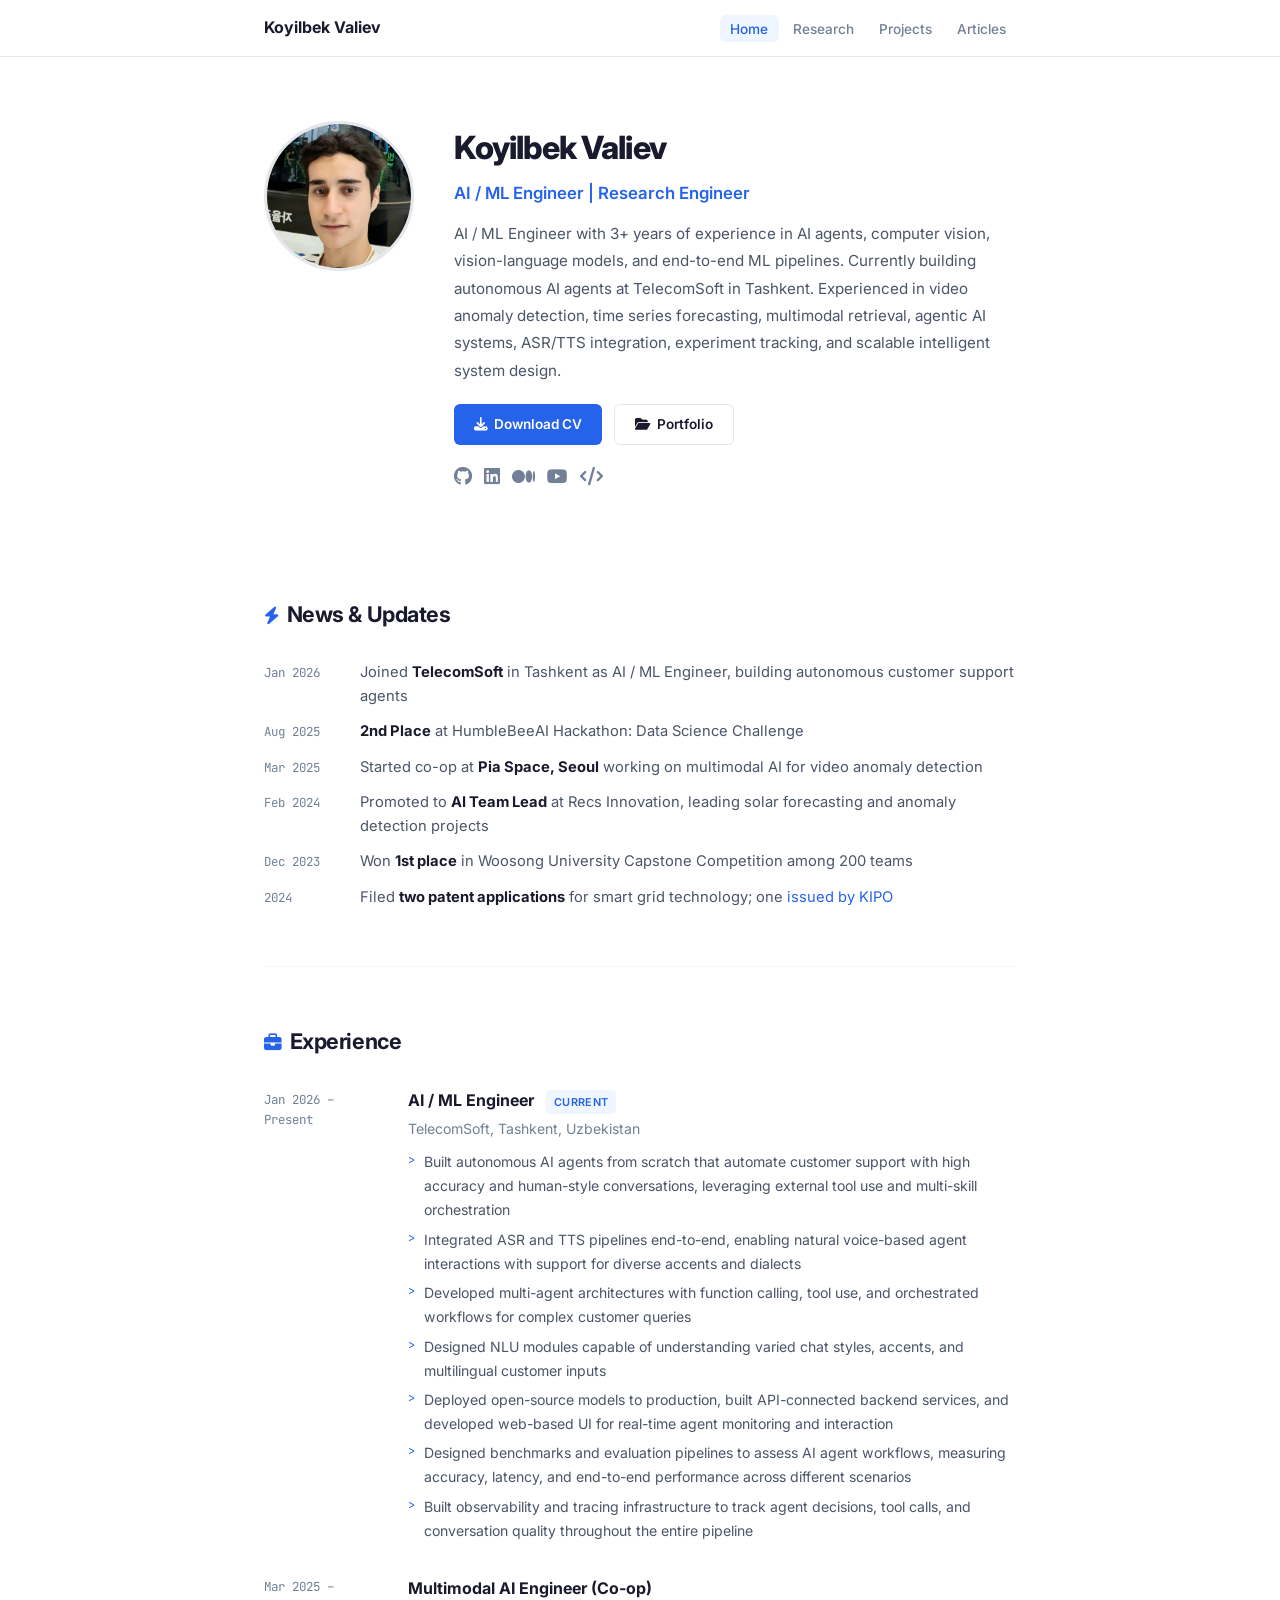
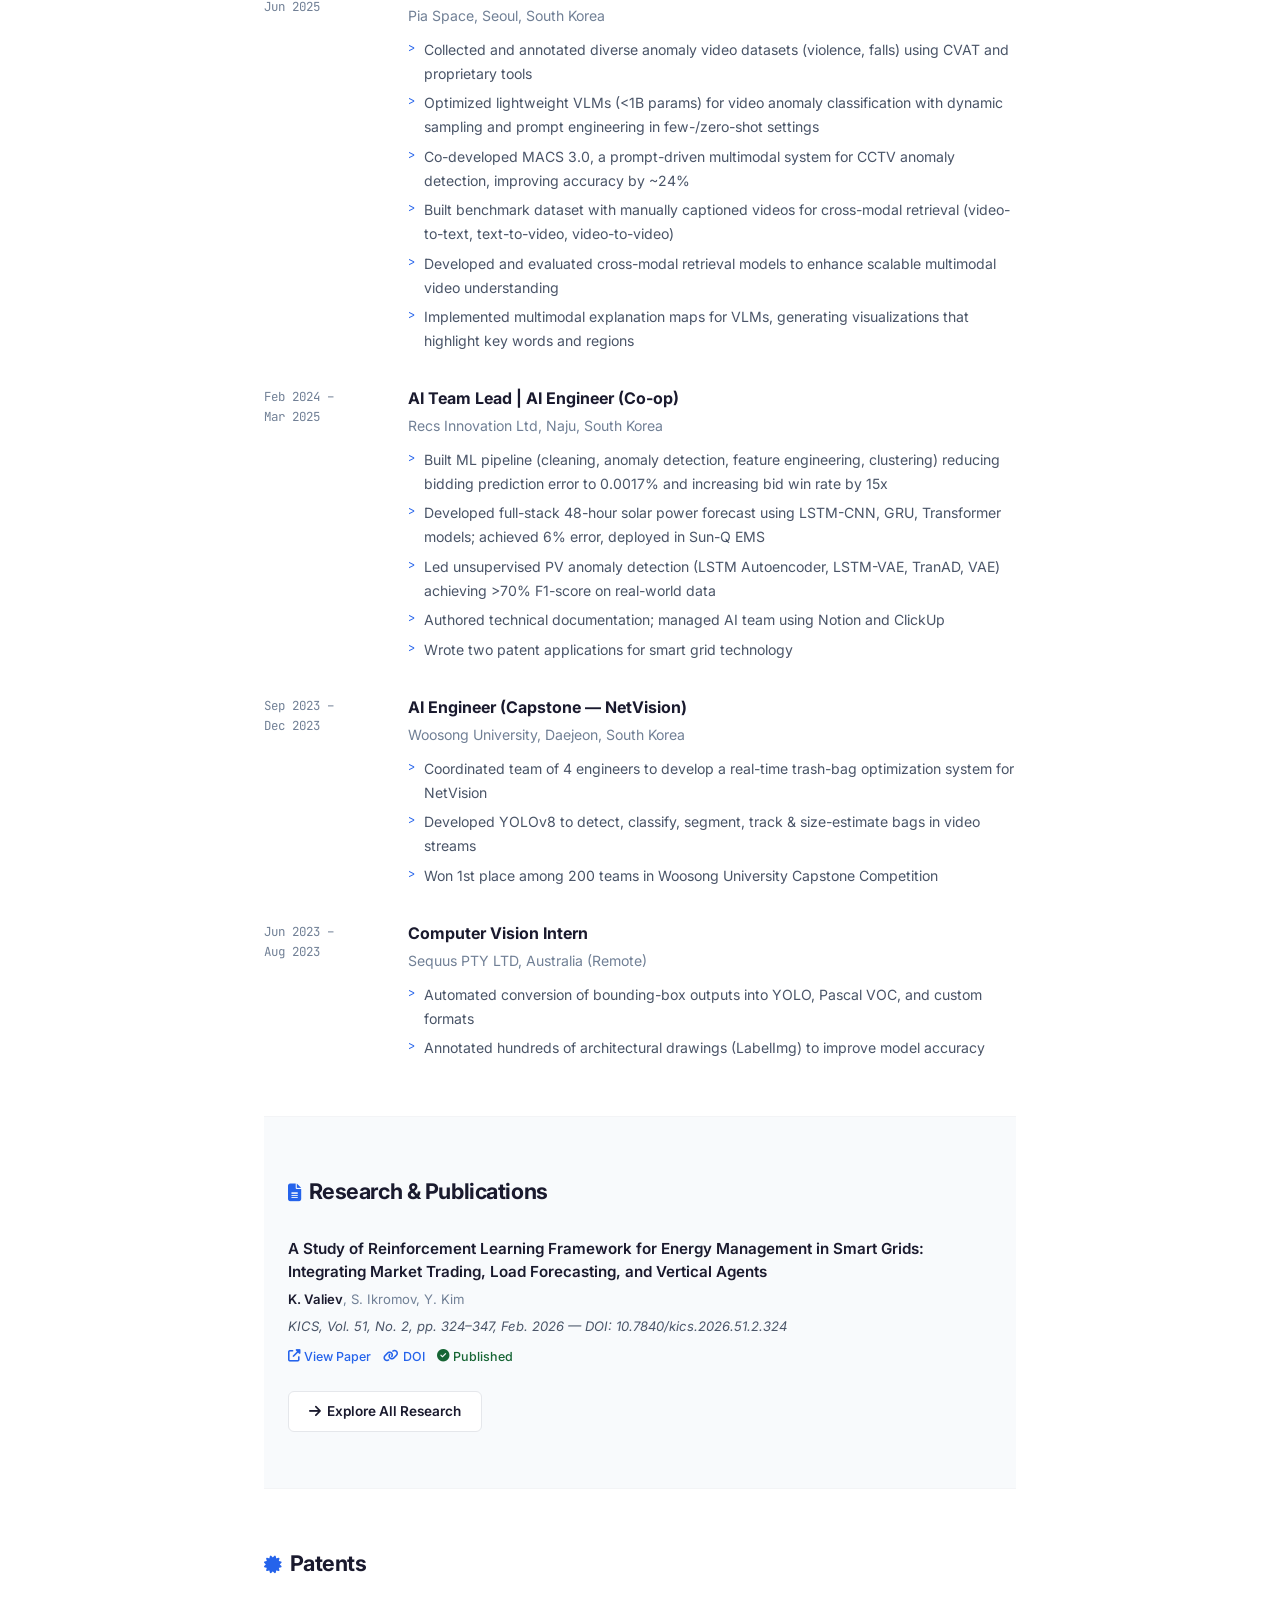
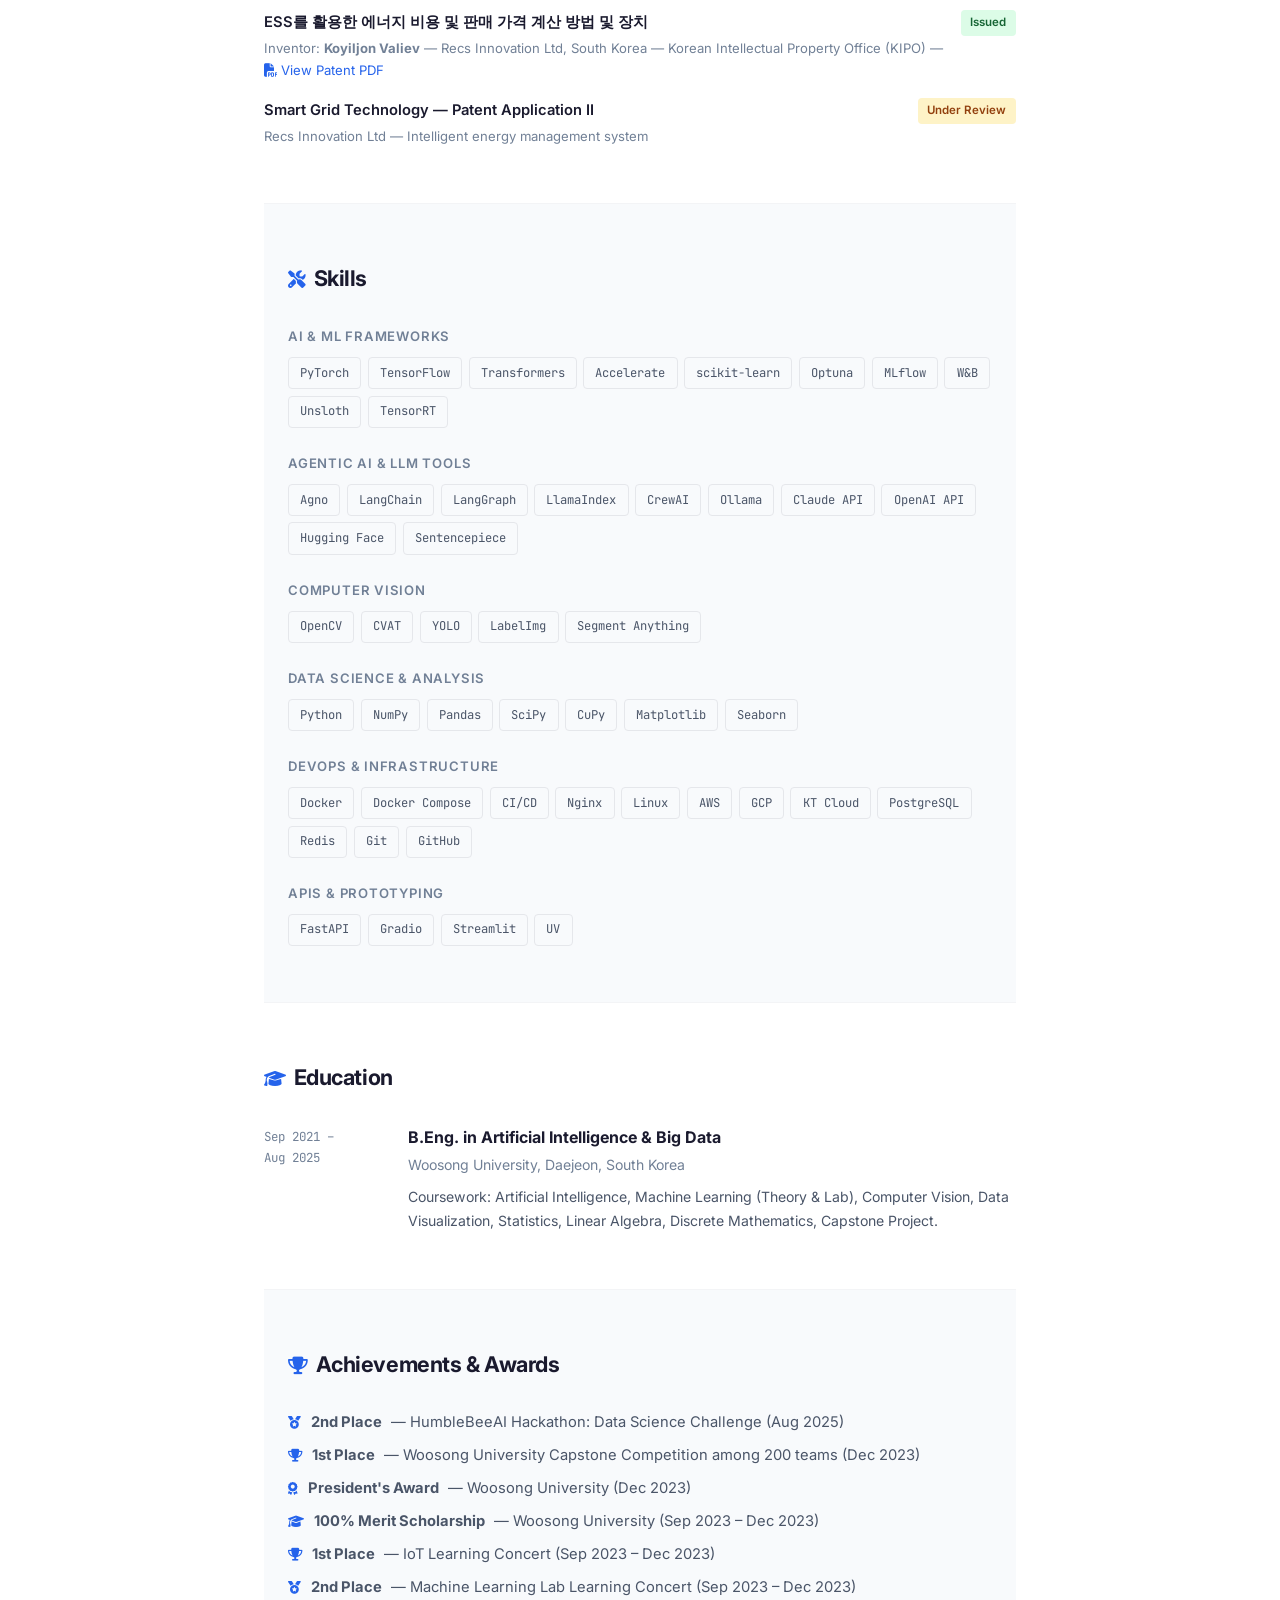
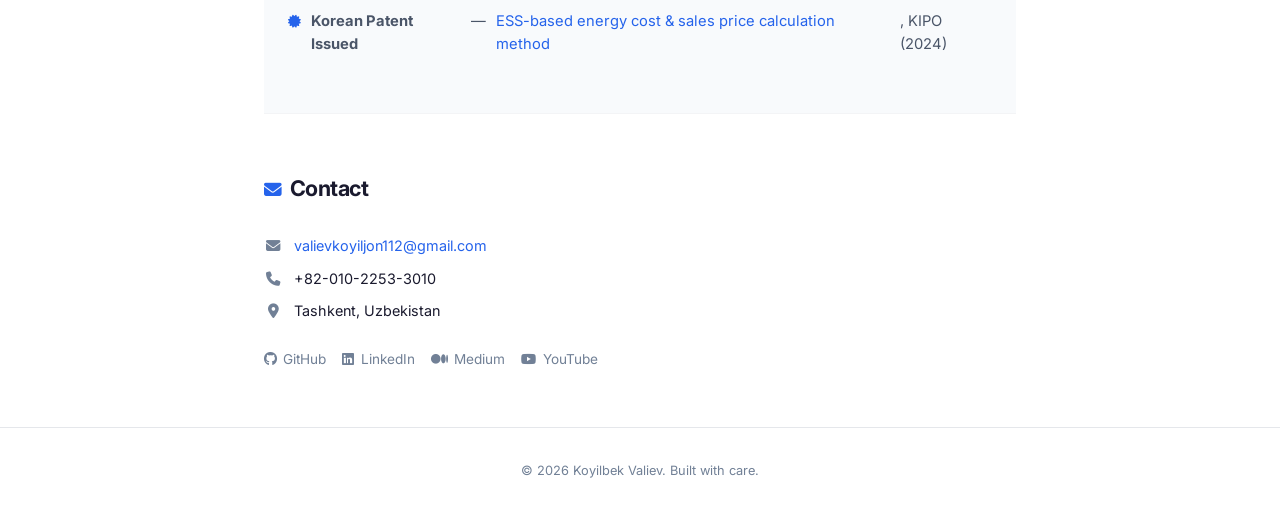
==== commit 7c27e204: "Add inventor name and South Korea credit to ESS patent on homepage" ====
--- a/index.html
+++ b/index.html
@@ -621,7 +621,7 @@
                 <div class="patent-item">
                     <div class="patent-info">
                         <h4>ESS를 활용한 에너지 비용 및 판매 가격 계산 방법 및 장치</h4>
-                        <p>Recs Innovation Ltd &mdash; Korean Intellectual Property Office (KIPO) &mdash;
+                        <p>Inventor: <strong>Koyiljon Valiev</strong> &mdash; Recs Innovation Ltd, South Korea &mdash; Korean Intellectual Property Office (KIPO) &mdash;
                         <a href="patents/ESS_patent_KR.pdf" target="_blank" rel="noopener" style="color:var(--accent);text-decoration:none;">
                             <i class="fas fa-file-pdf"></i> View Patent PDF
                         </a></p>
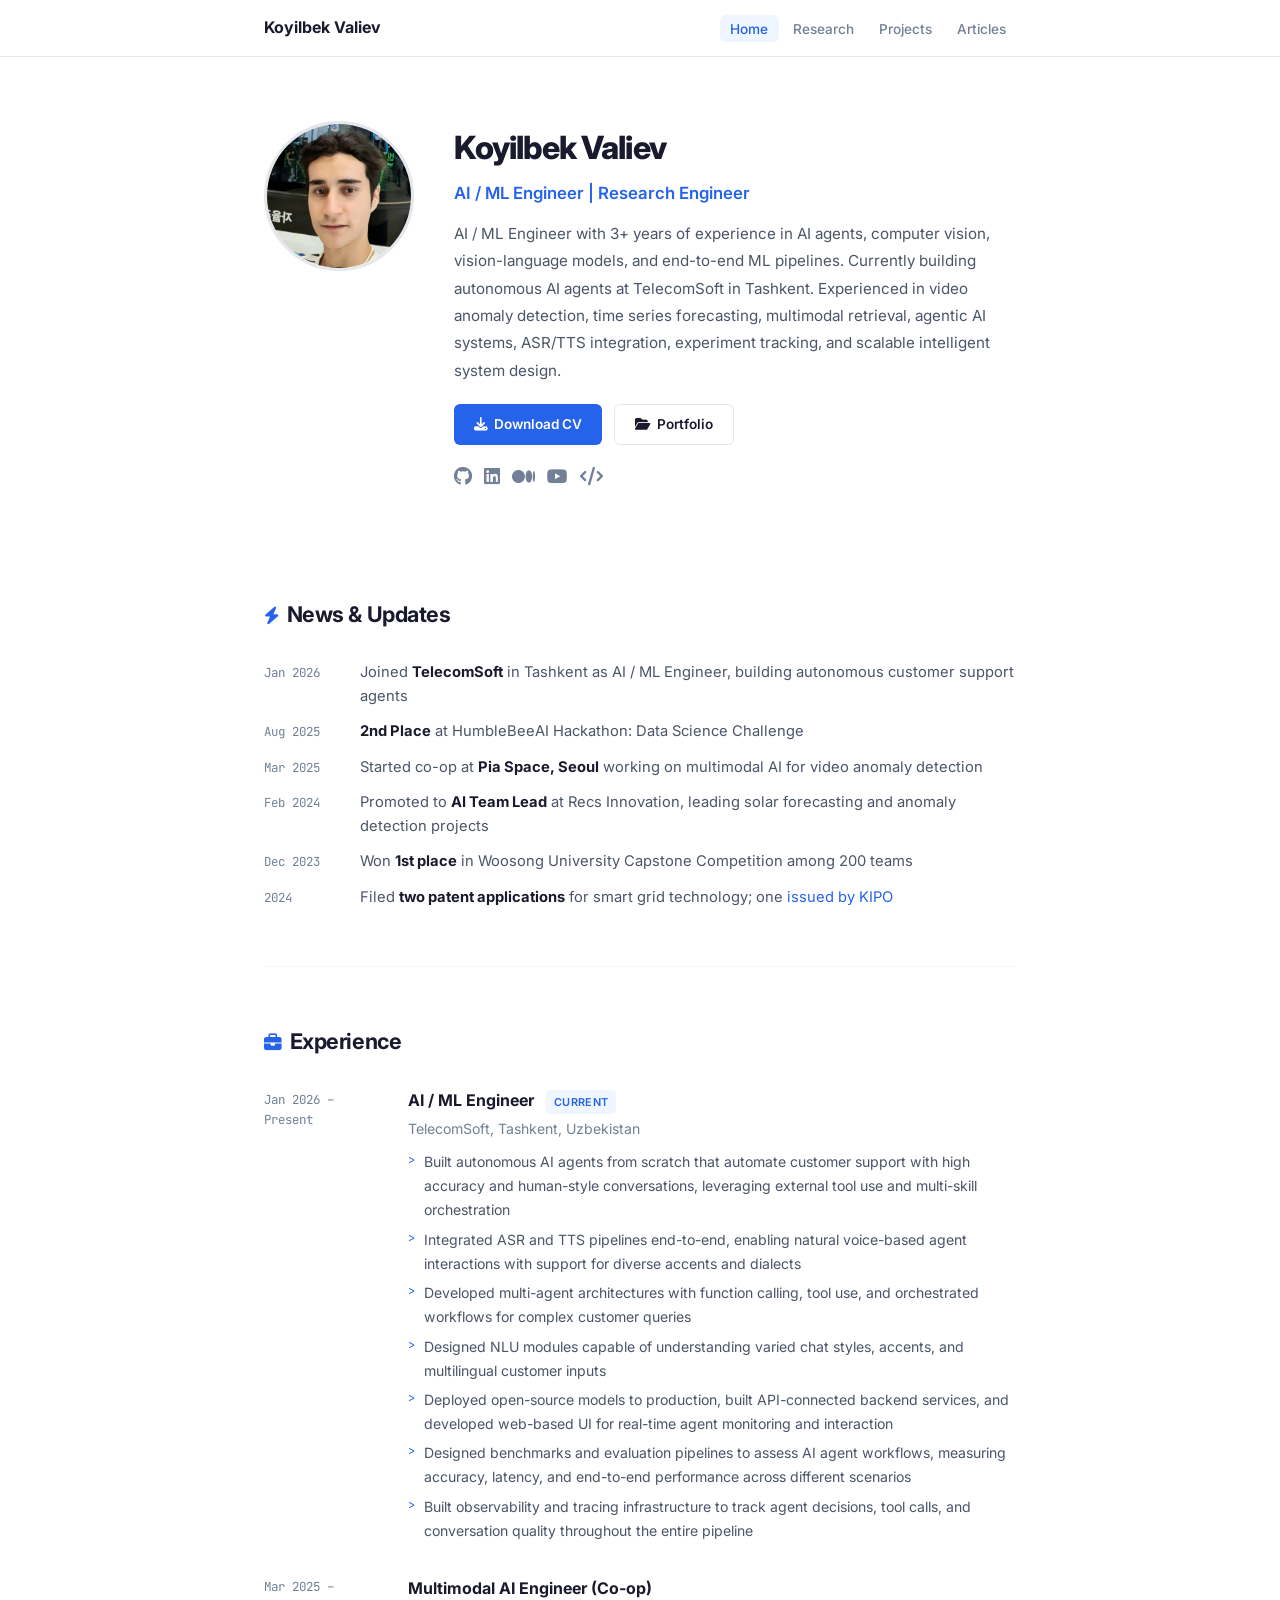
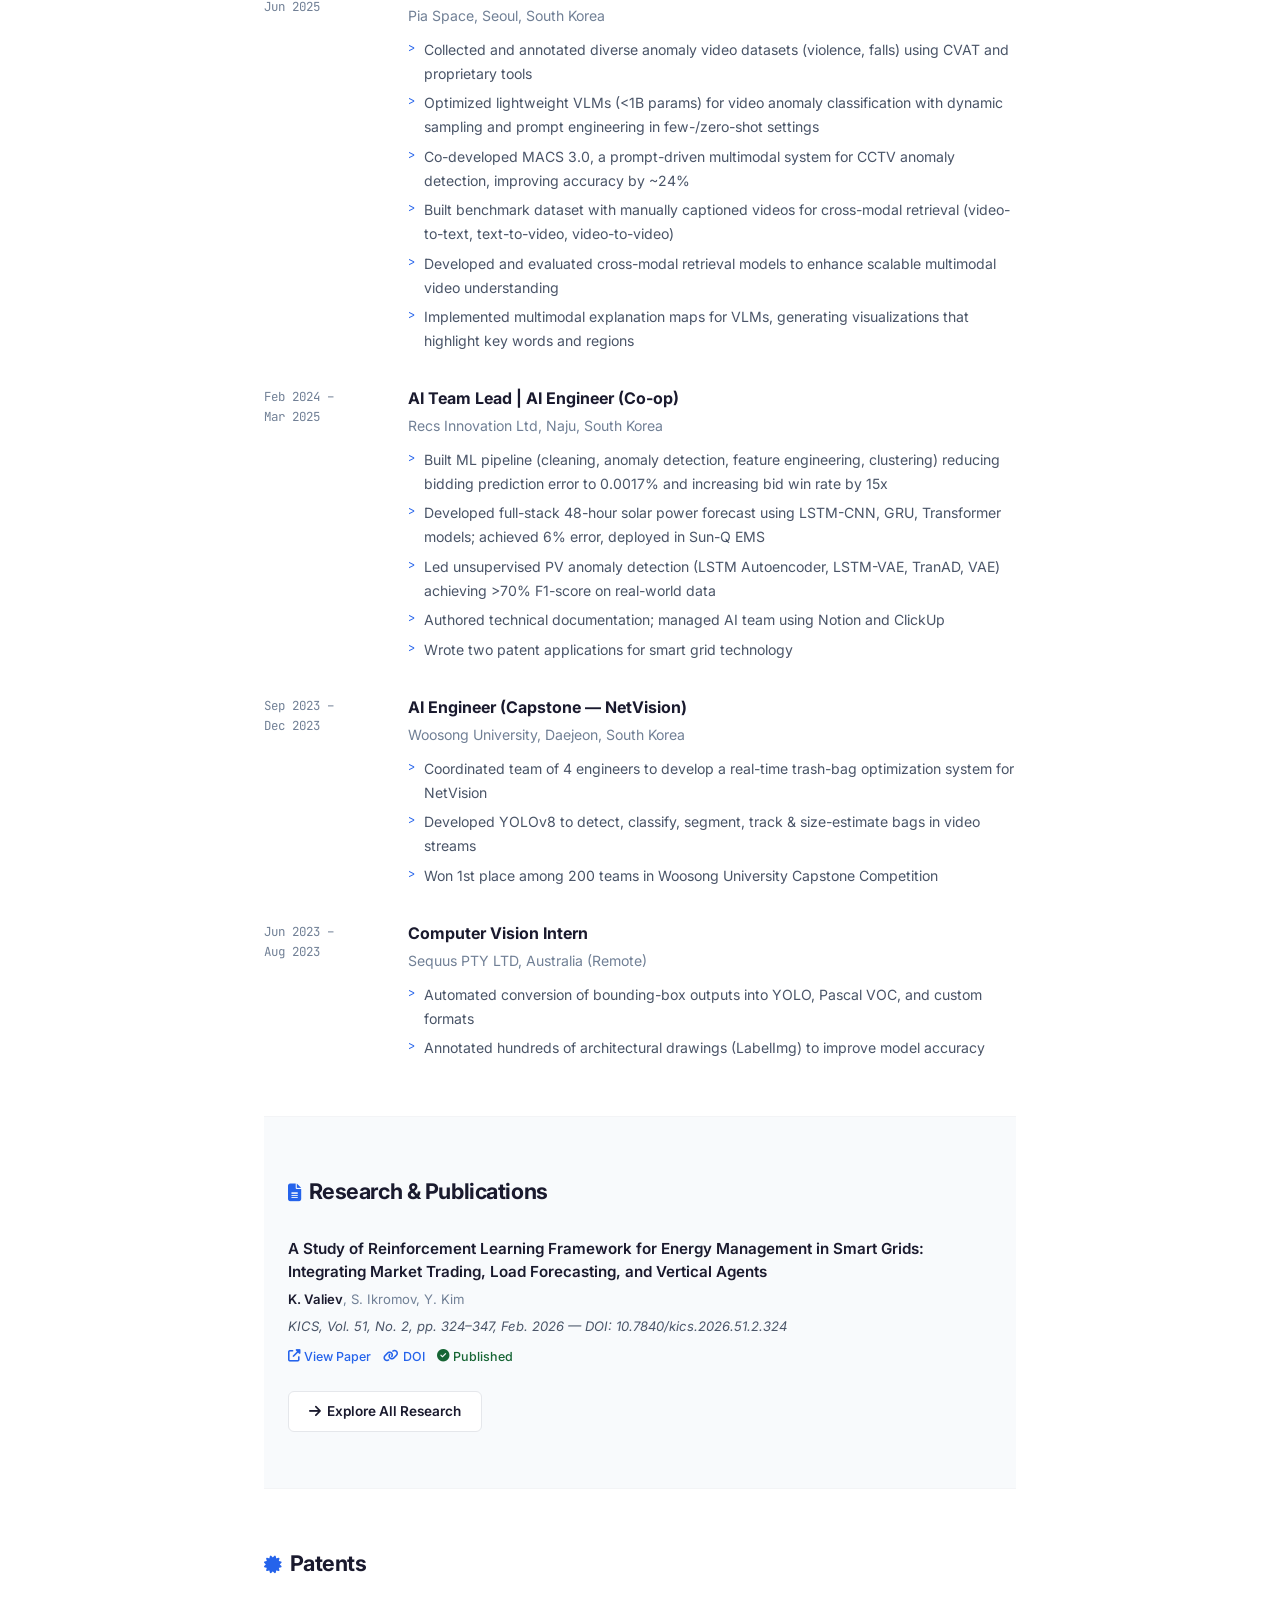
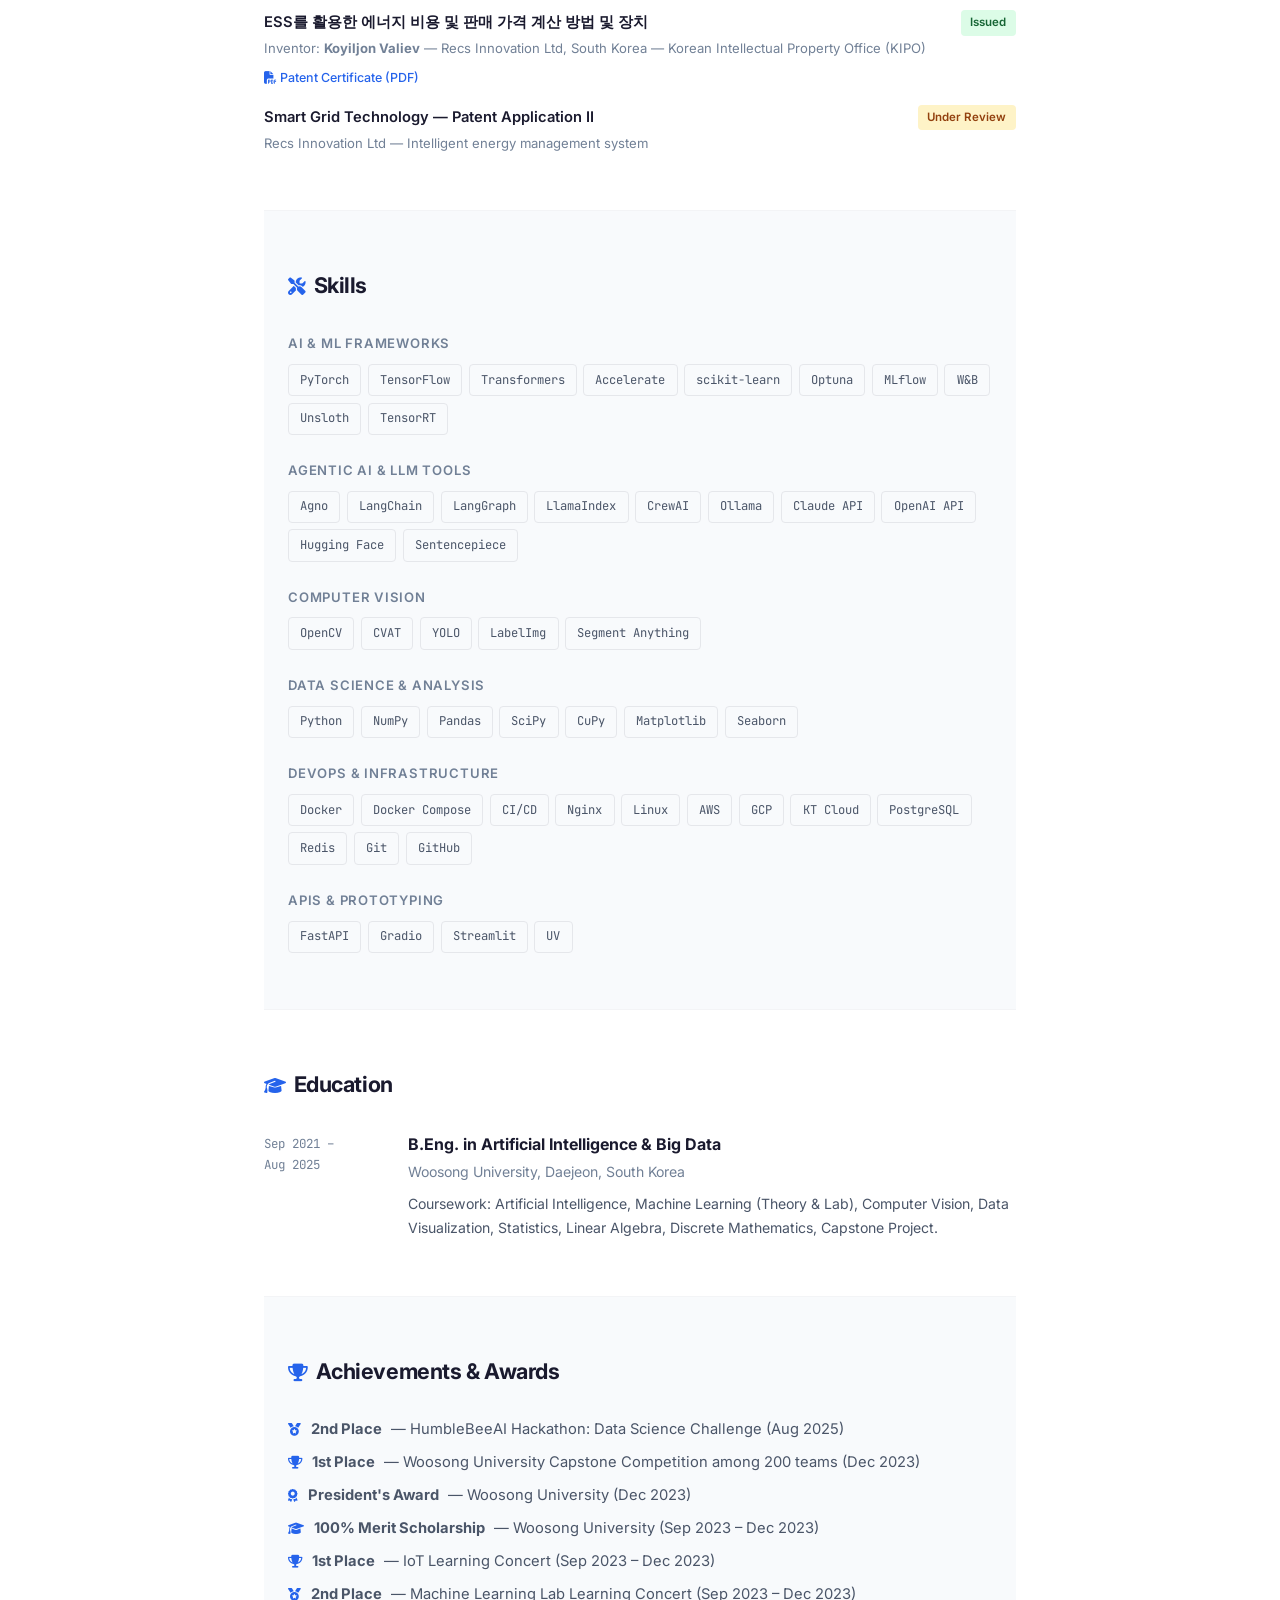
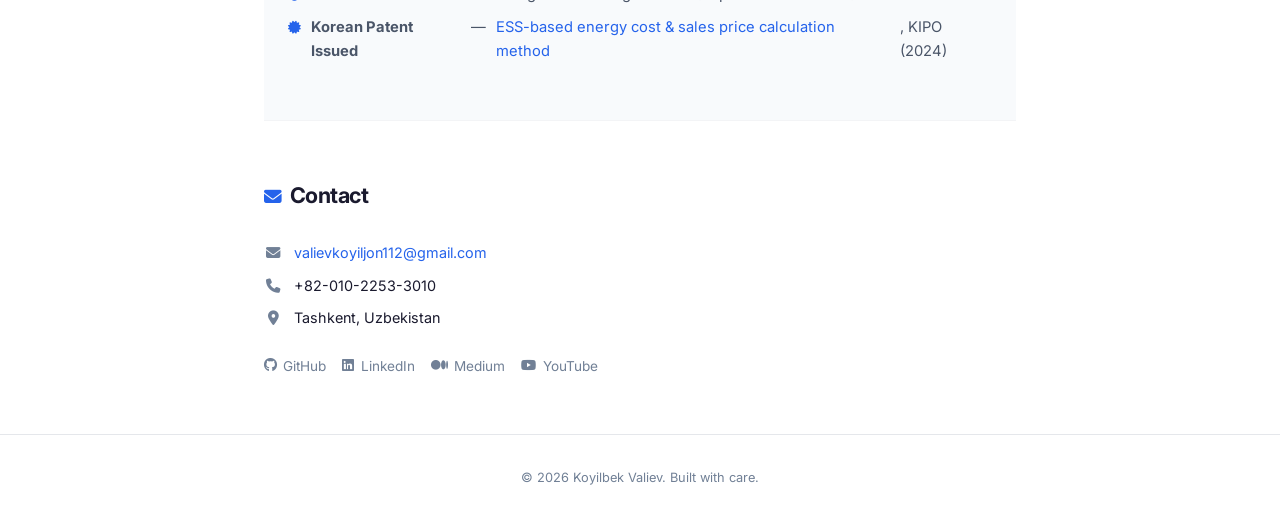
==== commit 61ebf978: "Add absolute patent certificate link to homepage and research panel" ====
--- a/index.html
+++ b/index.html
@@ -621,10 +621,12 @@
                 <div class="patent-item">
                     <div class="patent-info">
                         <h4>ESS를 활용한 에너지 비용 및 판매 가격 계산 방법 및 장치</h4>
-                        <p>Inventor: <strong>Koyiljon Valiev</strong> &mdash; Recs Innovation Ltd, South Korea &mdash; Korean Intellectual Property Office (KIPO) &mdash;
-                        <a href="patents/ESS_patent_KR.pdf" target="_blank" rel="noopener" style="color:var(--accent);text-decoration:none;">
-                            <i class="fas fa-file-pdf"></i> View Patent PDF
-                        </a></p>
+                        <p>Inventor: <strong>Koyiljon Valiev</strong> &mdash; Recs Innovation Ltd, South Korea &mdash; Korean Intellectual Property Office (KIPO)</p>
+                        <div style="display:flex;gap:0.75rem;flex-wrap:wrap;margin-top:0.5rem;">
+                            <a href="https://valiev-koyiljon.github.io/Web/patents/ESS_patent_KR.pdf" target="_blank" rel="noopener" class="pub-link">
+                                <i class="fas fa-file-pdf"></i> Patent Certificate (PDF)
+                            </a>
+                        </div>
                     </div>
                     <span class="patent-status reviewed">Issued</span>
                 </div>
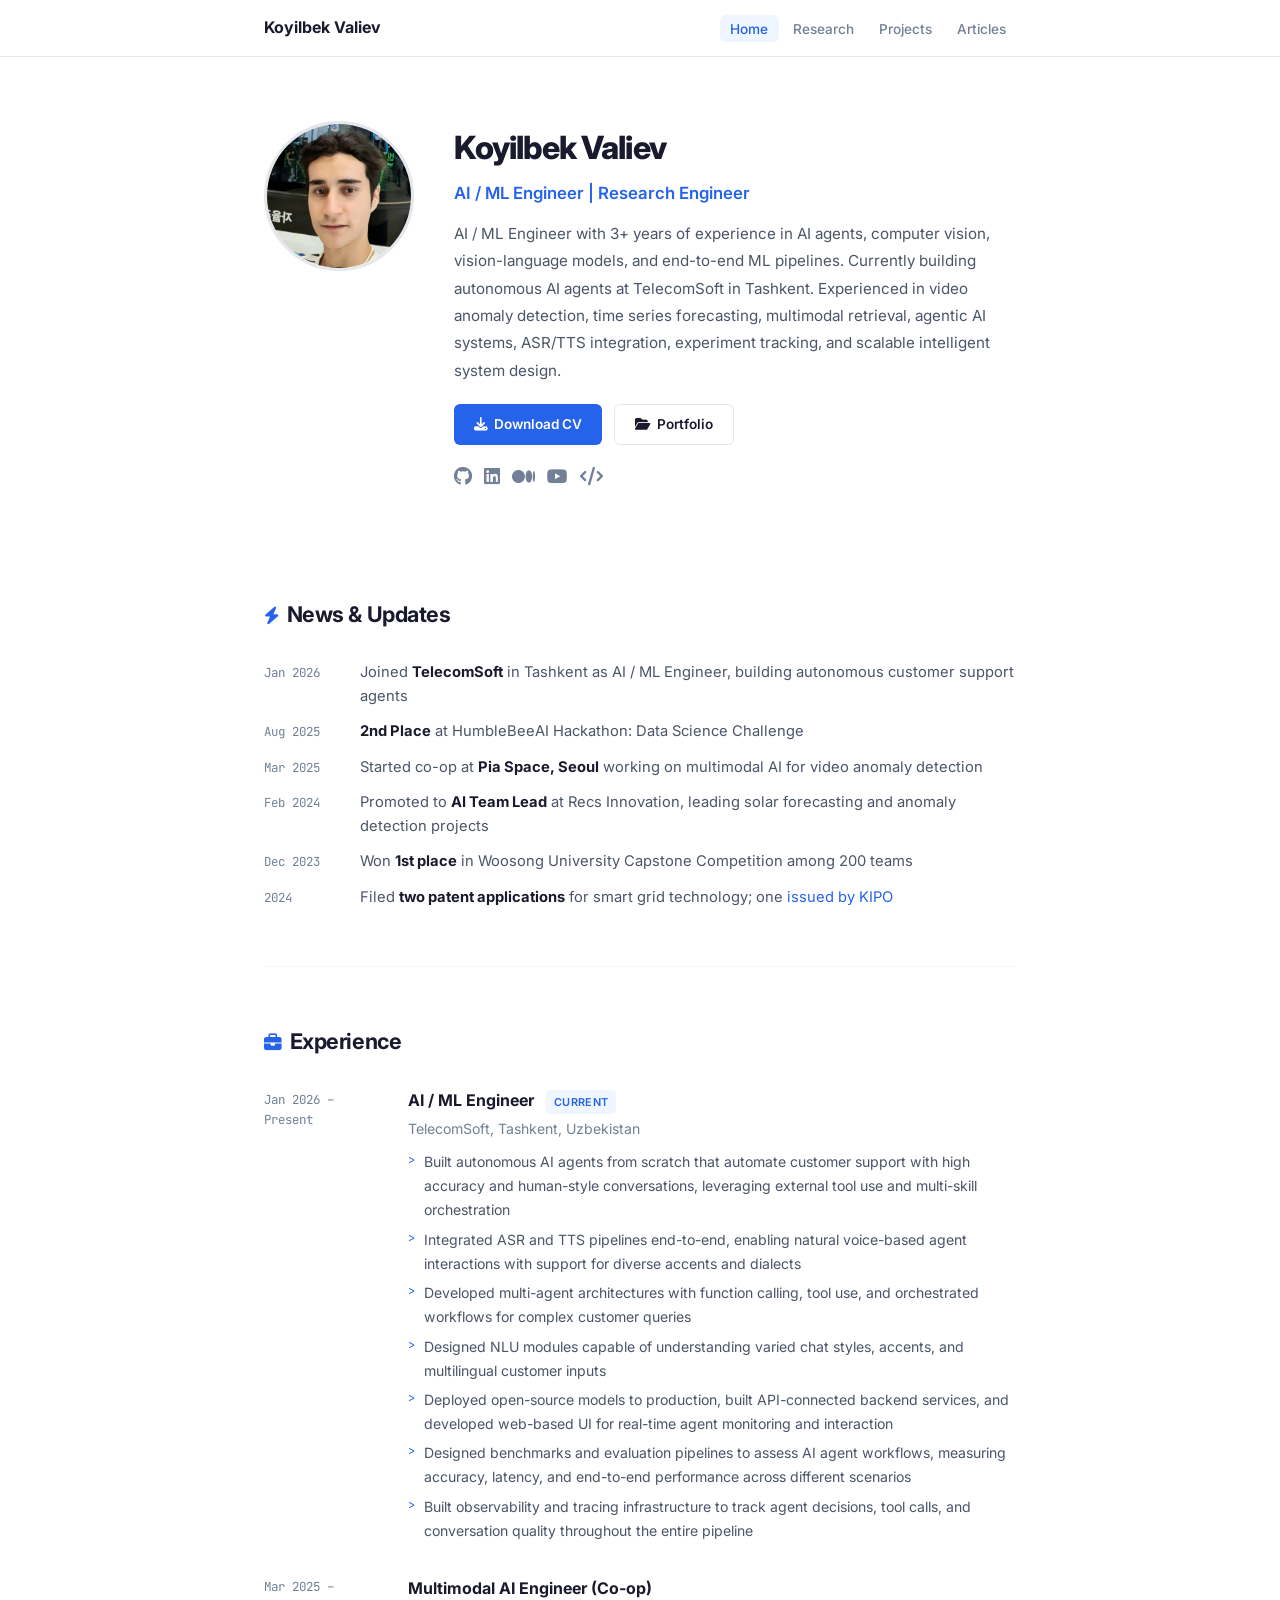
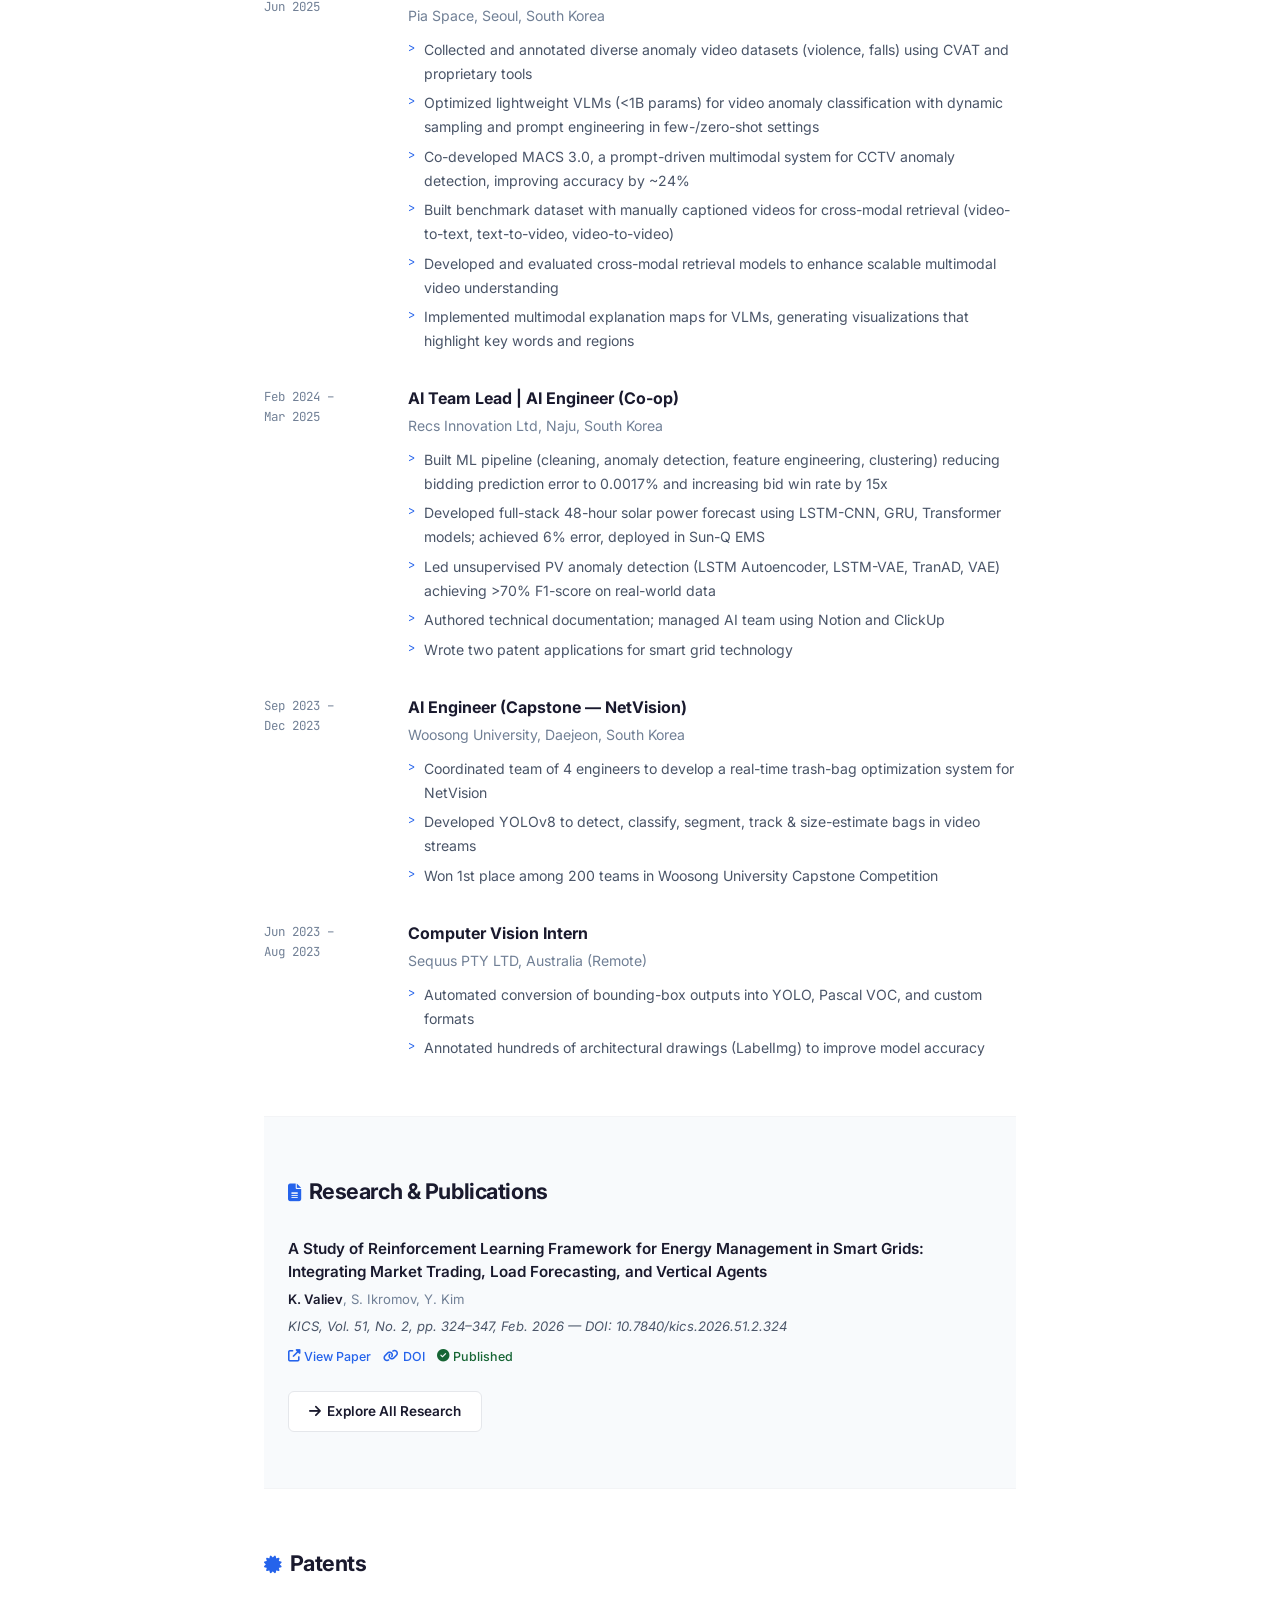
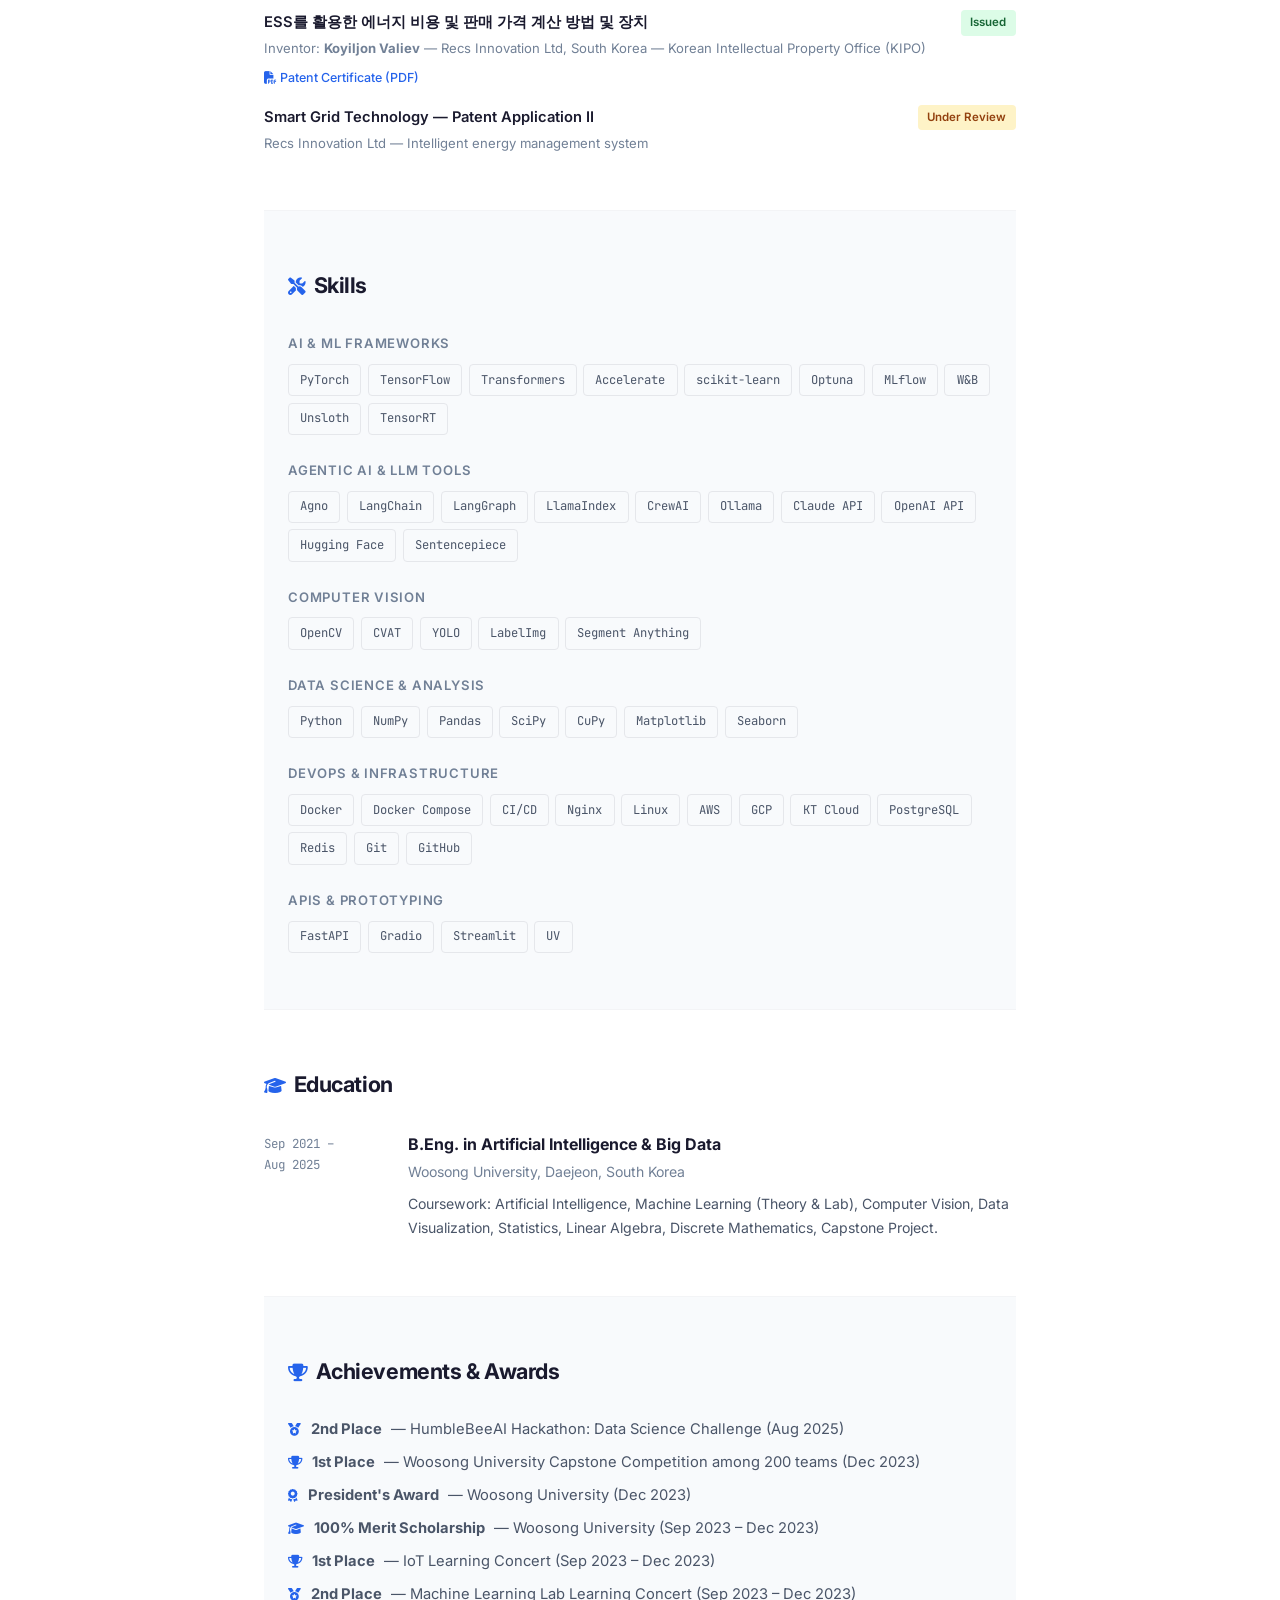
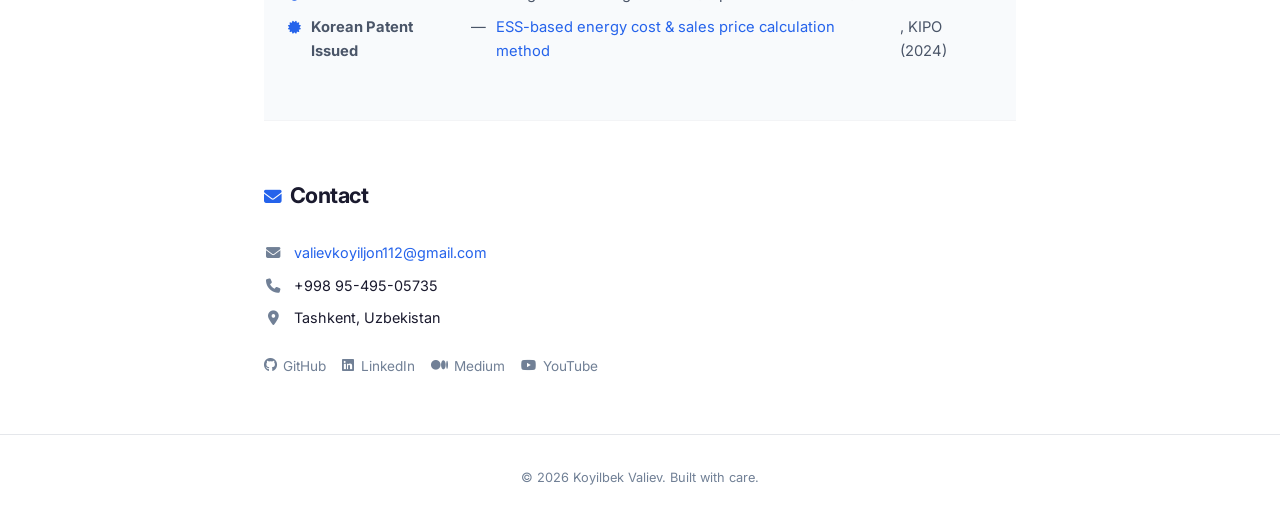
==== commit a3ed13c5: "Update contact phone number to +998 95-495-05735" ====
--- a/index.html
+++ b/index.html
@@ -724,7 +724,7 @@
                 </div>
                 <div class="contact-row">
                     <i class="fas fa-phone"></i>
-                    <span>+82-010-2253-3010</span>
+                    <span>+998 95-495-05735</span>
                 </div>
                 <div class="contact-row">
                     <i class="fas fa-map-marker-alt"></i>
